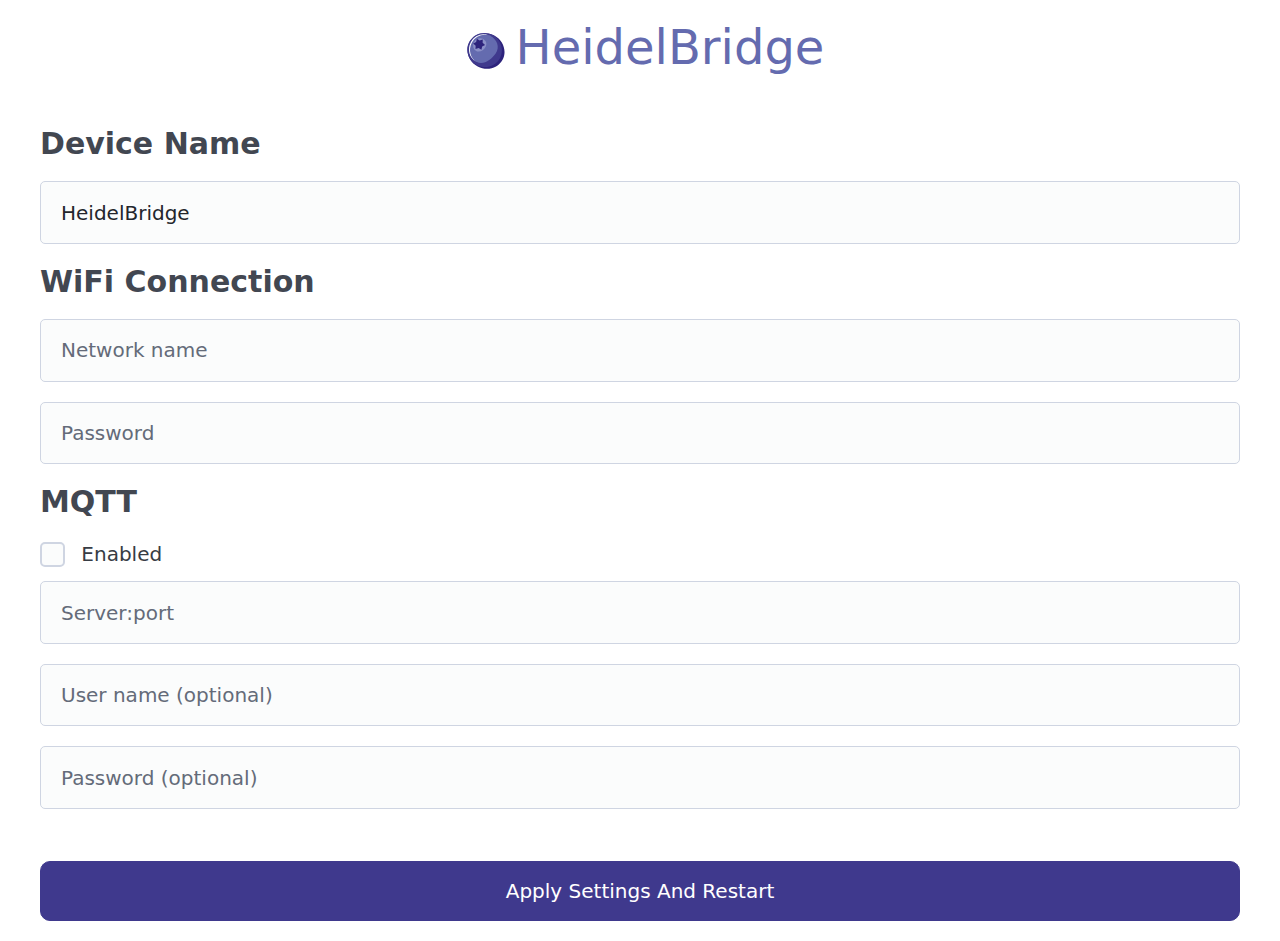
==== data/index.html @ 25bbe1cc "UI update" ====
<!doctype html>
<html lang="en">

<head>
    <meta charset="utf-8">
    <meta name="viewport" content="width=device-width, initial-scale=1">
    <meta name="color-scheme" content="light dark" />
    <link rel="stylesheet" href="css/pico.min.css">
    <link rel="stylesheet" href="css/pico.violet.min.css" />
    <link rel="stylesheet" href="css/heidelbridge.css" />
    <link rel="icon" type="image/png" sizes="32x32" href="img/favicon-32x32.png">
    <link rel="icon" type="image/png" sizes="16x16" href="img/favicon-16x16.png">
    <title>HeidelBridge</title>
</head>

<body>

    <div class="hb-banner">
        <img class="hb-banner-image" src="img/blueberry.svg" />
        <h1 class="hb-banner-headline">HeidelBridge</h1>
    </div>

    <main class="container">

        <h3>Device Name</h3>

        <input type="text" id="device-name" name="device-name" value="HeidelBridge" />


        <h3>WiFi Connection</h3>

        <input type="text" id="wifi-ssid" name="wifi-ssid" placeholder="Network name" />
        <input type="text" id="wifi-password" name="wifi-password" placeholder="Password" />


        <h3>MQTT</h3>

        <label for="mqtt-enabled" style="margin-bottom: 12px;">
            <input type="checkbox" id="mqtt-enabled" name="mqtt-enabled" />
            Enabled
        </label>

        <input type="text" id="mqtt-server" name="mqtt-server" placeholder="Server:port" />
        <input type="text" id="mqtt-user" name="mqtt-user" placeholder="User name (optional)" />
        <input type="text" id="mqtt-password" name="mqtt-password" placeholder="Password (optional)" />


        <button class="hb-block-button" onclick="writeSettings();">Apply Settings And Restart</button>

    </main>

    <script src="index.js"></script>
</body>

</html>
---- data/css/pico.min.css ----
@charset "UTF-8";/*!
 * Pico CSS ✨ v2.0.6 (https://picocss.com)
 * Copyright 2019-2024 - Licensed under MIT
 */:root{--pico-font-family-emoji:"Apple Color Emoji","Segoe UI Emoji","Segoe UI Symbol","Noto Color Emoji";--pico-font-family-sans-serif:system-ui,"Segoe UI",Roboto,Oxygen,Ubuntu,Cantarell,Helvetica,Arial,"Helvetica Neue",sans-serif,var(--pico-font-family-emoji);--pico-font-family-monospace:ui-monospace,SFMono-Regular,"SF Mono",Menlo,Consolas,"Liberation Mono",monospace,var(--pico-font-family-emoji);--pico-font-family:var(--pico-font-family-sans-serif);--pico-line-height:1.5;--pico-font-weight:400;--pico-font-size:100%;--pico-text-underline-offset:0.1rem;--pico-border-radius:0.25rem;--pico-border-width:0.0625rem;--pico-outline-width:0.125rem;--pico-transition:0.2s ease-in-out;--pico-spacing:1rem;--pico-typography-spacing-vertical:1rem;--pico-block-spacing-vertical:var(--pico-spacing);--pico-block-spacing-horizontal:var(--pico-spacing);--pico-grid-column-gap:var(--pico-spacing);--pico-grid-row-gap:var(--pico-spacing);--pico-form-element-spacing-vertical:0.75rem;--pico-form-element-spacing-horizontal:1rem;--pico-group-box-shadow:0 0 0 rgba(0, 0, 0, 0);--pico-group-box-shadow-focus-with-button:0 0 0 var(--pico-outline-width) var(--pico-primary-focus);--pico-group-box-shadow-focus-with-input:0 0 0 0.0625rem var(--pico-form-element-border-color);--pico-modal-overlay-backdrop-filter:blur(0.375rem);--pico-nav-element-spacing-vertical:1rem;--pico-nav-element-spacing-horizontal:0.5rem;--pico-nav-link-spacing-vertical:0.5rem;--pico-nav-link-spacing-horizontal:0.5rem;--pico-nav-breadcrumb-divider:">";--pico-icon-checkbox:url("data:image/svg+xml,%3Csvg xmlns='http://www.w3.org/2000/svg' width='24' height='24' viewBox='0 0 24 24' fill='none' stroke='rgb(255, 255, 255)' stroke-width='4' stroke-linecap='round' stroke-linejoin='round'%3E%3Cpolyline points='20 6 9 17 4 12'%3E%3C/polyline%3E%3C/svg%3E");--pico-icon-minus:url("data:image/svg+xml,%3Csvg xmlns='http://www.w3.org/2000/svg' width='24' height='24' viewBox='0 0 24 24' fill='none' stroke='rgb(255, 255, 255)' stroke-width='4' stroke-linecap='round' stroke-linejoin='round'%3E%3Cline x1='5' y1='12' x2='19' y2='12'%3E%3C/line%3E%3C/svg%3E");--pico-icon-chevron:url("data:image/svg+xml,%3Csvg xmlns='http://www.w3.org/2000/svg' width='24' height='24' viewBox='0 0 24 24' fill='none' stroke='rgb(136, 145, 164)' stroke-width='2' stroke-linecap='round' stroke-linejoin='round'%3E%3Cpolyline points='6 9 12 15 18 9'%3E%3C/polyline%3E%3C/svg%3E");--pico-icon-date:url("data:image/svg+xml,%3Csvg xmlns='http://www.w3.org/2000/svg' width='24' height='24' viewBox='0 0 24 24' fill='none' stroke='rgb(136, 145, 164)' stroke-width='2' stroke-linecap='round' stroke-linejoin='round'%3E%3Crect x='3' y='4' width='18' height='18' rx='2' ry='2'%3E%3C/rect%3E%3Cline x1='16' y1='2' x2='16' y2='6'%3E%3C/line%3E%3Cline x1='8' y1='2' x2='8' y2='6'%3E%3C/line%3E%3Cline x1='3' y1='10' x2='21' y2='10'%3E%3C/line%3E%3C/svg%3E");--pico-icon-time:url("data:image/svg+xml,%3Csvg xmlns='http://www.w3.org/2000/svg' width='24' height='24' viewBox='0 0 24 24' fill='none' stroke='rgb(136, 145, 164)' stroke-width='2' stroke-linecap='round' stroke-linejoin='round'%3E%3Ccircle cx='12' cy='12' r='10'%3E%3C/circle%3E%3Cpolyline points='12 6 12 12 16 14'%3E%3C/polyline%3E%3C/svg%3E");--pico-icon-search:url("data:image/svg+xml,%3Csvg xmlns='http://www.w3.org/2000/svg' width='24' height='24' viewBox='0 0 24 24' fill='none' stroke='rgb(136, 145, 164)' stroke-width='1.5' stroke-linecap='round' stroke-linejoin='round'%3E%3Ccircle cx='11' cy='11' r='8'%3E%3C/circle%3E%3Cline x1='21' y1='21' x2='16.65' y2='16.65'%3E%3C/line%3E%3C/svg%3E");--pico-icon-close:url("data:image/svg+xml,%3Csvg xmlns='http://www.w3.org/2000/svg' width='24' height='24' viewBox='0 0 24 24' fill='none' stroke='rgb(136, 145, 164)' stroke-width='3' stroke-linecap='round' stroke-linejoin='round'%3E%3Cline x1='18' y1='6' x2='6' y2='18'%3E%3C/line%3E%3Cline x1='6' y1='6' x2='18' y2='18'%3E%3C/line%3E%3C/svg%3E");--pico-icon-loading:url("data:image/svg+xml,%3Csvg fill='none' height='24' width='24' viewBox='0 0 24 24' xmlns='http://www.w3.org/2000/svg' %3E%3Cstyle%3E g %7B animation: rotate 2s linear infinite; transform-origin: center center; %7D circle %7B stroke-dasharray: 75,100; stroke-dashoffset: -5; animation: dash 1.5s ease-in-out infinite; stroke-linecap: round; %7D @keyframes rotate %7B 0%25 %7B transform: rotate(0deg); %7D 100%25 %7B transform: rotate(360deg); %7D %7D @keyframes dash %7B 0%25 %7B stroke-dasharray: 1,100; stroke-dashoffset: 0; %7D 50%25 %7B stroke-dasharray: 44.5,100; stroke-dashoffset: -17.5; %7D 100%25 %7B stroke-dasharray: 44.5,100; stroke-dashoffset: -62; %7D %7D %3C/style%3E%3Cg%3E%3Ccircle cx='12' cy='12' r='10' fill='none' stroke='rgb(136, 145, 164)' stroke-width='4' /%3E%3C/g%3E%3C/svg%3E")}@media (min-width:576px){:root{--pico-font-size:106.25%}}@media (min-width:768px){:root{--pico-font-size:112.5%}}@media (min-width:1024px){:root{--pico-font-size:118.75%}}@media (min-width:1280px){:root{--pico-font-size:125%}}@media (min-width:1536px){:root{--pico-font-size:131.25%}}a{--pico-text-decoration:underline}a.contrast,a.secondary{--pico-text-decoration:underline}small{--pico-font-size:0.875em}h1,h2,h3,h4,h5,h6{--pico-font-weight:700}h1{--pico-font-size:2rem;--pico-line-height:1.125;--pico-typography-spacing-top:3rem}h2{--pico-font-size:1.75rem;--pico-line-height:1.15;--pico-typography-spacing-top:2.625rem}h3{--pico-font-size:1.5rem;--pico-line-height:1.175;--pico-typography-spacing-top:2.25rem}h4{--pico-font-size:1.25rem;--pico-line-height:1.2;--pico-typography-spacing-top:1.874rem}h5{--pico-font-size:1.125rem;--pico-line-height:1.225;--pico-typography-spacing-top:1.6875rem}h6{--pico-font-size:1rem;--pico-line-height:1.25;--pico-typography-spacing-top:1.5rem}tfoot td,tfoot th,thead td,thead th{--pico-font-weight:600;--pico-border-width:0.1875rem}code,kbd,pre,samp{--pico-font-family:var(--pico-font-family-monospace)}kbd{--pico-font-weight:bolder}:where(select,textarea),input:not([type=submit],[type=button],[type=reset],[type=checkbox],[type=radio],[type=file]){--pico-outline-width:0.0625rem}[type=search]{--pico-border-radius:5rem}[type=checkbox],[type=radio]{--pico-border-width:0.125rem}[type=checkbox][role=switch]{--pico-border-width:0.1875rem}details.dropdown summary:not([role=button]){--pico-outline-width:0.0625rem}nav details.dropdown summary:focus-visible{--pico-outline-width:0.125rem}[role=search]{--pico-border-radius:5rem}[role=group]:has(button.secondary:focus,[type=submit].secondary:focus,[type=button].secondary:focus,[role=button].secondary:focus),[role=search]:has(button.secondary:focus,[type=submit].secondary:focus,[type=button].secondary:focus,[role=button].secondary:focus){--pico-group-box-shadow-focus-with-button:0 0 0 var(--pico-outline-width) var(--pico-secondary-focus)}[role=group]:has(button.contrast:focus,[type=submit].contrast:focus,[type=button].contrast:focus,[role=button].contrast:focus),[role=search]:has(button.contrast:focus,[type=submit].contrast:focus,[type=button].contrast:focus,[role=button].contrast:focus){--pico-group-box-shadow-focus-with-button:0 0 0 var(--pico-outline-width) var(--pico-contrast-focus)}[role=group] [role=button],[role=group] [type=button],[role=group] [type=submit],[role=group] button,[role=search] [role=button],[role=search] [type=button],[role=search] [type=submit],[role=search] button{--pico-form-element-spacing-horizontal:2rem}details summary[role=button]:not(.outline)::after{filter:brightness(0) invert(1)}[aria-busy=true]:not(input,select,textarea):is(button,[type=submit],[type=button],[type=reset],[role=button]):not(.outline)::before{filter:brightness(0) invert(1)}:root:not([data-theme=dark]),[data-theme=light]{--pico-background-color:#fff;--pico-color:#373c44;--pico-text-selection-color:rgba(2, 154, 232, 0.25);--pico-muted-color:#646b79;--pico-muted-border-color:#e7eaf0;--pico-primary:#0172ad;--pico-primary-background:#0172ad;--pico-primary-border:var(--pico-primary-background);--pico-primary-underline:rgba(1, 114, 173, 0.5);--pico-primary-hover:#015887;--pico-primary-hover-background:#02659a;--pico-primary-hover-border:var(--pico-primary-hover-background);--pico-primary-hover-underline:var(--pico-primary-hover);--pico-primary-focus:rgba(2, 154, 232, 0.5);--pico-primary-inverse:#fff;--pico-secondary:#5d6b89;--pico-secondary-background:#525f7a;--pico-secondary-border:var(--pico-secondary-background);--pico-secondary-underline:rgba(93, 107, 137, 0.5);--pico-secondary-hover:#48536b;--pico-secondary-hover-background:#48536b;--pico-secondary-hover-border:var(--pico-secondary-hover-background);--pico-secondary-hover-underline:var(--pico-secondary-hover);--pico-secondary-focus:rgba(93, 107, 137, 0.25);--pico-secondary-inverse:#fff;--pico-contrast:#181c25;--pico-contrast-background:#181c25;--pico-contrast-border:var(--pico-contrast-background);--pico-contrast-underline:rgba(24, 28, 37, 0.5);--pico-contrast-hover:#000;--pico-contrast-hover-background:#000;--pico-contrast-hover-border:var(--pico-contrast-hover-background);--pico-contrast-hover-underline:var(--pico-secondary-hover);--pico-contrast-focus:rgba(93, 107, 137, 0.25);--pico-contrast-inverse:#fff;--pico-box-shadow:0.0145rem 0.029rem 0.174rem rgba(129, 145, 181, 0.01698),0.0335rem 0.067rem 0.402rem rgba(129, 145, 181, 0.024),0.0625rem 0.125rem 0.75rem rgba(129, 145, 181, 0.03),0.1125rem 0.225rem 1.35rem rgba(129, 145, 181, 0.036),0.2085rem 0.417rem 2.502rem rgba(129, 145, 181, 0.04302),0.5rem 1rem 6rem rgba(129, 145, 181, 0.06),0 0 0 0.0625rem rgba(129, 145, 181, 0.015);--pico-h1-color:#2d3138;--pico-h2-color:#373c44;--pico-h3-color:#424751;--pico-h4-color:#4d535e;--pico-h5-color:#5c6370;--pico-h6-color:#646b79;--pico-mark-background-color:#fde7c0;--pico-mark-color:#0f1114;--pico-ins-color:#1d6a54;--pico-del-color:#883935;--pico-blockquote-border-color:var(--pico-muted-border-color);--pico-blockquote-footer-color:var(--pico-muted-color);--pico-button-box-shadow:0 0 0 rgba(0, 0, 0, 0);--pico-button-hover-box-shadow:0 0 0 rgba(0, 0, 0, 0);--pico-table-border-color:var(--pico-muted-border-color);--pico-table-row-stripped-background-color:rgba(111, 120, 135, 0.0375);--pico-code-background-color:#f3f5f7;--pico-code-color:#646b79;--pico-code-kbd-background-color:var(--pico-color);--pico-code-kbd-color:var(--pico-background-color);--pico-form-element-background-color:#fbfcfc;--pico-form-element-selected-background-color:#dfe3eb;--pico-form-element-border-color:#cfd5e2;--pico-form-element-color:#23262c;--pico-form-element-placeholder-color:var(--pico-muted-color);--pico-form-element-active-background-color:#fff;--pico-form-element-active-border-color:var(--pico-primary-border);--pico-form-element-focus-color:var(--pico-primary-border);--pico-form-element-disabled-opacity:0.5;--pico-form-element-invalid-border-color:#b86a6b;--pico-form-element-invalid-active-border-color:#c84f48;--pico-form-element-invalid-focus-color:var(--pico-form-element-invalid-active-border-color);--pico-form-element-valid-border-color:#4c9b8a;--pico-form-element-valid-active-border-color:#279977;--pico-form-element-valid-focus-color:var(--pico-form-element-valid-active-border-color);--pico-switch-background-color:#bfc7d9;--pico-switch-checked-background-color:var(--pico-primary-background);--pico-switch-color:#fff;--pico-switch-thumb-box-shadow:0 0 0 rgba(0, 0, 0, 0);--pico-range-border-color:#dfe3eb;--pico-range-active-border-color:#bfc7d9;--pico-range-thumb-border-color:var(--pico-background-color);--pico-range-thumb-color:var(--pico-secondary-background);--pico-range-thumb-active-color:var(--pico-primary-background);--pico-accordion-border-color:var(--pico-muted-border-color);--pico-accordion-active-summary-color:var(--pico-primary-hover);--pico-accordion-close-summary-color:var(--pico-color);--pico-accordion-open-summary-color:var(--pico-muted-color);--pico-card-background-color:var(--pico-background-color);--pico-card-border-color:var(--pico-muted-border-color);--pico-card-box-shadow:var(--pico-box-shadow);--pico-card-sectioning-background-color:#fbfcfc;--pico-dropdown-background-color:#fff;--pico-dropdown-border-color:#eff1f4;--pico-dropdown-box-shadow:var(--pico-box-shadow);--pico-dropdown-color:var(--pico-color);--pico-dropdown-hover-background-color:#eff1f4;--pico-loading-spinner-opacity:0.5;--pico-modal-overlay-background-color:rgba(232, 234, 237, 0.75);--pico-progress-background-color:#dfe3eb;--pico-progress-color:var(--pico-primary-background);--pico-tooltip-background-color:var(--pico-contrast-background);--pico-tooltip-color:var(--pico-contrast-inverse);--pico-icon-valid:url("data:image/svg+xml,%3Csvg xmlns='http://www.w3.org/2000/svg' width='24' height='24' viewBox='0 0 24 24' fill='none' stroke='rgb(76, 155, 138)' stroke-width='2' stroke-linecap='round' stroke-linejoin='round'%3E%3Cpolyline points='20 6 9 17 4 12'%3E%3C/polyline%3E%3C/svg%3E");--pico-icon-invalid:url("data:image/svg+xml,%3Csvg xmlns='http://www.w3.org/2000/svg' width='24' height='24' viewBox='0 0 24 24' fill='none' stroke='rgb(200, 79, 72)' stroke-width='2' stroke-linecap='round' stroke-linejoin='round'%3E%3Ccircle cx='12' cy='12' r='10'%3E%3C/circle%3E%3Cline x1='12' y1='8' x2='12' y2='12'%3E%3C/line%3E%3Cline x1='12' y1='16' x2='12.01' y2='16'%3E%3C/line%3E%3C/svg%3E");color-scheme:light}:root:not([data-theme=dark]) input:is([type=submit],[type=button],[type=reset],[type=checkbox],[type=radio],[type=file]),[data-theme=light] input:is([type=submit],[type=button],[type=reset],[type=checkbox],[type=radio],[type=file]){--pico-form-element-focus-color:var(--pico-primary-focus)}@media only screen and (prefers-color-scheme:dark){:root:not([data-theme]){--pico-background-color:#13171f;--pico-color:#c2c7d0;--pico-text-selection-color:rgba(1, 170, 255, 0.1875);--pico-muted-color:#7b8495;--pico-muted-border-color:#202632;--pico-primary:#01aaff;--pico-primary-background:#0172ad;--pico-primary-border:var(--pico-primary-background);--pico-primary-underline:rgba(1, 170, 255, 0.5);--pico-primary-hover:#79c0ff;--pico-primary-hover-background:#017fc0;--pico-primary-hover-border:var(--pico-primary-hover-background);--pico-primary-hover-underline:var(--pico-primary-hover);--pico-primary-focus:rgba(1, 170, 255, 0.375);--pico-primary-inverse:#fff;--pico-secondary:#969eaf;--pico-secondary-background:#525f7a;--pico-secondary-border:var(--pico-secondary-background);--pico-secondary-underline:rgba(150, 158, 175, 0.5);--pico-secondary-hover:#b3b9c5;--pico-secondary-hover-background:#5d6b89;--pico-secondary-hover-border:var(--pico-secondary-hover-background);--pico-secondary-hover-underline:var(--pico-secondary-hover);--pico-secondary-focus:rgba(144, 158, 190, 0.25);--pico-secondary-inverse:#fff;--pico-contrast:#dfe3eb;--pico-contrast-background:#eff1f4;--pico-contrast-border:var(--pico-contrast-background);--pico-contrast-underline:rgba(223, 227, 235, 0.5);--pico-contrast-hover:#fff;--pico-contrast-hover-background:#fff;--pico-contrast-hover-border:var(--pico-contrast-hover-background);--pico-contrast-hover-underline:var(--pico-contrast-hover);--pico-contrast-focus:rgba(207, 213, 226, 0.25);--pico-contrast-inverse:#000;--pico-box-shadow:0.0145rem 0.029rem 0.174rem rgba(7, 9, 12, 0.01698),0.0335rem 0.067rem 0.402rem rgba(7, 9, 12, 0.024),0.0625rem 0.125rem 0.75rem rgba(7, 9, 12, 0.03),0.1125rem 0.225rem 1.35rem rgba(7, 9, 12, 0.036),0.2085rem 0.417rem 2.502rem rgba(7, 9, 12, 0.04302),0.5rem 1rem 6rem rgba(7, 9, 12, 0.06),0 0 0 0.0625rem rgba(7, 9, 12, 0.015);--pico-h1-color:#f0f1f3;--pico-h2-color:#e0e3e7;--pico-h3-color:#c2c7d0;--pico-h4-color:#b3b9c5;--pico-h5-color:#a4acba;--pico-h6-color:#8891a4;--pico-mark-background-color:#014063;--pico-mark-color:#fff;--pico-ins-color:#62af9a;--pico-del-color:#ce7e7b;--pico-blockquote-border-color:var(--pico-muted-border-color);--pico-blockquote-footer-color:var(--pico-muted-color);--pico-button-box-shadow:0 0 0 rgba(0, 0, 0, 0);--pico-button-hover-box-shadow:0 0 0 rgba(0, 0, 0, 0);--pico-table-border-color:var(--pico-muted-border-color);--pico-table-row-stripped-background-color:rgba(111, 120, 135, 0.0375);--pico-code-background-color:#1a1f28;--pico-code-color:#8891a4;--pico-code-kbd-background-color:var(--pico-color);--pico-code-kbd-color:var(--pico-background-color);--pico-form-element-background-color:#1c212c;--pico-form-element-selected-background-color:#2a3140;--pico-form-element-border-color:#2a3140;--pico-form-element-color:#e0e3e7;--pico-form-element-placeholder-color:#8891a4;--pico-form-element-active-background-color:#1a1f28;--pico-form-element-active-border-color:var(--pico-primary-border);--pico-form-element-focus-color:var(--pico-primary-border);--pico-form-element-disabled-opacity:0.5;--pico-form-element-invalid-border-color:#964a50;--pico-form-element-invalid-active-border-color:#b7403b;--pico-form-element-invalid-focus-color:var(--pico-form-element-invalid-active-border-color);--pico-form-element-valid-border-color:#2a7b6f;--pico-form-element-valid-active-border-color:#16896a;--pico-form-element-valid-focus-color:var(--pico-form-element-valid-active-border-color);--pico-switch-background-color:#333c4e;--pico-switch-checked-background-color:var(--pico-primary-background);--pico-switch-color:#fff;--pico-switch-thumb-box-shadow:0 0 0 rgba(0, 0, 0, 0);--pico-range-border-color:#202632;--pico-range-active-border-color:#2a3140;--pico-range-thumb-border-color:var(--pico-background-color);--pico-range-thumb-color:var(--pico-secondary-background);--pico-range-thumb-active-color:var(--pico-primary-background);--pico-accordion-border-color:var(--pico-muted-border-color);--pico-accordion-active-summary-color:var(--pico-primary-hover);--pico-accordion-close-summary-color:var(--pico-color);--pico-accordion-open-summary-color:var(--pico-muted-color);--pico-card-background-color:#181c25;--pico-card-border-color:var(--pico-card-background-color);--pico-card-box-shadow:var(--pico-box-shadow);--pico-card-sectioning-background-color:#1a1f28;--pico-dropdown-background-color:#181c25;--pico-dropdown-border-color:#202632;--pico-dropdown-box-shadow:var(--pico-box-shadow);--pico-dropdown-color:var(--pico-color);--pico-dropdown-hover-background-color:#202632;--pico-loading-spinner-opacity:0.5;--pico-modal-overlay-background-color:rgba(8, 9, 10, 0.75);--pico-progress-background-color:#202632;--pico-progress-color:var(--pico-primary-background);--pico-tooltip-background-color:var(--pico-contrast-background);--pico-tooltip-color:var(--pico-contrast-inverse);--pico-icon-valid:url("data:image/svg+xml,%3Csvg xmlns='http://www.w3.org/2000/svg' width='24' height='24' viewBox='0 0 24 24' fill='none' stroke='rgb(42, 123, 111)' stroke-width='2' stroke-linecap='round' stroke-linejoin='round'%3E%3Cpolyline points='20 6 9 17 4 12'%3E%3C/polyline%3E%3C/svg%3E");--pico-icon-invalid:url("data:image/svg+xml,%3Csvg xmlns='http://www.w3.org/2000/svg' width='24' height='24' viewBox='0 0 24 24' fill='none' stroke='rgb(150, 74, 80)' stroke-width='2' stroke-linecap='round' stroke-linejoin='round'%3E%3Ccircle cx='12' cy='12' r='10'%3E%3C/circle%3E%3Cline x1='12' y1='8' x2='12' y2='12'%3E%3C/line%3E%3Cline x1='12' y1='16' x2='12.01' y2='16'%3E%3C/line%3E%3C/svg%3E");color-scheme:dark}:root:not([data-theme]) input:is([type=submit],[type=button],[type=reset],[type=checkbox],[type=radio],[type=file]){--pico-form-element-focus-color:var(--pico-primary-focus)}:root:not([data-theme]) details summary[role=button].contrast:not(.outline)::after{filter:brightness(0)}:root:not([data-theme]) [aria-busy=true]:not(input,select,textarea).contrast:is(button,[type=submit],[type=button],[type=reset],[role=button]):not(.outline)::before{filter:brightness(0)}}[data-theme=dark]{--pico-background-color:#13171f;--pico-color:#c2c7d0;--pico-text-selection-color:rgba(1, 170, 255, 0.1875);--pico-muted-color:#7b8495;--pico-muted-border-color:#202632;--pico-primary:#01aaff;--pico-primary-background:#0172ad;--pico-primary-border:var(--pico-primary-background);--pico-primary-underline:rgba(1, 170, 255, 0.5);--pico-primary-hover:#79c0ff;--pico-primary-hover-background:#017fc0;--pico-primary-hover-border:var(--pico-primary-hover-background);--pico-primary-hover-underline:var(--pico-primary-hover);--pico-primary-focus:rgba(1, 170, 255, 0.375);--pico-primary-inverse:#fff;--pico-secondary:#969eaf;--pico-secondary-background:#525f7a;--pico-secondary-border:var(--pico-secondary-background);--pico-secondary-underline:rgba(150, 158, 175, 0.5);--pico-secondary-hover:#b3b9c5;--pico-secondary-hover-background:#5d6b89;--pico-secondary-hover-border:var(--pico-secondary-hover-background);--pico-secondary-hover-underline:var(--pico-secondary-hover);--pico-secondary-focus:rgba(144, 158, 190, 0.25);--pico-secondary-inverse:#fff;--pico-contrast:#dfe3eb;--pico-contrast-background:#eff1f4;--pico-contrast-border:var(--pico-contrast-background);--pico-contrast-underline:rgba(223, 227, 235, 0.5);--pico-contrast-hover:#fff;--pico-contrast-hover-background:#fff;--pico-contrast-hover-border:var(--pico-contrast-hover-background);--pico-contrast-hover-underline:var(--pico-contrast-hover);--pico-contrast-focus:rgba(207, 213, 226, 0.25);--pico-contrast-inverse:#000;--pico-box-shadow:0.0145rem 0.029rem 0.174rem rgba(7, 9, 12, 0.01698),0.0335rem 0.067rem 0.402rem rgba(7, 9, 12, 0.024),0.0625rem 0.125rem 0.75rem rgba(7, 9, 12, 0.03),0.1125rem 0.225rem 1.35rem rgba(7, 9, 12, 0.036),0.2085rem 0.417rem 2.502rem rgba(7, 9, 12, 0.04302),0.5rem 1rem 6rem rgba(7, 9, 12, 0.06),0 0 0 0.0625rem rgba(7, 9, 12, 0.015);--pico-h1-color:#f0f1f3;--pico-h2-color:#e0e3e7;--pico-h3-color:#c2c7d0;--pico-h4-color:#b3b9c5;--pico-h5-color:#a4acba;--pico-h6-color:#8891a4;--pico-mark-background-color:#014063;--pico-mark-color:#fff;--pico-ins-color:#62af9a;--pico-del-color:#ce7e7b;--pico-blockquote-border-color:var(--pico-muted-border-color);--pico-blockquote-footer-color:var(--pico-muted-color);--pico-button-box-shadow:0 0 0 rgba(0, 0, 0, 0);--pico-button-hover-box-shadow:0 0 0 rgba(0, 0, 0, 0);--pico-table-border-color:var(--pico-muted-border-color);--pico-table-row-stripped-background-color:rgba(111, 120, 135, 0.0375);--pico-code-background-color:#1a1f28;--pico-code-color:#8891a4;--pico-code-kbd-background-color:var(--pico-color);--pico-code-kbd-color:var(--pico-background-color);--pico-form-element-background-color:#1c212c;--pico-form-element-selected-background-color:#2a3140;--pico-form-element-border-color:#2a3140;--pico-form-element-color:#e0e3e7;--pico-form-element-placeholder-color:#8891a4;--pico-form-element-active-background-color:#1a1f28;--pico-form-element-active-border-color:var(--pico-primary-border);--pico-form-element-focus-color:var(--pico-primary-border);--pico-form-element-disabled-opacity:0.5;--pico-form-element-invalid-border-color:#964a50;--pico-form-element-invalid-active-border-color:#b7403b;--pico-form-element-invalid-focus-color:var(--pico-form-element-invalid-active-border-color);--pico-form-element-valid-border-color:#2a7b6f;--pico-form-element-valid-active-border-color:#16896a;--pico-form-element-valid-focus-color:var(--pico-form-element-valid-active-border-color);--pico-switch-background-color:#333c4e;--pico-switch-checked-background-color:var(--pico-primary-background);--pico-switch-color:#fff;--pico-switch-thumb-box-shadow:0 0 0 rgba(0, 0, 0, 0);--pico-range-border-color:#202632;--pico-range-active-border-color:#2a3140;--pico-range-thumb-border-color:var(--pico-background-color);--pico-range-thumb-color:var(--pico-secondary-background);--pico-range-thumb-active-color:var(--pico-primary-background);--pico-accordion-border-color:var(--pico-muted-border-color);--pico-accordion-active-summary-color:var(--pico-primary-hover);--pico-accordion-close-summary-color:var(--pico-color);--pico-accordion-open-summary-color:var(--pico-muted-color);--pico-card-background-color:#181c25;--pico-card-border-color:var(--pico-card-background-color);--pico-card-box-shadow:var(--pico-box-shadow);--pico-card-sectioning-background-color:#1a1f28;--pico-dropdown-background-color:#181c25;--pico-dropdown-border-color:#202632;--pico-dropdown-box-shadow:var(--pico-box-shadow);--pico-dropdown-color:var(--pico-color);--pico-dropdown-hover-background-color:#202632;--pico-loading-spinner-opacity:0.5;--pico-modal-overlay-background-color:rgba(8, 9, 10, 0.75);--pico-progress-background-color:#202632;--pico-progress-color:var(--pico-primary-background);--pico-tooltip-background-color:var(--pico-contrast-background);--pico-tooltip-color:var(--pico-contrast-inverse);--pico-icon-valid:url("data:image/svg+xml,%3Csvg xmlns='http://www.w3.org/2000/svg' width='24' height='24' viewBox='0 0 24 24' fill='none' stroke='rgb(42, 123, 111)' stroke-width='2' stroke-linecap='round' stroke-linejoin='round'%3E%3Cpolyline points='20 6 9 17 4 12'%3E%3C/polyline%3E%3C/svg%3E");--pico-icon-invalid:url("data:image/svg+xml,%3Csvg xmlns='http://www.w3.org/2000/svg' width='24' height='24' viewBox='0 0 24 24' fill='none' stroke='rgb(150, 74, 80)' stroke-width='2' stroke-linecap='round' stroke-linejoin='round'%3E%3Ccircle cx='12' cy='12' r='10'%3E%3C/circle%3E%3Cline x1='12' y1='8' x2='12' y2='12'%3E%3C/line%3E%3Cline x1='12' y1='16' x2='12.01' y2='16'%3E%3C/line%3E%3C/svg%3E");color-scheme:dark}[data-theme=dark] input:is([type=submit],[type=button],[type=reset],[type=checkbox],[type=radio],[type=file]){--pico-form-element-focus-color:var(--pico-primary-focus)}[data-theme=dark] details summary[role=button].contrast:not(.outline)::after{filter:brightness(0)}[data-theme=dark] [aria-busy=true]:not(input,select,textarea).contrast:is(button,[type=submit],[type=button],[type=reset],[role=button]):not(.outline)::before{filter:brightness(0)}[type=checkbox],[type=radio],[type=range],progress{accent-color:var(--pico-primary)}*,::after,::before{box-sizing:border-box;background-repeat:no-repeat}::after,::before{text-decoration:inherit;vertical-align:inherit}:where(:root){-webkit-tap-highlight-color:transparent;-webkit-text-size-adjust:100%;-moz-text-size-adjust:100%;text-size-adjust:100%;background-color:var(--pico-background-color);color:var(--pico-color);font-weight:var(--pico-font-weight);font-size:var(--pico-font-size);line-height:var(--pico-line-height);font-family:var(--pico-font-family);text-underline-offset:var(--pico-text-underline-offset);text-rendering:optimizeLegibility;overflow-wrap:break-word;-moz-tab-size:4;-o-tab-size:4;tab-size:4}body{width:100%;margin:0}main{display:block}body>footer,body>header,body>main{padding-block:var(--pico-block-spacing-vertical)}section{margin-bottom:var(--pico-block-spacing-vertical)}.container,.container-fluid{width:100%;margin-right:auto;margin-left:auto;padding-right:var(--pico-spacing);padding-left:var(--pico-spacing)}@media (min-width:576px){.container{max-width:510px;padding-right:0;padding-left:0}}@media (min-width:768px){.container{max-width:700px}}@media (min-width:1024px){.container{max-width:950px}}@media (min-width:1280px){.container{max-width:1200px}}@media (min-width:1536px){.container{max-width:1450px}}.grid{grid-column-gap:var(--pico-grid-column-gap);grid-row-gap:var(--pico-grid-row-gap);display:grid;grid-template-columns:1fr}@media (min-width:768px){.grid{grid-template-columns:repeat(auto-fit,minmax(0%,1fr))}}.grid>*{min-width:0}.overflow-auto{overflow:auto}b,strong{font-weight:bolder}sub,sup{position:relative;font-size:.75em;line-height:0;vertical-align:baseline}sub{bottom:-.25em}sup{top:-.5em}address,blockquote,dl,ol,p,pre,table,ul{margin-top:0;margin-bottom:var(--pico-typography-spacing-vertical);color:var(--pico-color);font-style:normal;font-weight:var(--pico-font-weight)}h1,h2,h3,h4,h5,h6{margin-top:0;margin-bottom:var(--pico-typography-spacing-vertical);color:var(--pico-color);font-weight:var(--pico-font-weight);font-size:var(--pico-font-size);line-height:var(--pico-line-height);font-family:var(--pico-font-family)}h1{--pico-color:var(--pico-h1-color)}h2{--pico-color:var(--pico-h2-color)}h3{--pico-color:var(--pico-h3-color)}h4{--pico-color:var(--pico-h4-color)}h5{--pico-color:var(--pico-h5-color)}h6{--pico-color:var(--pico-h6-color)}:where(article,address,blockquote,dl,figure,form,ol,p,pre,table,ul)~:is(h1,h2,h3,h4,h5,h6){margin-top:var(--pico-typography-spacing-top)}p{margin-bottom:var(--pico-typography-spacing-vertical)}hgroup{margin-bottom:var(--pico-typography-spacing-vertical)}hgroup>*{margin-top:0;margin-bottom:0}hgroup>:not(:first-child):last-child{--pico-color:var(--pico-muted-color);--pico-font-weight:unset;font-size:1rem}:where(ol,ul) li{margin-bottom:calc(var(--pico-typography-spacing-vertical) * .25)}:where(dl,ol,ul) :where(dl,ol,ul){margin:0;margin-top:calc(var(--pico-typography-spacing-vertical) * .25)}ul li{list-style:square}mark{padding:.125rem .25rem;background-color:var(--pico-mark-background-color);color:var(--pico-mark-color);vertical-align:baseline}blockquote{display:block;margin:var(--pico-typography-spacing-vertical) 0;padding:var(--pico-spacing);border-right:none;border-left:.25rem solid var(--pico-blockquote-border-color);border-inline-start:0.25rem solid var(--pico-blockquote-border-color);border-inline-end:none}blockquote footer{margin-top:calc(var(--pico-typography-spacing-vertical) * .5);color:var(--pico-blockquote-footer-color)}abbr[title]{border-bottom:1px dotted;text-decoration:none;cursor:help}ins{color:var(--pico-ins-color);text-decoration:none}del{color:var(--pico-del-color)}::-moz-selection{background-color:var(--pico-text-selection-color)}::selection{background-color:var(--pico-text-selection-color)}:where(a:not([role=button])),[role=link]{--pico-color:var(--pico-primary);--pico-background-color:transparent;--pico-underline:var(--pico-primary-underline);outline:0;background-color:var(--pico-background-color);color:var(--pico-color);-webkit-text-decoration:var(--pico-text-decoration);text-decoration:var(--pico-text-decoration);text-decoration-color:var(--pico-underline);text-underline-offset:0.125em;transition:background-color var(--pico-transition),color var(--pico-transition),box-shadow var(--pico-transition),-webkit-text-decoration var(--pico-transition);transition:background-color var(--pico-transition),color var(--pico-transition),text-decoration var(--pico-transition),box-shadow var(--pico-transition);transition:background-color var(--pico-transition),color var(--pico-transition),text-decoration var(--pico-transition),box-shadow var(--pico-transition),-webkit-text-decoration var(--pico-transition)}:where(a:not([role=button])):is([aria-current]:not([aria-current=false]),:hover,:active,:focus),[role=link]:is([aria-current]:not([aria-current=false]),:hover,:active,:focus){--pico-color:var(--pico-primary-hover);--pico-underline:var(--pico-primary-hover-underline);--pico-text-decoration:underline}:where(a:not([role=button])):focus-visible,[role=link]:focus-visible{box-shadow:0 0 0 var(--pico-outline-width) var(--pico-primary-focus)}:where(a:not([role=button])).secondary,[role=link].secondary{--pico-color:var(--pico-secondary);--pico-underline:var(--pico-secondary-underline)}:where(a:not([role=button])).secondary:is([aria-current]:not([aria-current=false]),:hover,:active,:focus),[role=link].secondary:is([aria-current]:not([aria-current=false]),:hover,:active,:focus){--pico-color:var(--pico-secondary-hover);--pico-underline:var(--pico-secondary-hover-underline)}:where(a:not([role=button])).contrast,[role=link].contrast{--pico-color:var(--pico-contrast);--pico-underline:var(--pico-contrast-underline)}:where(a:not([role=button])).contrast:is([aria-current]:not([aria-current=false]),:hover,:active,:focus),[role=link].contrast:is([aria-current]:not([aria-current=false]),:hover,:active,:focus){--pico-color:var(--pico-contrast-hover);--pico-underline:var(--pico-contrast-hover-underline)}a[role=button]{display:inline-block}button{margin:0;overflow:visible;font-family:inherit;text-transform:none}[type=button],[type=reset],[type=submit],button{-webkit-appearance:button}[role=button],[type=button],[type=file]::file-selector-button,[type=reset],[type=submit],button{--pico-background-color:var(--pico-primary-background);--pico-border-color:var(--pico-primary-border);--pico-color:var(--pico-primary-inverse);--pico-box-shadow:var(--pico-button-box-shadow, 0 0 0 rgba(0, 0, 0, 0));padding:var(--pico-form-element-spacing-vertical) var(--pico-form-element-spacing-horizontal);border:var(--pico-border-width) solid var(--pico-border-color);border-radius:var(--pico-border-radius);outline:0;background-color:var(--pico-background-color);box-shadow:var(--pico-box-shadow);color:var(--pico-color);font-weight:var(--pico-font-weight);font-size:1rem;line-height:var(--pico-line-height);text-align:center;text-decoration:none;cursor:pointer;-webkit-user-select:none;-moz-user-select:none;user-select:none;transition:background-color var(--pico-transition),border-color var(--pico-transition),color var(--pico-transition),box-shadow var(--pico-transition)}[role=button]:is(:hover,:active,:focus),[role=button]:is([aria-current]:not([aria-current=false])),[type=button]:is(:hover,:active,:focus),[type=button]:is([aria-current]:not([aria-current=false])),[type=file]::file-selector-button:is(:hover,:active,:focus),[type=file]::file-selector-button:is([aria-current]:not([aria-current=false])),[type=reset]:is(:hover,:active,:focus),[type=reset]:is([aria-current]:not([aria-current=false])),[type=submit]:is(:hover,:active,:focus),[type=submit]:is([aria-current]:not([aria-current=false])),button:is(:hover,:active,:focus),button:is([aria-current]:not([aria-current=false])){--pico-background-color:var(--pico-primary-hover-background);--pico-border-color:var(--pico-primary-hover-border);--pico-box-shadow:var(--pico-button-hover-box-shadow, 0 0 0 rgba(0, 0, 0, 0));--pico-color:var(--pico-primary-inverse)}[role=button]:focus,[role=button]:is([aria-current]:not([aria-current=false])):focus,[type=button]:focus,[type=button]:is([aria-current]:not([aria-current=false])):focus,[type=file]::file-selector-button:focus,[type=file]::file-selector-button:is([aria-current]:not([aria-current=false])):focus,[type=reset]:focus,[type=reset]:is([aria-current]:not([aria-current=false])):focus,[type=submit]:focus,[type=submit]:is([aria-current]:not([aria-current=false])):focus,button:focus,button:is([aria-current]:not([aria-current=false])):focus{--pico-box-shadow:var(--pico-button-hover-box-shadow, 0 0 0 rgba(0, 0, 0, 0)),0 0 0 var(--pico-outline-width) var(--pico-primary-focus)}[type=button],[type=reset],[type=submit]{margin-bottom:var(--pico-spacing)}:is(button,[type=submit],[type=button],[role=button]).secondary,[type=file]::file-selector-button,[type=reset]{--pico-background-color:var(--pico-secondary-background);--pico-border-color:var(--pico-secondary-border);--pico-color:var(--pico-secondary-inverse);cursor:pointer}:is(button,[type=submit],[type=button],[role=button]).secondary:is([aria-current]:not([aria-current=false]),:hover,:active,:focus),[type=file]::file-selector-button:is([aria-current]:not([aria-current=false]),:hover,:active,:focus),[type=reset]:is([aria-current]:not([aria-current=false]),:hover,:active,:focus){--pico-background-color:var(--pico-secondary-hover-background);--pico-border-color:var(--pico-secondary-hover-border);--pico-color:var(--pico-secondary-inverse)}:is(button,[type=submit],[type=button],[role=button]).secondary:focus,:is(button,[type=submit],[type=button],[role=button]).secondary:is([aria-current]:not([aria-current=false])):focus,[type=file]::file-selector-button:focus,[type=file]::file-selector-button:is([aria-current]:not([aria-current=false])):focus,[type=reset]:focus,[type=reset]:is([aria-current]:not([aria-current=false])):focus{--pico-box-shadow:var(--pico-button-hover-box-shadow, 0 0 0 rgba(0, 0, 0, 0)),0 0 0 var(--pico-outline-width) var(--pico-secondary-focus)}:is(button,[type=submit],[type=button],[role=button]).contrast{--pico-background-color:var(--pico-contrast-background);--pico-border-color:var(--pico-contrast-border);--pico-color:var(--pico-contrast-inverse)}:is(button,[type=submit],[type=button],[role=button]).contrast:is([aria-current]:not([aria-current=false]),:hover,:active,:focus){--pico-background-color:var(--pico-contrast-hover-background);--pico-border-color:var(--pico-contrast-hover-border);--pico-color:var(--pico-contrast-inverse)}:is(button,[type=submit],[type=button],[role=button]).contrast:focus,:is(button,[type=submit],[type=button],[role=button]).contrast:is([aria-current]:not([aria-current=false])):focus{--pico-box-shadow:var(--pico-button-hover-box-shadow, 0 0 0 rgba(0, 0, 0, 0)),0 0 0 var(--pico-outline-width) var(--pico-contrast-focus)}:is(button,[type=submit],[type=button],[role=button]).outline,[type=reset].outline{--pico-background-color:transparent;--pico-color:var(--pico-primary);--pico-border-color:var(--pico-primary)}:is(button,[type=submit],[type=button],[role=button]).outline:is([aria-current]:not([aria-current=false]),:hover,:active,:focus),[type=reset].outline:is([aria-current]:not([aria-current=false]),:hover,:active,:focus){--pico-background-color:transparent;--pico-color:var(--pico-primary-hover);--pico-border-color:var(--pico-primary-hover)}:is(button,[type=submit],[type=button],[role=button]).outline.secondary,[type=reset].outline{--pico-color:var(--pico-secondary);--pico-border-color:var(--pico-secondary)}:is(button,[type=submit],[type=button],[role=button]).outline.secondary:is([aria-current]:not([aria-current=false]),:hover,:active,:focus),[type=reset].outline:is([aria-current]:not([aria-current=false]),:hover,:active,:focus){--pico-color:var(--pico-secondary-hover);--pico-border-color:var(--pico-secondary-hover)}:is(button,[type=submit],[type=button],[role=button]).outline.contrast{--pico-color:var(--pico-contrast);--pico-border-color:var(--pico-contrast)}:is(button,[type=submit],[type=button],[role=button]).outline.contrast:is([aria-current]:not([aria-current=false]),:hover,:active,:focus){--pico-color:var(--pico-contrast-hover);--pico-border-color:var(--pico-contrast-hover)}:where(button,[type=submit],[type=reset],[type=button],[role=button])[disabled],:where(fieldset[disabled]) :is(button,[type=submit],[type=button],[type=reset],[role=button]){opacity:.5;pointer-events:none}:where(table){width:100%;border-collapse:collapse;border-spacing:0;text-indent:0}td,th{padding:calc(var(--pico-spacing)/ 2) var(--pico-spacing);border-bottom:var(--pico-border-width) solid var(--pico-table-border-color);background-color:var(--pico-background-color);color:var(--pico-color);font-weight:var(--pico-font-weight);text-align:left;text-align:start}tfoot td,tfoot th{border-top:var(--pico-border-width) solid var(--pico-table-border-color);border-bottom:0}table.striped tbody tr:nth-child(odd) td,table.striped tbody tr:nth-child(odd) th{background-color:var(--pico-table-row-stripped-background-color)}:where(audio,canvas,iframe,img,svg,video){vertical-align:middle}audio,video{display:inline-block}audio:not([controls]){display:none;height:0}:where(iframe){border-style:none}img{max-width:100%;height:auto;border-style:none}:where(svg:not([fill])){fill:currentColor}svg:not(:root){overflow:hidden}code,kbd,pre,samp{font-size:.875em;font-family:var(--pico-font-family)}pre code{font-size:inherit;font-family:inherit}pre{-ms-overflow-style:scrollbar;overflow:auto}code,kbd,pre{border-radius:var(--pico-border-radius);background:var(--pico-code-background-color);color:var(--pico-code-color);font-weight:var(--pico-font-weight);line-height:initial}code,kbd{display:inline-block;padding:.375rem}pre{display:block;margin-bottom:var(--pico-spacing);overflow-x:auto}pre>code{display:block;padding:var(--pico-spacing);background:0 0;line-height:var(--pico-line-height)}kbd{background-color:var(--pico-code-kbd-background-color);color:var(--pico-code-kbd-color);vertical-align:baseline}figure{display:block;margin:0;padding:0}figure figcaption{padding:calc(var(--pico-spacing) * .5) 0;color:var(--pico-muted-color)}hr{height:0;margin:var(--pico-typography-spacing-vertical) 0;border:0;border-top:1px solid var(--pico-muted-border-color);color:inherit}[hidden],template{display:none!important}canvas{display:inline-block}input,optgroup,select,textarea{margin:0;font-size:1rem;line-height:var(--pico-line-height);font-family:inherit;letter-spacing:inherit}input{overflow:visible}select{text-transform:none}legend{max-width:100%;padding:0;color:inherit;white-space:normal}textarea{overflow:auto}[type=checkbox],[type=radio]{padding:0}::-webkit-inner-spin-button,::-webkit-outer-spin-button{height:auto}[type=search]{-webkit-appearance:textfield;outline-offset:-2px}[type=search]::-webkit-search-decoration{-webkit-appearance:none}::-webkit-file-upload-button{-webkit-appearance:button;font:inherit}::-moz-focus-inner{padding:0;border-style:none}:-moz-focusring{outline:0}:-moz-ui-invalid{box-shadow:none}::-ms-expand{display:none}[type=file],[type=range]{padding:0;border-width:0}input:not([type=checkbox],[type=radio],[type=range]){height:calc(1rem * var(--pico-line-height) + var(--pico-form-element-spacing-vertical) * 2 + var(--pico-border-width) * 2)}fieldset{width:100%;margin:0;margin-bottom:var(--pico-spacing);padding:0;border:0}fieldset legend,label{display:block;margin-bottom:calc(var(--pico-spacing) * .375);color:var(--pico-color);font-weight:var(--pico-form-label-font-weight,var(--pico-font-weight))}fieldset legend{margin-bottom:calc(var(--pico-spacing) * .5)}button[type=submit],input:not([type=checkbox],[type=radio]),select,textarea{width:100%}input:not([type=checkbox],[type=radio],[type=range],[type=file]),select,textarea{-webkit-appearance:none;-moz-appearance:none;appearance:none;padding:var(--pico-form-element-spacing-vertical) var(--pico-form-element-spacing-horizontal)}input,select,textarea{--pico-background-color:var(--pico-form-element-background-color);--pico-border-color:var(--pico-form-element-border-color);--pico-color:var(--pico-form-element-color);--pico-box-shadow:none;border:var(--pico-border-width) solid var(--pico-border-color);border-radius:var(--pico-border-radius);outline:0;background-color:var(--pico-background-color);box-shadow:var(--pico-box-shadow);color:var(--pico-color);font-weight:var(--pico-font-weight);transition:background-color var(--pico-transition),border-color var(--pico-transition),color var(--pico-transition),box-shadow var(--pico-transition)}:where(select,textarea):not([readonly]):is(:active,:focus),input:not([type=submit],[type=button],[type=reset],[type=checkbox],[type=radio],[readonly]):is(:active,:focus){--pico-background-color:var(--pico-form-element-active-background-color)}:where(select,textarea):not([readonly]):is(:active,:focus),input:not([type=submit],[type=button],[type=reset],[role=switch],[readonly]):is(:active,:focus){--pico-border-color:var(--pico-form-element-active-border-color)}:where(select,textarea):not([readonly]):focus,input:not([type=submit],[type=button],[type=reset],[type=range],[type=file],[readonly]):focus{--pico-box-shadow:0 0 0 var(--pico-outline-width) var(--pico-form-element-focus-color)}:where(fieldset[disabled]) :is(input:not([type=submit],[type=button],[type=reset]),select,textarea),input:not([type=submit],[type=button],[type=reset])[disabled],label[aria-disabled=true],select[disabled],textarea[disabled]{opacity:var(--pico-form-element-disabled-opacity);pointer-events:none}label[aria-disabled=true] input[disabled]{opacity:1}:where(input,select,textarea):not([type=checkbox],[type=radio],[type=date],[type=datetime-local],[type=month],[type=time],[type=week],[type=range])[aria-invalid]{padding-right:calc(var(--pico-form-element-spacing-horizontal) + 1.5rem)!important;padding-left:var(--pico-form-element-spacing-horizontal);padding-inline-start:var(--pico-form-element-spacing-horizontal)!important;padding-inline-end:calc(var(--pico-form-element-spacing-horizontal) + 1.5rem)!important;background-position:center right .75rem;background-size:1rem auto;background-repeat:no-repeat}:where(input,select,textarea):not([type=checkbox],[type=radio],[type=date],[type=datetime-local],[type=month],[type=time],[type=week],[type=range])[aria-invalid=false]:not(select){background-image:var(--pico-icon-valid)}:where(input,select,textarea):not([type=checkbox],[type=radio],[type=date],[type=datetime-local],[type=month],[type=time],[type=week],[type=range])[aria-invalid=true]:not(select){background-image:var(--pico-icon-invalid)}:where(input,select,textarea)[aria-invalid=false]{--pico-border-color:var(--pico-form-element-valid-border-color)}:where(input,select,textarea)[aria-invalid=false]:is(:active,:focus){--pico-border-color:var(--pico-form-element-valid-active-border-color)!important}:where(input,select,textarea)[aria-invalid=false]:is(:active,:focus):not([type=checkbox],[type=radio]){--pico-box-shadow:0 0 0 var(--pico-outline-width) var(--pico-form-element-valid-focus-color)!important}:where(input,select,textarea)[aria-invalid=true]{--pico-border-color:var(--pico-form-element-invalid-border-color)}:where(input,select,textarea)[aria-invalid=true]:is(:active,:focus){--pico-border-color:var(--pico-form-element-invalid-active-border-color)!important}:where(input,select,textarea)[aria-invalid=true]:is(:active,:focus):not([type=checkbox],[type=radio]){--pico-box-shadow:0 0 0 var(--pico-outline-width) var(--pico-form-element-invalid-focus-color)!important}[dir=rtl] :where(input,select,textarea):not([type=checkbox],[type=radio]):is([aria-invalid],[aria-invalid=true],[aria-invalid=false]){background-position:center left .75rem}input::-webkit-input-placeholder,input::placeholder,select:invalid,textarea::-webkit-input-placeholder,textarea::placeholder{color:var(--pico-form-element-placeholder-color);opacity:1}input:not([type=checkbox],[type=radio]),select,textarea{margin-bottom:var(--pico-spacing)}select::-ms-expand{border:0;background-color:transparent}select:not([multiple],[size]){padding-right:calc(var(--pico-form-element-spacing-horizontal) + 1.5rem);padding-left:var(--pico-form-element-spacing-horizontal);padding-inline-start:var(--pico-form-element-spacing-horizontal);padding-inline-end:calc(var(--pico-form-element-spacing-horizontal) + 1.5rem);background-image:var(--pico-icon-chevron);background-position:center right .75rem;background-size:1rem auto;background-repeat:no-repeat}select[multiple] option:checked{background:var(--pico-form-element-selected-background-color);color:var(--pico-form-element-color)}[dir=rtl] select:not([multiple],[size]){background-position:center left .75rem}textarea{display:block;resize:vertical}textarea[aria-invalid]{--pico-icon-height:calc(1rem * var(--pico-line-height) + var(--pico-form-element-spacing-vertical) * 2 + var(--pico-border-width) * 2);background-position:top right .75rem!important;background-size:1rem var(--pico-icon-height)!important}:where(input,select,textarea,fieldset,.grid)+small{display:block;width:100%;margin-top:calc(var(--pico-spacing) * -.75);margin-bottom:var(--pico-spacing);color:var(--pico-muted-color)}:where(input,select,textarea,fieldset,.grid)[aria-invalid=false]+small{color:var(--pico-ins-color)}:where(input,select,textarea,fieldset,.grid)[aria-invalid=true]+small{color:var(--pico-del-color)}label>:where(input,select,textarea){margin-top:calc(var(--pico-spacing) * .25)}label:has([type=checkbox],[type=radio]){width:-moz-fit-content;width:fit-content;cursor:pointer}[type=checkbox],[type=radio]{-webkit-appearance:none;-moz-appearance:none;appearance:none;width:1.25em;height:1.25em;margin-top:-.125em;margin-inline-end:.5em;border-width:var(--pico-border-width);vertical-align:middle;cursor:pointer}[type=checkbox]::-ms-check,[type=radio]::-ms-check{display:none}[type=checkbox]:checked,[type=checkbox]:checked:active,[type=checkbox]:checked:focus,[type=radio]:checked,[type=radio]:checked:active,[type=radio]:checked:focus{--pico-background-color:var(--pico-primary-background);--pico-border-color:var(--pico-primary-border);background-image:var(--pico-icon-checkbox);background-position:center;background-size:.75em auto;background-repeat:no-repeat}[type=checkbox]~label,[type=radio]~label{display:inline-block;margin-bottom:0;cursor:pointer}[type=checkbox]~label:not(:last-of-type),[type=radio]~label:not(:last-of-type){margin-inline-end:1em}[type=checkbox]:indeterminate{--pico-background-color:var(--pico-primary-background);--pico-border-color:var(--pico-primary-border);background-image:var(--pico-icon-minus);background-position:center;background-size:.75em auto;background-repeat:no-repeat}[type=radio]{border-radius:50%}[type=radio]:checked,[type=radio]:checked:active,[type=radio]:checked:focus{--pico-background-color:var(--pico-primary-inverse);border-width:.35em;background-image:none}[type=checkbox][role=switch]{--pico-background-color:var(--pico-switch-background-color);--pico-color:var(--pico-switch-color);width:2.25em;height:1.25em;border:var(--pico-border-width) solid var(--pico-border-color);border-radius:1.25em;background-color:var(--pico-background-color);line-height:1.25em}[type=checkbox][role=switch]:not([aria-invalid]){--pico-border-color:var(--pico-switch-background-color)}[type=checkbox][role=switch]:before{display:block;aspect-ratio:1;height:100%;border-radius:50%;background-color:var(--pico-color);box-shadow:var(--pico-switch-thumb-box-shadow);content:"";transition:margin .1s ease-in-out}[type=checkbox][role=switch]:focus{--pico-background-color:var(--pico-switch-background-color);--pico-border-color:var(--pico-switch-background-color)}[type=checkbox][role=switch]:checked{--pico-background-color:var(--pico-switch-checked-background-color);--pico-border-color:var(--pico-switch-checked-background-color);background-image:none}[type=checkbox][role=switch]:checked::before{margin-inline-start:calc(2.25em - 1.25em)}[type=checkbox][role=switch][disabled]{--pico-background-color:var(--pico-border-color)}[type=checkbox][aria-invalid=false]:checked,[type=checkbox][aria-invalid=false]:checked:active,[type=checkbox][aria-invalid=false]:checked:focus,[type=checkbox][role=switch][aria-invalid=false]:checked,[type=checkbox][role=switch][aria-invalid=false]:checked:active,[type=checkbox][role=switch][aria-invalid=false]:checked:focus{--pico-background-color:var(--pico-form-element-valid-border-color)}[type=checkbox]:checked:active[aria-invalid=true],[type=checkbox]:checked:focus[aria-invalid=true],[type=checkbox]:checked[aria-invalid=true],[type=checkbox][role=switch]:checked:active[aria-invalid=true],[type=checkbox][role=switch]:checked:focus[aria-invalid=true],[type=checkbox][role=switch]:checked[aria-invalid=true]{--pico-background-color:var(--pico-form-element-invalid-border-color)}[type=checkbox][aria-invalid=false]:checked,[type=checkbox][aria-invalid=false]:checked:active,[type=checkbox][aria-invalid=false]:checked:focus,[type=checkbox][role=switch][aria-invalid=false]:checked,[type=checkbox][role=switch][aria-invalid=false]:checked:active,[type=checkbox][role=switch][aria-invalid=false]:checked:focus,[type=radio][aria-invalid=false]:checked,[type=radio][aria-invalid=false]:checked:active,[type=radio][aria-invalid=false]:checked:focus{--pico-border-color:var(--pico-form-element-valid-border-color)}[type=checkbox]:checked:active[aria-invalid=true],[type=checkbox]:checked:focus[aria-invalid=true],[type=checkbox]:checked[aria-invalid=true],[type=checkbox][role=switch]:checked:active[aria-invalid=true],[type=checkbox][role=switch]:checked:focus[aria-invalid=true],[type=checkbox][role=switch]:checked[aria-invalid=true],[type=radio]:checked:active[aria-invalid=true],[type=radio]:checked:focus[aria-invalid=true],[type=radio]:checked[aria-invalid=true]{--pico-border-color:var(--pico-form-element-invalid-border-color)}[type=color]::-webkit-color-swatch-wrapper{padding:0}[type=color]::-moz-focus-inner{padding:0}[type=color]::-webkit-color-swatch{border:0;border-radius:calc(var(--pico-border-radius) * .5)}[type=color]::-moz-color-swatch{border:0;border-radius:calc(var(--pico-border-radius) * .5)}input:not([type=checkbox],[type=radio],[type=range],[type=file]):is([type=date],[type=datetime-local],[type=month],[type=time],[type=week]){--pico-icon-position:0.75rem;--pico-icon-width:1rem;padding-right:calc(var(--pico-icon-width) + var(--pico-icon-position));background-image:var(--pico-icon-date);background-position:center right var(--pico-icon-position);background-size:var(--pico-icon-width) auto;background-repeat:no-repeat}input:not([type=checkbox],[type=radio],[type=range],[type=file])[type=time]{background-image:var(--pico-icon-time)}[type=date]::-webkit-calendar-picker-indicator,[type=datetime-local]::-webkit-calendar-picker-indicator,[type=month]::-webkit-calendar-picker-indicator,[type=time]::-webkit-calendar-picker-indicator,[type=week]::-webkit-calendar-picker-indicator{width:var(--pico-icon-width);margin-right:calc(var(--pico-icon-width) * -1);margin-left:var(--pico-icon-position);opacity:0}@-moz-document url-prefix(){[type=date],[type=datetime-local],[type=month],[type=time],[type=week]{padding-right:var(--pico-form-element-spacing-horizontal)!important;background-image:none!important}}[dir=rtl] :is([type=date],[type=datetime-local],[type=month],[type=time],[type=week]){text-align:right}[type=file]{--pico-color:var(--pico-muted-color);margin-left:calc(var(--pico-outline-width) * -1);padding:calc(var(--pico-form-element-spacing-vertical) * .5) 0;padding-left:var(--pico-outline-width);border:0;border-radius:0;background:0 0}[type=file]::file-selector-button{margin-right:calc(var(--pico-spacing)/ 2);padding:calc(var(--pico-form-element-spacing-vertical) * .5) var(--pico-form-element-spacing-horizontal)}[type=file]:is(:hover,:active,:focus)::file-selector-button{--pico-background-color:var(--pico-secondary-hover-background);--pico-border-color:var(--pico-secondary-hover-border)}[type=file]:focus::file-selector-button{--pico-box-shadow:var(--pico-button-hover-box-shadow, 0 0 0 rgba(0, 0, 0, 0)),0 0 0 var(--pico-outline-width) var(--pico-secondary-focus)}[type=range]{-webkit-appearance:none;-moz-appearance:none;appearance:none;width:100%;height:1.25rem;background:0 0}[type=range]::-webkit-slider-runnable-track{width:100%;height:.375rem;border-radius:var(--pico-border-radius);background-color:var(--pico-range-border-color);-webkit-transition:background-color var(--pico-transition),box-shadow var(--pico-transition);transition:background-color var(--pico-transition),box-shadow var(--pico-transition)}[type=range]::-moz-range-track{width:100%;height:.375rem;border-radius:var(--pico-border-radius);background-color:var(--pico-range-border-color);-moz-transition:background-color var(--pico-transition),box-shadow var(--pico-transition);transition:background-color var(--pico-transition),box-shadow var(--pico-transition)}[type=range]::-ms-track{width:100%;height:.375rem;border-radius:var(--pico-border-radius);background-color:var(--pico-range-border-color);-ms-transition:background-color var(--pico-transition),box-shadow var(--pico-transition);transition:background-color var(--pico-transition),box-shadow var(--pico-transition)}[type=range]::-webkit-slider-thumb{-webkit-appearance:none;width:1.25rem;height:1.25rem;margin-top:-.4375rem;border:2px solid var(--pico-range-thumb-border-color);border-radius:50%;background-color:var(--pico-range-thumb-color);cursor:pointer;-webkit-transition:background-color var(--pico-transition),transform var(--pico-transition);transition:background-color var(--pico-transition),transform var(--pico-transition)}[type=range]::-moz-range-thumb{-webkit-appearance:none;width:1.25rem;height:1.25rem;margin-top:-.4375rem;border:2px solid var(--pico-range-thumb-border-color);border-radius:50%;background-color:var(--pico-range-thumb-color);cursor:pointer;-moz-transition:background-color var(--pico-transition),transform var(--pico-transition);transition:background-color var(--pico-transition),transform var(--pico-transition)}[type=range]::-ms-thumb{-webkit-appearance:none;width:1.25rem;height:1.25rem;margin-top:-.4375rem;border:2px solid var(--pico-range-thumb-border-color);border-radius:50%;background-color:var(--pico-range-thumb-color);cursor:pointer;-ms-transition:background-color var(--pico-transition),transform var(--pico-transition);transition:background-color var(--pico-transition),transform var(--pico-transition)}[type=range]:active,[type=range]:focus-within{--pico-range-border-color:var(--pico-range-active-border-color);--pico-range-thumb-color:var(--pico-range-thumb-active-color)}[type=range]:active::-webkit-slider-thumb{transform:scale(1.25)}[type=range]:active::-moz-range-thumb{transform:scale(1.25)}[type=range]:active::-ms-thumb{transform:scale(1.25)}input:not([type=checkbox],[type=radio],[type=range],[type=file])[type=search]{padding-inline-start:calc(var(--pico-form-element-spacing-horizontal) + 1.75rem);background-image:var(--pico-icon-search);background-position:center left calc(var(--pico-form-element-spacing-horizontal) + .125rem);background-size:1rem auto;background-repeat:no-repeat}input:not([type=checkbox],[type=radio],[type=range],[type=file])[type=search][aria-invalid]{padding-inline-start:calc(var(--pico-form-element-spacing-horizontal) + 1.75rem)!important;background-position:center left 1.125rem,center right .75rem}input:not([type=checkbox],[type=radio],[type=range],[type=file])[type=search][aria-invalid=false]{background-image:var(--pico-icon-search),var(--pico-icon-valid)}input:not([type=checkbox],[type=radio],[type=range],[type=file])[type=search][aria-invalid=true]{background-image:var(--pico-icon-search),var(--pico-icon-invalid)}[dir=rtl] :where(input):not([type=checkbox],[type=radio],[type=range],[type=file])[type=search]{background-position:center right 1.125rem}[dir=rtl] :where(input):not([type=checkbox],[type=radio],[type=range],[type=file])[type=search][aria-invalid]{background-position:center right 1.125rem,center left .75rem}details{display:block;margin-bottom:var(--pico-spacing)}details summary{line-height:1rem;list-style-type:none;cursor:pointer;transition:color var(--pico-transition)}details summary:not([role]){color:var(--pico-accordion-close-summary-color)}details summary::-webkit-details-marker{display:none}details summary::marker{display:none}details summary::-moz-list-bullet{list-style-type:none}details summary::after{display:block;width:1rem;height:1rem;margin-inline-start:calc(var(--pico-spacing,1rem) * .5);float:right;transform:rotate(-90deg);background-image:var(--pico-icon-chevron);background-position:right center;background-size:1rem auto;background-repeat:no-repeat;content:"";transition:transform var(--pico-transition)}details summary:focus{outline:0}details summary:focus:not([role]){color:var(--pico-accordion-active-summary-color)}details summary:focus-visible:not([role]){outline:var(--pico-outline-width) solid var(--pico-primary-focus);outline-offset:calc(var(--pico-spacing,1rem) * 0.5);color:var(--pico-primary)}details summary[role=button]{width:100%;text-align:left}details summary[role=button]::after{height:calc(1rem * var(--pico-line-height,1.5))}details[open]>summary{margin-bottom:var(--pico-spacing)}details[open]>summary:not([role]):not(:focus){color:var(--pico-accordion-open-summary-color)}details[open]>summary::after{transform:rotate(0)}[dir=rtl] details summary{text-align:right}[dir=rtl] details summary::after{float:left;background-position:left center}article{margin-bottom:var(--pico-block-spacing-vertical);padding:var(--pico-block-spacing-vertical) var(--pico-block-spacing-horizontal);border-radius:var(--pico-border-radius);background:var(--pico-card-background-color);box-shadow:var(--pico-card-box-shadow)}article>footer,article>header{margin-right:calc(var(--pico-block-spacing-horizontal) * -1);margin-left:calc(var(--pico-block-spacing-horizontal) * -1);padding:calc(var(--pico-block-spacing-vertical) * .66) var(--pico-block-spacing-horizontal);background-color:var(--pico-card-sectioning-background-color)}article>header{margin-top:calc(var(--pico-block-spacing-vertical) * -1);margin-bottom:var(--pico-block-spacing-vertical);border-bottom:var(--pico-border-width) solid var(--pico-card-border-color);border-top-right-radius:var(--pico-border-radius);border-top-left-radius:var(--pico-border-radius)}article>footer{margin-top:var(--pico-block-spacing-vertical);margin-bottom:calc(var(--pico-block-spacing-vertical) * -1);border-top:var(--pico-border-width) solid var(--pico-card-border-color);border-bottom-right-radius:var(--pico-border-radius);border-bottom-left-radius:var(--pico-border-radius)}details.dropdown{position:relative;border-bottom:none}details.dropdown summary::after,details.dropdown>a::after,details.dropdown>button::after{display:block;width:1rem;height:calc(1rem * var(--pico-line-height,1.5));margin-inline-start:.25rem;float:right;transform:rotate(0) translateX(.2rem);background-image:var(--pico-icon-chevron);background-position:right center;background-size:1rem auto;background-repeat:no-repeat;content:""}nav details.dropdown{margin-bottom:0}details.dropdown summary:not([role]){height:calc(1rem * var(--pico-line-height) + var(--pico-form-element-spacing-vertical) * 2 + var(--pico-border-width) * 2);padding:var(--pico-form-element-spacing-vertical) var(--pico-form-element-spacing-horizontal);border:var(--pico-border-width) solid var(--pico-form-element-border-color);border-radius:var(--pico-border-radius);background-color:var(--pico-form-element-background-color);color:var(--pico-form-element-placeholder-color);line-height:inherit;cursor:pointer;-webkit-user-select:none;-moz-user-select:none;user-select:none;transition:background-color var(--pico-transition),border-color var(--pico-transition),color var(--pico-transition),box-shadow var(--pico-transition)}details.dropdown summary:not([role]):active,details.dropdown summary:not([role]):focus{border-color:var(--pico-form-element-active-border-color);background-color:var(--pico-form-element-active-background-color)}details.dropdown summary:not([role]):focus{box-shadow:0 0 0 var(--pico-outline-width) var(--pico-form-element-focus-color)}details.dropdown summary:not([role]):focus-visible{outline:0}details.dropdown summary:not([role])[aria-invalid=false]{--pico-form-element-border-color:var(--pico-form-element-valid-border-color);--pico-form-element-active-border-color:var(--pico-form-element-valid-focus-color);--pico-form-element-focus-color:var(--pico-form-element-valid-focus-color)}details.dropdown summary:not([role])[aria-invalid=true]{--pico-form-element-border-color:var(--pico-form-element-invalid-border-color);--pico-form-element-active-border-color:var(--pico-form-element-invalid-focus-color);--pico-form-element-focus-color:var(--pico-form-element-invalid-focus-color)}nav details.dropdown{display:inline;margin:calc(var(--pico-nav-element-spacing-vertical) * -1) 0}nav details.dropdown summary::after{transform:rotate(0) translateX(0)}nav details.dropdown summary:not([role]){height:calc(1rem * var(--pico-line-height) + var(--pico-nav-link-spacing-vertical) * 2);padding:calc(var(--pico-nav-link-spacing-vertical) - var(--pico-border-width) * 2) var(--pico-nav-link-spacing-horizontal)}nav details.dropdown summary:not([role]):focus-visible{box-shadow:0 0 0 var(--pico-outline-width) var(--pico-primary-focus)}details.dropdown summary+ul{display:flex;z-index:99;position:absolute;left:0;flex-direction:column;width:100%;min-width:-moz-fit-content;min-width:fit-content;margin:0;margin-top:var(--pico-outline-width);padding:0;border:var(--pico-border-width) solid var(--pico-dropdown-border-color);border-radius:var(--pico-border-radius);background-color:var(--pico-dropdown-background-color);box-shadow:var(--pico-dropdown-box-shadow);color:var(--pico-dropdown-color);white-space:nowrap;opacity:0;transition:opacity var(--pico-transition),transform 0s ease-in-out 1s}details.dropdown summary+ul[dir=rtl]{right:0;left:auto}details.dropdown summary+ul li{width:100%;margin-bottom:0;padding:calc(var(--pico-form-element-spacing-vertical) * .5) var(--pico-form-element-spacing-horizontal);list-style:none}details.dropdown summary+ul li:first-of-type{margin-top:calc(var(--pico-form-element-spacing-vertical) * .5)}details.dropdown summary+ul li:last-of-type{margin-bottom:calc(var(--pico-form-element-spacing-vertical) * .5)}details.dropdown summary+ul li a{display:block;margin:calc(var(--pico-form-element-spacing-vertical) * -.5) calc(var(--pico-form-element-spacing-horizontal) * -1);padding:calc(var(--pico-form-element-spacing-vertical) * .5) var(--pico-form-element-spacing-horizontal);overflow:hidden;border-radius:0;color:var(--pico-dropdown-color);text-decoration:none;text-overflow:ellipsis}details.dropdown summary+ul li a:active,details.dropdown summary+ul li a:focus,details.dropdown summary+ul li a:focus-visible,details.dropdown summary+ul li a:hover,details.dropdown summary+ul li a[aria-current]:not([aria-current=false]){background-color:var(--pico-dropdown-hover-background-color)}details.dropdown summary+ul li label{width:100%}details.dropdown summary+ul li:has(label):hover{background-color:var(--pico-dropdown-hover-background-color)}details.dropdown[open] summary{margin-bottom:0}details.dropdown[open] summary+ul{transform:scaleY(1);opacity:1;transition:opacity var(--pico-transition),transform 0s ease-in-out 0s}details.dropdown[open] summary::before{display:block;z-index:1;position:fixed;width:100vw;height:100vh;inset:0;background:0 0;content:"";cursor:default}label>details.dropdown{margin-top:calc(var(--pico-spacing) * .25)}[role=group],[role=search]{display:inline-flex;position:relative;width:100%;margin-bottom:var(--pico-spacing);border-radius:var(--pico-border-radius);box-shadow:var(--pico-group-box-shadow,0 0 0 transparent);vertical-align:middle;transition:box-shadow var(--pico-transition)}[role=group] input:not([type=checkbox],[type=radio]),[role=group] select,[role=group]>*,[role=search] input:not([type=checkbox],[type=radio]),[role=search] select,[role=search]>*{position:relative;flex:1 1 auto;margin-bottom:0}[role=group] input:not([type=checkbox],[type=radio]):not(:first-child),[role=group] select:not(:first-child),[role=group]>:not(:first-child),[role=search] input:not([type=checkbox],[type=radio]):not(:first-child),[role=search] select:not(:first-child),[role=search]>:not(:first-child){margin-left:0;border-top-left-radius:0;border-bottom-left-radius:0}[role=group] input:not([type=checkbox],[type=radio]):not(:last-child),[role=group] select:not(:last-child),[role=group]>:not(:last-child),[role=search] input:not([type=checkbox],[type=radio]):not(:last-child),[role=search] select:not(:last-child),[role=search]>:not(:last-child){border-top-right-radius:0;border-bottom-right-radius:0}[role=group] input:not([type=checkbox],[type=radio]):focus,[role=group] select:focus,[role=group]>:focus,[role=search] input:not([type=checkbox],[type=radio]):focus,[role=search] select:focus,[role=search]>:focus{z-index:2}[role=group] [role=button]:not(:first-child),[role=group] [type=button]:not(:first-child),[role=group] [type=reset]:not(:first-child),[role=group] [type=submit]:not(:first-child),[role=group] button:not(:first-child),[role=group] input:not([type=checkbox],[type=radio]):not(:first-child),[role=group] select:not(:first-child),[role=search] [role=button]:not(:first-child),[role=search] [type=button]:not(:first-child),[role=search] [type=reset]:not(:first-child),[role=search] [type=submit]:not(:first-child),[role=search] button:not(:first-child),[role=search] input:not([type=checkbox],[type=radio]):not(:first-child),[role=search] select:not(:first-child){margin-left:calc(var(--pico-border-width) * -1)}[role=group] [role=button],[role=group] [type=button],[role=group] [type=reset],[role=group] [type=submit],[role=group] button,[role=search] [role=button],[role=search] [type=button],[role=search] [type=reset],[role=search] [type=submit],[role=search] button{width:auto}@supports selector(:has(*)){[role=group]:has(button:focus,[type=submit]:focus,[type=button]:focus,[role=button]:focus),[role=search]:has(button:focus,[type=submit]:focus,[type=button]:focus,[role=button]:focus){--pico-group-box-shadow:var(--pico-group-box-shadow-focus-with-button)}[role=group]:has(button:focus,[type=submit]:focus,[type=button]:focus,[role=button]:focus) input:not([type=checkbox],[type=radio]),[role=group]:has(button:focus,[type=submit]:focus,[type=button]:focus,[role=button]:focus) select,[role=search]:has(button:focus,[type=submit]:focus,[type=button]:focus,[role=button]:focus) input:not([type=checkbox],[type=radio]),[role=search]:has(button:focus,[type=submit]:focus,[type=button]:focus,[role=button]:focus) select{border-color:transparent}[role=group]:has(input:not([type=submit],[type=button]):focus,select:focus),[role=search]:has(input:not([type=submit],[type=button]):focus,select:focus){--pico-group-box-shadow:var(--pico-group-box-shadow-focus-with-input)}[role=group]:has(input:not([type=submit],[type=button]):focus,select:focus) [role=button],[role=group]:has(input:not([type=submit],[type=button]):focus,select:focus) [type=button],[role=group]:has(input:not([type=submit],[type=button]):focus,select:focus) [type=submit],[role=group]:has(input:not([type=submit],[type=button]):focus,select:focus) button,[role=search]:has(input:not([type=submit],[type=button]):focus,select:focus) [role=button],[role=search]:has(input:not([type=submit],[type=button]):focus,select:focus) [type=button],[role=search]:has(input:not([type=submit],[type=button]):focus,select:focus) [type=submit],[role=search]:has(input:not([type=submit],[type=button]):focus,select:focus) button{--pico-button-box-shadow:0 0 0 var(--pico-border-width) var(--pico-primary-border);--pico-button-hover-box-shadow:0 0 0 var(--pico-border-width) var(--pico-primary-hover-border)}[role=group] [role=button]:focus,[role=group] [type=button]:focus,[role=group] [type=reset]:focus,[role=group] [type=submit]:focus,[role=group] button:focus,[role=search] [role=button]:focus,[role=search] [type=button]:focus,[role=search] [type=reset]:focus,[role=search] [type=submit]:focus,[role=search] button:focus{box-shadow:none}}[role=search]>:first-child{border-top-left-radius:5rem;border-bottom-left-radius:5rem}[role=search]>:last-child{border-top-right-radius:5rem;border-bottom-right-radius:5rem}[aria-busy=true]:not(input,select,textarea,html){white-space:nowrap}[aria-busy=true]:not(input,select,textarea,html)::before{display:inline-block;width:1em;height:1em;background-image:var(--pico-icon-loading);background-size:1em auto;background-repeat:no-repeat;content:"";vertical-align:-.125em}[aria-busy=true]:not(input,select,textarea,html):not(:empty)::before{margin-inline-end:calc(var(--pico-spacing) * .5)}[aria-busy=true]:not(input,select,textarea,html):empty{text-align:center}[role=button][aria-busy=true],[type=button][aria-busy=true],[type=reset][aria-busy=true],[type=submit][aria-busy=true],a[aria-busy=true],button[aria-busy=true]{pointer-events:none}:root{--pico-scrollbar-width:0px}dialog{display:flex;z-index:999;position:fixed;top:0;right:0;bottom:0;left:0;align-items:center;justify-content:center;width:inherit;min-width:100%;height:inherit;min-height:100%;padding:0;border:0;-webkit-backdrop-filter:var(--pico-modal-overlay-backdrop-filter);backdrop-filter:var(--pico-modal-overlay-backdrop-filter);background-color:var(--pico-modal-overlay-background-color);color:var(--pico-color)}dialog article{width:100%;max-height:calc(100vh - var(--pico-spacing) * 2);margin:var(--pico-spacing);overflow:auto}@media (min-width:576px){dialog article{max-width:510px}}@media (min-width:768px){dialog article{max-width:700px}}dialog article>header>*{margin-bottom:0}dialog article>header .close,dialog article>header :is(a,button)[rel=prev]{margin:0;margin-left:var(--pico-spacing);padding:0;float:right}dialog article>footer{text-align:right}dialog article>footer [role=button],dialog article>footer button{margin-bottom:0}dialog article>footer [role=button]:not(:first-of-type),dialog article>footer button:not(:first-of-type){margin-left:calc(var(--pico-spacing) * .5)}dialog article .close,dialog article :is(a,button)[rel=prev]{display:block;width:1rem;height:1rem;margin-top:calc(var(--pico-spacing) * -1);margin-bottom:var(--pico-spacing);margin-left:auto;border:none;background-image:var(--pico-icon-close);background-position:center;background-size:auto 1rem;background-repeat:no-repeat;background-color:transparent;opacity:.5;transition:opacity var(--pico-transition)}dialog article .close:is([aria-current]:not([aria-current=false]),:hover,:active,:focus),dialog article :is(a,button)[rel=prev]:is([aria-current]:not([aria-current=false]),:hover,:active,:focus){opacity:1}dialog:not([open]),dialog[open=false]{display:none}.modal-is-open{padding-right:var(--pico-scrollbar-width,0);overflow:hidden;pointer-events:none;touch-action:none}.modal-is-open dialog{pointer-events:auto;touch-action:auto}:where(.modal-is-opening,.modal-is-closing) dialog,:where(.modal-is-opening,.modal-is-closing) dialog>article{animation-duration:.2s;animation-timing-function:ease-in-out;animation-fill-mode:both}:where(.modal-is-opening,.modal-is-closing) dialog{animation-duration:.8s;animation-name:modal-overlay}:where(.modal-is-opening,.modal-is-closing) dialog>article{animation-delay:.2s;animation-name:modal}.modal-is-closing dialog,.modal-is-closing dialog>article{animation-delay:0s;animation-direction:reverse}@keyframes modal-overlay{from{-webkit-backdrop-filter:none;backdrop-filter:none;background-color:transparent}}@keyframes modal{from{transform:translateY(-100%);opacity:0}}:where(nav li)::before{float:left;content:"​"}nav,nav ul{display:flex}nav{justify-content:space-between;overflow:visible}nav ol,nav ul{align-items:center;margin-bottom:0;padding:0;list-style:none}nav ol:first-of-type,nav ul:first-of-type{margin-left:calc(var(--pico-nav-element-spacing-horizontal) * -1)}nav ol:last-of-type,nav ul:last-of-type{margin-right:calc(var(--pico-nav-element-spacing-horizontal) * -1)}nav li{display:inline-block;margin:0;padding:var(--pico-nav-element-spacing-vertical) var(--pico-nav-element-spacing-horizontal)}nav li :where(a,[role=link]){display:inline-block;margin:calc(var(--pico-nav-link-spacing-vertical) * -1) calc(var(--pico-nav-link-spacing-horizontal) * -1);padding:var(--pico-nav-link-spacing-vertical) var(--pico-nav-link-spacing-horizontal);border-radius:var(--pico-border-radius)}nav li :where(a,[role=link]):not(:hover){text-decoration:none}nav li [role=button],nav li [type=button],nav li button,nav li input:not([type=checkbox],[type=radio],[type=range],[type=file]),nav li select{height:auto;margin-right:inherit;margin-bottom:0;margin-left:inherit;padding:calc(var(--pico-nav-link-spacing-vertical) - var(--pico-border-width) * 2) var(--pico-nav-link-spacing-horizontal)}nav[aria-label=breadcrumb]{align-items:center;justify-content:start}nav[aria-label=breadcrumb] ul li:not(:first-child){margin-inline-start:var(--pico-nav-link-spacing-horizontal)}nav[aria-label=breadcrumb] ul li a{margin:calc(var(--pico-nav-link-spacing-vertical) * -1) 0;margin-inline-start:calc(var(--pico-nav-link-spacing-horizontal) * -1)}nav[aria-label=breadcrumb] ul li:not(:last-child)::after{display:inline-block;position:absolute;width:calc(var(--pico-nav-link-spacing-horizontal) * 4);margin:0 calc(var(--pico-nav-link-spacing-horizontal) * -1);content:var(--pico-nav-breadcrumb-divider);color:var(--pico-muted-color);text-align:center;text-decoration:none;white-space:nowrap}nav[aria-label=breadcrumb] a[aria-current]:not([aria-current=false]){background-color:transparent;color:inherit;text-decoration:none;pointer-events:none}aside li,aside nav,aside ol,aside ul{display:block}aside li{padding:calc(var(--pico-nav-element-spacing-vertical) * .5) var(--pico-nav-element-spacing-horizontal)}aside li a{display:block}aside li [role=button]{margin:inherit}[dir=rtl] nav[aria-label=breadcrumb] ul li:not(:last-child) ::after{content:"\\"}progress{display:inline-block;vertical-align:baseline}progress{-webkit-appearance:none;-moz-appearance:none;display:inline-block;appearance:none;width:100%;height:.5rem;margin-bottom:calc(var(--pico-spacing) * .5);overflow:hidden;border:0;border-radius:var(--pico-border-radius);background-color:var(--pico-progress-background-color);color:var(--pico-progress-color)}progress::-webkit-progress-bar{border-radius:var(--pico-border-radius);background:0 0}progress[value]::-webkit-progress-value{background-color:var(--pico-progress-color);-webkit-transition:inline-size var(--pico-transition);transition:inline-size var(--pico-transition)}progress::-moz-progress-bar{background-color:var(--pico-progress-color)}@media (prefers-reduced-motion:no-preference){progress:indeterminate{background:var(--pico-progress-background-color) linear-gradient(to right,var(--pico-progress-color) 30%,var(--pico-progress-background-color) 30%) top left/150% 150% no-repeat;animation:progress-indeterminate 1s linear infinite}progress:indeterminate[value]::-webkit-progress-value{background-color:transparent}progress:indeterminate::-moz-progress-bar{background-color:transparent}}@media (prefers-reduced-motion:no-preference){[dir=rtl] progress:indeterminate{animation-direction:reverse}}@keyframes progress-indeterminate{0%{background-position:200% 0}100%{background-position:-200% 0}}[data-tooltip]{position:relative}[data-tooltip]:not(a,button,input){border-bottom:1px dotted;text-decoration:none;cursor:help}[data-tooltip]::after,[data-tooltip]::before,[data-tooltip][data-placement=top]::after,[data-tooltip][data-placement=top]::before{display:block;z-index:99;position:absolute;bottom:100%;left:50%;padding:.25rem .5rem;overflow:hidden;transform:translate(-50%,-.25rem);border-radius:var(--pico-border-radius);background:var(--pico-tooltip-background-color);content:attr(data-tooltip);color:var(--pico-tooltip-color);font-style:normal;font-weight:var(--pico-font-weight);font-size:.875rem;text-decoration:none;text-overflow:ellipsis;white-space:nowrap;opacity:0;pointer-events:none}[data-tooltip]::after,[data-tooltip][data-placement=top]::after{padding:0;transform:translate(-50%,0);border-top:.3rem solid;border-right:.3rem solid transparent;border-left:.3rem solid transparent;border-radius:0;background-color:transparent;content:"";color:var(--pico-tooltip-background-color)}[data-tooltip][data-placement=bottom]::after,[data-tooltip][data-placement=bottom]::before{top:100%;bottom:auto;transform:translate(-50%,.25rem)}[data-tooltip][data-placement=bottom]:after{transform:translate(-50%,-.3rem);border:.3rem solid transparent;border-bottom:.3rem solid}[data-tooltip][data-placement=left]::after,[data-tooltip][data-placement=left]::before{top:50%;right:100%;bottom:auto;left:auto;transform:translate(-.25rem,-50%)}[data-tooltip][data-placement=left]:after{transform:translate(.3rem,-50%);border:.3rem solid transparent;border-left:.3rem solid}[data-tooltip][data-placement=right]::after,[data-tooltip][data-placement=right]::before{top:50%;right:auto;bottom:auto;left:100%;transform:translate(.25rem,-50%)}[data-tooltip][data-placement=right]:after{transform:translate(-.3rem,-50%);border:.3rem solid transparent;border-right:.3rem solid}[data-tooltip]:focus::after,[data-tooltip]:focus::before,[data-tooltip]:hover::after,[data-tooltip]:hover::before{opacity:1}@media (hover:hover) and (pointer:fine){[data-tooltip]:focus::after,[data-tooltip]:focus::before,[data-tooltip]:hover::after,[data-tooltip]:hover::before{--pico-tooltip-slide-to:translate(-50%, -0.25rem);transform:translate(-50%,.75rem);animation-duration:.2s;animation-fill-mode:forwards;animation-name:tooltip-slide;opacity:0}[data-tooltip]:focus::after,[data-tooltip]:hover::after{--pico-tooltip-caret-slide-to:translate(-50%, 0rem);transform:translate(-50%,-.25rem);animation-name:tooltip-caret-slide}[data-tooltip][data-placement=bottom]:focus::after,[data-tooltip][data-placement=bottom]:focus::before,[data-tooltip][data-placement=bottom]:hover::after,[data-tooltip][data-placement=bottom]:hover::before{--pico-tooltip-slide-to:translate(-50%, 0.25rem);transform:translate(-50%,-.75rem);animation-name:tooltip-slide}[data-tooltip][data-placement=bottom]:focus::after,[data-tooltip][data-placement=bottom]:hover::after{--pico-tooltip-caret-slide-to:translate(-50%, -0.3rem);transform:translate(-50%,-.5rem);animation-name:tooltip-caret-slide}[data-tooltip][data-placement=left]:focus::after,[data-tooltip][data-placement=left]:focus::before,[data-tooltip][data-placement=left]:hover::after,[data-tooltip][data-placement=left]:hover::before{--pico-tooltip-slide-to:translate(-0.25rem, -50%);transform:translate(.75rem,-50%);animation-name:tooltip-slide}[data-tooltip][data-placement=left]:focus::after,[data-tooltip][data-placement=left]:hover::after{--pico-tooltip-caret-slide-to:translate(0.3rem, -50%);transform:translate(.05rem,-50%);animation-name:tooltip-caret-slide}[data-tooltip][data-placement=right]:focus::after,[data-tooltip][data-placement=right]:focus::before,[data-tooltip][data-placement=right]:hover::after,[data-tooltip][data-placement=right]:hover::before{--pico-tooltip-slide-to:translate(0.25rem, -50%);transform:translate(-.75rem,-50%);animation-name:tooltip-slide}[data-tooltip][data-placement=right]:focus::after,[data-tooltip][data-placement=right]:hover::after{--pico-tooltip-caret-slide-to:translate(-0.3rem, -50%);transform:translate(-.05rem,-50%);animation-name:tooltip-caret-slide}}@keyframes tooltip-slide{to{transform:var(--pico-tooltip-slide-to);opacity:1}}@keyframes tooltip-caret-slide{50%{opacity:0}to{transform:var(--pico-tooltip-caret-slide-to);opacity:1}}[aria-controls]{cursor:pointer}[aria-disabled=true],[disabled]{cursor:not-allowed}[aria-hidden=false][hidden]{display:initial}[aria-hidden=false][hidden]:not(:focus){clip:rect(0,0,0,0);position:absolute}[tabindex],a,area,button,input,label,select,summary,textarea{-ms-touch-action:manipulation}[dir=rtl]{direction:rtl}@media (prefers-reduced-motion:reduce){:not([aria-busy=true]),:not([aria-busy=true])::after,:not([aria-busy=true])::before{background-attachment:initial!important;animation-duration:1ms!important;animation-delay:-1ms!important;animation-iteration-count:1!important;scroll-behavior:auto!important;transition-delay:0s!important;transition-duration:0s!important}}
---- data/css/pico.violet.min.css ----
@charset "UTF-8";/*!
 * Pico CSS ✨ v2.0.6 (https://picocss.com)
 * Copyright 2019-2024 - Licensed under MIT
 */:root{--pico-font-family-emoji:"Apple Color Emoji","Segoe UI Emoji","Segoe UI Symbol","Noto Color Emoji";--pico-font-family-sans-serif:system-ui,"Segoe UI",Roboto,Oxygen,Ubuntu,Cantarell,Helvetica,Arial,"Helvetica Neue",sans-serif,var(--pico-font-family-emoji);--pico-font-family-monospace:ui-monospace,SFMono-Regular,"SF Mono",Menlo,Consolas,"Liberation Mono",monospace,var(--pico-font-family-emoji);--pico-font-family:var(--pico-font-family-sans-serif);--pico-line-height:1.5;--pico-font-weight:400;--pico-font-size:100%;--pico-text-underline-offset:0.1rem;--pico-border-radius:0.25rem;--pico-border-width:0.0625rem;--pico-outline-width:0.125rem;--pico-transition:0.2s ease-in-out;--pico-spacing:1rem;--pico-typography-spacing-vertical:1rem;--pico-block-spacing-vertical:var(--pico-spacing);--pico-block-spacing-horizontal:var(--pico-spacing);--pico-grid-column-gap:var(--pico-spacing);--pico-grid-row-gap:var(--pico-spacing);--pico-form-element-spacing-vertical:0.75rem;--pico-form-element-spacing-horizontal:1rem;--pico-group-box-shadow:0 0 0 rgba(0, 0, 0, 0);--pico-group-box-shadow-focus-with-button:0 0 0 var(--pico-outline-width) var(--pico-primary-focus);--pico-group-box-shadow-focus-with-input:0 0 0 0.0625rem var(--pico-form-element-border-color);--pico-modal-overlay-backdrop-filter:blur(0.375rem);--pico-nav-element-spacing-vertical:1rem;--pico-nav-element-spacing-horizontal:0.5rem;--pico-nav-link-spacing-vertical:0.5rem;--pico-nav-link-spacing-horizontal:0.5rem;--pico-nav-breadcrumb-divider:">";--pico-icon-checkbox:url("data:image/svg+xml,%3Csvg xmlns='http://www.w3.org/2000/svg' width='24' height='24' viewBox='0 0 24 24' fill='none' stroke='rgb(255, 255, 255)' stroke-width='4' stroke-linecap='round' stroke-linejoin='round'%3E%3Cpolyline points='20 6 9 17 4 12'%3E%3C/polyline%3E%3C/svg%3E");--pico-icon-minus:url("data:image/svg+xml,%3Csvg xmlns='http://www.w3.org/2000/svg' width='24' height='24' viewBox='0 0 24 24' fill='none' stroke='rgb(255, 255, 255)' stroke-width='4' stroke-linecap='round' stroke-linejoin='round'%3E%3Cline x1='5' y1='12' x2='19' y2='12'%3E%3C/line%3E%3C/svg%3E");--pico-icon-chevron:url("data:image/svg+xml,%3Csvg xmlns='http://www.w3.org/2000/svg' width='24' height='24' viewBox='0 0 24 24' fill='none' stroke='rgb(136, 145, 164)' stroke-width='2' stroke-linecap='round' stroke-linejoin='round'%3E%3Cpolyline points='6 9 12 15 18 9'%3E%3C/polyline%3E%3C/svg%3E");--pico-icon-date:url("data:image/svg+xml,%3Csvg xmlns='http://www.w3.org/2000/svg' width='24' height='24' viewBox='0 0 24 24' fill='none' stroke='rgb(136, 145, 164)' stroke-width='2' stroke-linecap='round' stroke-linejoin='round'%3E%3Crect x='3' y='4' width='18' height='18' rx='2' ry='2'%3E%3C/rect%3E%3Cline x1='16' y1='2' x2='16' y2='6'%3E%3C/line%3E%3Cline x1='8' y1='2' x2='8' y2='6'%3E%3C/line%3E%3Cline x1='3' y1='10' x2='21' y2='10'%3E%3C/line%3E%3C/svg%3E");--pico-icon-time:url("data:image/svg+xml,%3Csvg xmlns='http://www.w3.org/2000/svg' width='24' height='24' viewBox='0 0 24 24' fill='none' stroke='rgb(136, 145, 164)' stroke-width='2' stroke-linecap='round' stroke-linejoin='round'%3E%3Ccircle cx='12' cy='12' r='10'%3E%3C/circle%3E%3Cpolyline points='12 6 12 12 16 14'%3E%3C/polyline%3E%3C/svg%3E");--pico-icon-search:url("data:image/svg+xml,%3Csvg xmlns='http://www.w3.org/2000/svg' width='24' height='24' viewBox='0 0 24 24' fill='none' stroke='rgb(136, 145, 164)' stroke-width='1.5' stroke-linecap='round' stroke-linejoin='round'%3E%3Ccircle cx='11' cy='11' r='8'%3E%3C/circle%3E%3Cline x1='21' y1='21' x2='16.65' y2='16.65'%3E%3C/line%3E%3C/svg%3E");--pico-icon-close:url("data:image/svg+xml,%3Csvg xmlns='http://www.w3.org/2000/svg' width='24' height='24' viewBox='0 0 24 24' fill='none' stroke='rgb(136, 145, 164)' stroke-width='3' stroke-linecap='round' stroke-linejoin='round'%3E%3Cline x1='18' y1='6' x2='6' y2='18'%3E%3C/line%3E%3Cline x1='6' y1='6' x2='18' y2='18'%3E%3C/line%3E%3C/svg%3E");--pico-icon-loading:url("data:image/svg+xml,%3Csvg fill='none' height='24' width='24' viewBox='0 0 24 24' xmlns='http://www.w3.org/2000/svg' %3E%3Cstyle%3E g %7B animation: rotate 2s linear infinite; transform-origin: center center; %7D circle %7B stroke-dasharray: 75,100; stroke-dashoffset: -5; animation: dash 1.5s ease-in-out infinite; stroke-linecap: round; %7D @keyframes rotate %7B 0%25 %7B transform: rotate(0deg); %7D 100%25 %7B transform: rotate(360deg); %7D %7D @keyframes dash %7B 0%25 %7B stroke-dasharray: 1,100; stroke-dashoffset: 0; %7D 50%25 %7B stroke-dasharray: 44.5,100; stroke-dashoffset: -17.5; %7D 100%25 %7B stroke-dasharray: 44.5,100; stroke-dashoffset: -62; %7D %7D %3C/style%3E%3Cg%3E%3Ccircle cx='12' cy='12' r='10' fill='none' stroke='rgb(136, 145, 164)' stroke-width='4' /%3E%3C/g%3E%3C/svg%3E")}@media (min-width:576px){:root{--pico-font-size:106.25%}}@media (min-width:768px){:root{--pico-font-size:112.5%}}@media (min-width:1024px){:root{--pico-font-size:118.75%}}@media (min-width:1280px){:root{--pico-font-size:125%}}@media (min-width:1536px){:root{--pico-font-size:131.25%}}a{--pico-text-decoration:underline}a.contrast,a.secondary{--pico-text-decoration:underline}small{--pico-font-size:0.875em}h1,h2,h3,h4,h5,h6{--pico-font-weight:700}h1{--pico-font-size:2rem;--pico-line-height:1.125;--pico-typography-spacing-top:3rem}h2{--pico-font-size:1.75rem;--pico-line-height:1.15;--pico-typography-spacing-top:2.625rem}h3{--pico-font-size:1.5rem;--pico-line-height:1.175;--pico-typography-spacing-top:2.25rem}h4{--pico-font-size:1.25rem;--pico-line-height:1.2;--pico-typography-spacing-top:1.874rem}h5{--pico-font-size:1.125rem;--pico-line-height:1.225;--pico-typography-spacing-top:1.6875rem}h6{--pico-font-size:1rem;--pico-line-height:1.25;--pico-typography-spacing-top:1.5rem}tfoot td,tfoot th,thead td,thead th{--pico-font-weight:600;--pico-border-width:0.1875rem}code,kbd,pre,samp{--pico-font-family:var(--pico-font-family-monospace)}kbd{--pico-font-weight:bolder}:where(select,textarea),input:not([type=submit],[type=button],[type=reset],[type=checkbox],[type=radio],[type=file]){--pico-outline-width:0.0625rem}[type=search]{--pico-border-radius:5rem}[type=checkbox],[type=radio]{--pico-border-width:0.125rem}[type=checkbox][role=switch]{--pico-border-width:0.1875rem}details.dropdown summary:not([role=button]){--pico-outline-width:0.0625rem}nav details.dropdown summary:focus-visible{--pico-outline-width:0.125rem}[role=search]{--pico-border-radius:5rem}[role=group]:has(button.secondary:focus,[type=submit].secondary:focus,[type=button].secondary:focus,[role=button].secondary:focus),[role=search]:has(button.secondary:focus,[type=submit].secondary:focus,[type=button].secondary:focus,[role=button].secondary:focus){--pico-group-box-shadow-focus-with-button:0 0 0 var(--pico-outline-width) var(--pico-secondary-focus)}[role=group]:has(button.contrast:focus,[type=submit].contrast:focus,[type=button].contrast:focus,[role=button].contrast:focus),[role=search]:has(button.contrast:focus,[type=submit].contrast:focus,[type=button].contrast:focus,[role=button].contrast:focus){--pico-group-box-shadow-focus-with-button:0 0 0 var(--pico-outline-width) var(--pico-contrast-focus)}[role=group] [role=button],[role=group] [type=button],[role=group] [type=submit],[role=group] button,[role=search] [role=button],[role=search] [type=button],[role=search] [type=submit],[role=search] button{--pico-form-element-spacing-horizontal:2rem}details summary[role=button]:not(.outline)::after{filter:brightness(0) invert(1)}[aria-busy=true]:not(input,select,textarea):is(button,[type=submit],[type=button],[type=reset],[role=button]):not(.outline)::before{filter:brightness(0) invert(1)}:root:not([data-theme=dark]),[data-theme=light]{--pico-background-color:#fff;--pico-color:#373c44;--pico-text-selection-color:rgba(167, 128, 212, 0.25);--pico-muted-color:#646b79;--pico-muted-border-color:#e7eaf0;--pico-primary:#8352c5;--pico-primary-background:#7540bf;--pico-primary-border:var(--pico-primary-background);--pico-primary-underline:rgba(131, 82, 197, 0.5);--pico-primary-hover:#6935b3;--pico-primary-hover-background:#6935b3;--pico-primary-hover-border:var(--pico-primary-hover-background);--pico-primary-hover-underline:var(--pico-primary-hover);--pico-primary-focus:rgba(167, 128, 212, 0.5);--pico-primary-inverse:#fff;--pico-secondary:#5d6b89;--pico-secondary-background:#525f7a;--pico-secondary-border:var(--pico-secondary-background);--pico-secondary-underline:rgba(93, 107, 137, 0.5);--pico-secondary-hover:#48536b;--pico-secondary-hover-background:#48536b;--pico-secondary-hover-border:var(--pico-secondary-hover-background);--pico-secondary-hover-underline:var(--pico-secondary-hover);--pico-secondary-focus:rgba(93, 107, 137, 0.25);--pico-secondary-inverse:#fff;--pico-contrast:#181c25;--pico-contrast-background:#181c25;--pico-contrast-border:var(--pico-contrast-background);--pico-contrast-underline:rgba(24, 28, 37, 0.5);--pico-contrast-hover:#000;--pico-contrast-hover-background:#000;--pico-contrast-hover-border:var(--pico-contrast-hover-background);--pico-contrast-hover-underline:var(--pico-secondary-hover);--pico-contrast-focus:rgba(93, 107, 137, 0.25);--pico-contrast-inverse:#fff;--pico-box-shadow:0.0145rem 0.029rem 0.174rem rgba(129, 145, 181, 0.01698),0.0335rem 0.067rem 0.402rem rgba(129, 145, 181, 0.024),0.0625rem 0.125rem 0.75rem rgba(129, 145, 181, 0.03),0.1125rem 0.225rem 1.35rem rgba(129, 145, 181, 0.036),0.2085rem 0.417rem 2.502rem rgba(129, 145, 181, 0.04302),0.5rem 1rem 6rem rgba(129, 145, 181, 0.06),0 0 0 0.0625rem rgba(129, 145, 181, 0.015);--pico-h1-color:#2d3138;--pico-h2-color:#373c44;--pico-h3-color:#424751;--pico-h4-color:#4d535e;--pico-h5-color:#5c6370;--pico-h6-color:#646b79;--pico-mark-background-color:#fde7c0;--pico-mark-color:#0f1114;--pico-ins-color:#1d6a54;--pico-del-color:#883935;--pico-blockquote-border-color:var(--pico-muted-border-color);--pico-blockquote-footer-color:var(--pico-muted-color);--pico-button-box-shadow:0 0 0 rgba(0, 0, 0, 0);--pico-button-hover-box-shadow:0 0 0 rgba(0, 0, 0, 0);--pico-table-border-color:var(--pico-muted-border-color);--pico-table-row-stripped-background-color:rgba(111, 120, 135, 0.0375);--pico-code-background-color:#f3f5f7;--pico-code-color:#646b79;--pico-code-kbd-background-color:var(--pico-color);--pico-code-kbd-color:var(--pico-background-color);--pico-form-element-background-color:#fbfcfc;--pico-form-element-selected-background-color:#dfe3eb;--pico-form-element-border-color:#cfd5e2;--pico-form-element-color:#23262c;--pico-form-element-placeholder-color:var(--pico-muted-color);--pico-form-element-active-background-color:#fff;--pico-form-element-active-border-color:var(--pico-primary-border);--pico-form-element-focus-color:var(--pico-primary-border);--pico-form-element-disabled-opacity:0.5;--pico-form-element-invalid-border-color:#b86a6b;--pico-form-element-invalid-active-border-color:#c84f48;--pico-form-element-invalid-focus-color:var(--pico-form-element-invalid-active-border-color);--pico-form-element-valid-border-color:#4c9b8a;--pico-form-element-valid-active-border-color:#279977;--pico-form-element-valid-focus-color:var(--pico-form-element-valid-active-border-color);--pico-switch-background-color:#bfc7d9;--pico-switch-checked-background-color:var(--pico-primary-background);--pico-switch-color:#fff;--pico-switch-thumb-box-shadow:0 0 0 rgba(0, 0, 0, 0);--pico-range-border-color:#dfe3eb;--pico-range-active-border-color:#bfc7d9;--pico-range-thumb-border-color:var(--pico-background-color);--pico-range-thumb-color:var(--pico-secondary-background);--pico-range-thumb-active-color:var(--pico-primary-background);--pico-accordion-border-color:var(--pico-muted-border-color);--pico-accordion-active-summary-color:var(--pico-primary-hover);--pico-accordion-close-summary-color:var(--pico-color);--pico-accordion-open-summary-color:var(--pico-muted-color);--pico-card-background-color:var(--pico-background-color);--pico-card-border-color:var(--pico-muted-border-color);--pico-card-box-shadow:var(--pico-box-shadow);--pico-card-sectioning-background-color:#fbfcfc;--pico-dropdown-background-color:#fff;--pico-dropdown-border-color:#eff1f4;--pico-dropdown-box-shadow:var(--pico-box-shadow);--pico-dropdown-color:var(--pico-color);--pico-dropdown-hover-background-color:#eff1f4;--pico-loading-spinner-opacity:0.5;--pico-modal-overlay-background-color:rgba(232, 234, 237, 0.75);--pico-progress-background-color:#dfe3eb;--pico-progress-color:var(--pico-primary-background);--pico-tooltip-background-color:var(--pico-contrast-background);--pico-tooltip-color:var(--pico-contrast-inverse);--pico-icon-valid:url("data:image/svg+xml,%3Csvg xmlns='http://www.w3.org/2000/svg' width='24' height='24' viewBox='0 0 24 24' fill='none' stroke='rgb(76, 155, 138)' stroke-width='2' stroke-linecap='round' stroke-linejoin='round'%3E%3Cpolyline points='20 6 9 17 4 12'%3E%3C/polyline%3E%3C/svg%3E");--pico-icon-invalid:url("data:image/svg+xml,%3Csvg xmlns='http://www.w3.org/2000/svg' width='24' height='24' viewBox='0 0 24 24' fill='none' stroke='rgb(200, 79, 72)' stroke-width='2' stroke-linecap='round' stroke-linejoin='round'%3E%3Ccircle cx='12' cy='12' r='10'%3E%3C/circle%3E%3Cline x1='12' y1='8' x2='12' y2='12'%3E%3C/line%3E%3Cline x1='12' y1='16' x2='12.01' y2='16'%3E%3C/line%3E%3C/svg%3E");color-scheme:light}:root:not([data-theme=dark]) input:is([type=submit],[type=button],[type=reset],[type=checkbox],[type=radio],[type=file]),[data-theme=light] input:is([type=submit],[type=button],[type=reset],[type=checkbox],[type=radio],[type=file]){--pico-form-element-focus-color:var(--pico-primary-focus)}@media only screen and (prefers-color-scheme:dark){:root:not([data-theme]){--pico-background-color:#13171f;--pico-color:#c2c7d0;--pico-text-selection-color:rgba(178, 144, 217, 0.1875);--pico-muted-color:#7b8495;--pico-muted-border-color:#202632;--pico-primary:#b290d9;--pico-primary-background:#7540bf;--pico-primary-border:var(--pico-primary-background);--pico-primary-underline:rgba(178, 144, 217, 0.5);--pico-primary-hover:#c9afe4;--pico-primary-hover-background:#8352c5;--pico-primary-hover-border:var(--pico-primary-hover-background);--pico-primary-hover-underline:var(--pico-primary-hover);--pico-primary-focus:rgba(178, 144, 217, 0.375);--pico-primary-inverse:#fff;--pico-secondary:#969eaf;--pico-secondary-background:#525f7a;--pico-secondary-border:var(--pico-secondary-background);--pico-secondary-underline:rgba(150, 158, 175, 0.5);--pico-secondary-hover:#b3b9c5;--pico-secondary-hover-background:#5d6b89;--pico-secondary-hover-border:var(--pico-secondary-hover-background);--pico-secondary-hover-underline:var(--pico-secondary-hover);--pico-secondary-focus:rgba(144, 158, 190, 0.25);--pico-secondary-inverse:#fff;--pico-contrast:#dfe3eb;--pico-contrast-background:#eff1f4;--pico-contrast-border:var(--pico-contrast-background);--pico-contrast-underline:rgba(223, 227, 235, 0.5);--pico-contrast-hover:#fff;--pico-contrast-hover-background:#fff;--pico-contrast-hover-border:var(--pico-contrast-hover-background);--pico-contrast-hover-underline:var(--pico-contrast-hover);--pico-contrast-focus:rgba(207, 213, 226, 0.25);--pico-contrast-inverse:#000;--pico-box-shadow:0.0145rem 0.029rem 0.174rem rgba(7, 9, 12, 0.01698),0.0335rem 0.067rem 0.402rem rgba(7, 9, 12, 0.024),0.0625rem 0.125rem 0.75rem rgba(7, 9, 12, 0.03),0.1125rem 0.225rem 1.35rem rgba(7, 9, 12, 0.036),0.2085rem 0.417rem 2.502rem rgba(7, 9, 12, 0.04302),0.5rem 1rem 6rem rgba(7, 9, 12, 0.06),0 0 0 0.0625rem rgba(7, 9, 12, 0.015);--pico-h1-color:#f0f1f3;--pico-h2-color:#e0e3e7;--pico-h3-color:#c2c7d0;--pico-h4-color:#b3b9c5;--pico-h5-color:#a4acba;--pico-h6-color:#8891a4;--pico-mark-background-color:#014063;--pico-mark-color:#fff;--pico-ins-color:#62af9a;--pico-del-color:#ce7e7b;--pico-blockquote-border-color:var(--pico-muted-border-color);--pico-blockquote-footer-color:var(--pico-muted-color);--pico-button-box-shadow:0 0 0 rgba(0, 0, 0, 0);--pico-button-hover-box-shadow:0 0 0 rgba(0, 0, 0, 0);--pico-table-border-color:var(--pico-muted-border-color);--pico-table-row-stripped-background-color:rgba(111, 120, 135, 0.0375);--pico-code-background-color:#1a1f28;--pico-code-color:#8891a4;--pico-code-kbd-background-color:var(--pico-color);--pico-code-kbd-color:var(--pico-background-color);--pico-form-element-background-color:#1c212c;--pico-form-element-selected-background-color:#2a3140;--pico-form-element-border-color:#2a3140;--pico-form-element-color:#e0e3e7;--pico-form-element-placeholder-color:#8891a4;--pico-form-element-active-background-color:#1a1f28;--pico-form-element-active-border-color:var(--pico-primary-border);--pico-form-element-focus-color:var(--pico-primary-border);--pico-form-element-disabled-opacity:0.5;--pico-form-element-invalid-border-color:#964a50;--pico-form-element-invalid-active-border-color:#b7403b;--pico-form-element-invalid-focus-color:var(--pico-form-element-invalid-active-border-color);--pico-form-element-valid-border-color:#2a7b6f;--pico-form-element-valid-active-border-color:#16896a;--pico-form-element-valid-focus-color:var(--pico-form-element-valid-active-border-color);--pico-switch-background-color:#333c4e;--pico-switch-checked-background-color:var(--pico-primary-background);--pico-switch-color:#fff;--pico-switch-thumb-box-shadow:0 0 0 rgba(0, 0, 0, 0);--pico-range-border-color:#202632;--pico-range-active-border-color:#2a3140;--pico-range-thumb-border-color:var(--pico-background-color);--pico-range-thumb-color:var(--pico-secondary-background);--pico-range-thumb-active-color:var(--pico-primary-background);--pico-accordion-border-color:var(--pico-muted-border-color);--pico-accordion-active-summary-color:var(--pico-primary-hover);--pico-accordion-close-summary-color:var(--pico-color);--pico-accordion-open-summary-color:var(--pico-muted-color);--pico-card-background-color:#181c25;--pico-card-border-color:var(--pico-card-background-color);--pico-card-box-shadow:var(--pico-box-shadow);--pico-card-sectioning-background-color:#1a1f28;--pico-dropdown-background-color:#181c25;--pico-dropdown-border-color:#202632;--pico-dropdown-box-shadow:var(--pico-box-shadow);--pico-dropdown-color:var(--pico-color);--pico-dropdown-hover-background-color:#202632;--pico-loading-spinner-opacity:0.5;--pico-modal-overlay-background-color:rgba(8, 9, 10, 0.75);--pico-progress-background-color:#202632;--pico-progress-color:var(--pico-primary-background);--pico-tooltip-background-color:var(--pico-contrast-background);--pico-tooltip-color:var(--pico-contrast-inverse);--pico-icon-valid:url("data:image/svg+xml,%3Csvg xmlns='http://www.w3.org/2000/svg' width='24' height='24' viewBox='0 0 24 24' fill='none' stroke='rgb(42, 123, 111)' stroke-width='2' stroke-linecap='round' stroke-linejoin='round'%3E%3Cpolyline points='20 6 9 17 4 12'%3E%3C/polyline%3E%3C/svg%3E");--pico-icon-invalid:url("data:image/svg+xml,%3Csvg xmlns='http://www.w3.org/2000/svg' width='24' height='24' viewBox='0 0 24 24' fill='none' stroke='rgb(150, 74, 80)' stroke-width='2' stroke-linecap='round' stroke-linejoin='round'%3E%3Ccircle cx='12' cy='12' r='10'%3E%3C/circle%3E%3Cline x1='12' y1='8' x2='12' y2='12'%3E%3C/line%3E%3Cline x1='12' y1='16' x2='12.01' y2='16'%3E%3C/line%3E%3C/svg%3E");color-scheme:dark}:root:not([data-theme]) input:is([type=submit],[type=button],[type=reset],[type=checkbox],[type=radio],[type=file]){--pico-form-element-focus-color:var(--pico-primary-focus)}:root:not([data-theme]) details summary[role=button].contrast:not(.outline)::after{filter:brightness(0)}:root:not([data-theme]) [aria-busy=true]:not(input,select,textarea).contrast:is(button,[type=submit],[type=button],[type=reset],[role=button]):not(.outline)::before{filter:brightness(0)}}[data-theme=dark]{--pico-background-color:#13171f;--pico-color:#c2c7d0;--pico-text-selection-color:rgba(178, 144, 217, 0.1875);--pico-muted-color:#7b8495;--pico-muted-border-color:#202632;--pico-primary:#b290d9;--pico-primary-background:#7540bf;--pico-primary-border:var(--pico-primary-background);--pico-primary-underline:rgba(178, 144, 217, 0.5);--pico-primary-hover:#c9afe4;--pico-primary-hover-background:#8352c5;--pico-primary-hover-border:var(--pico-primary-hover-background);--pico-primary-hover-underline:var(--pico-primary-hover);--pico-primary-focus:rgba(178, 144, 217, 0.375);--pico-primary-inverse:#fff;--pico-secondary:#969eaf;--pico-secondary-background:#525f7a;--pico-secondary-border:var(--pico-secondary-background);--pico-secondary-underline:rgba(150, 158, 175, 0.5);--pico-secondary-hover:#b3b9c5;--pico-secondary-hover-background:#5d6b89;--pico-secondary-hover-border:var(--pico-secondary-hover-background);--pico-secondary-hover-underline:var(--pico-secondary-hover);--pico-secondary-focus:rgba(144, 158, 190, 0.25);--pico-secondary-inverse:#fff;--pico-contrast:#dfe3eb;--pico-contrast-background:#eff1f4;--pico-contrast-border:var(--pico-contrast-background);--pico-contrast-underline:rgba(223, 227, 235, 0.5);--pico-contrast-hover:#fff;--pico-contrast-hover-background:#fff;--pico-contrast-hover-border:var(--pico-contrast-hover-background);--pico-contrast-hover-underline:var(--pico-contrast-hover);--pico-contrast-focus:rgba(207, 213, 226, 0.25);--pico-contrast-inverse:#000;--pico-box-shadow:0.0145rem 0.029rem 0.174rem rgba(7, 9, 12, 0.01698),0.0335rem 0.067rem 0.402rem rgba(7, 9, 12, 0.024),0.0625rem 0.125rem 0.75rem rgba(7, 9, 12, 0.03),0.1125rem 0.225rem 1.35rem rgba(7, 9, 12, 0.036),0.2085rem 0.417rem 2.502rem rgba(7, 9, 12, 0.04302),0.5rem 1rem 6rem rgba(7, 9, 12, 0.06),0 0 0 0.0625rem rgba(7, 9, 12, 0.015);--pico-h1-color:#f0f1f3;--pico-h2-color:#e0e3e7;--pico-h3-color:#c2c7d0;--pico-h4-color:#b3b9c5;--pico-h5-color:#a4acba;--pico-h6-color:#8891a4;--pico-mark-background-color:#014063;--pico-mark-color:#fff;--pico-ins-color:#62af9a;--pico-del-color:#ce7e7b;--pico-blockquote-border-color:var(--pico-muted-border-color);--pico-blockquote-footer-color:var(--pico-muted-color);--pico-button-box-shadow:0 0 0 rgba(0, 0, 0, 0);--pico-button-hover-box-shadow:0 0 0 rgba(0, 0, 0, 0);--pico-table-border-color:var(--pico-muted-border-color);--pico-table-row-stripped-background-color:rgba(111, 120, 135, 0.0375);--pico-code-background-color:#1a1f28;--pico-code-color:#8891a4;--pico-code-kbd-background-color:var(--pico-color);--pico-code-kbd-color:var(--pico-background-color);--pico-form-element-background-color:#1c212c;--pico-form-element-selected-background-color:#2a3140;--pico-form-element-border-color:#2a3140;--pico-form-element-color:#e0e3e7;--pico-form-element-placeholder-color:#8891a4;--pico-form-element-active-background-color:#1a1f28;--pico-form-element-active-border-color:var(--pico-primary-border);--pico-form-element-focus-color:var(--pico-primary-border);--pico-form-element-disabled-opacity:0.5;--pico-form-element-invalid-border-color:#964a50;--pico-form-element-invalid-active-border-color:#b7403b;--pico-form-element-invalid-focus-color:var(--pico-form-element-invalid-active-border-color);--pico-form-element-valid-border-color:#2a7b6f;--pico-form-element-valid-active-border-color:#16896a;--pico-form-element-valid-focus-color:var(--pico-form-element-valid-active-border-color);--pico-switch-background-color:#333c4e;--pico-switch-checked-background-color:var(--pico-primary-background);--pico-switch-color:#fff;--pico-switch-thumb-box-shadow:0 0 0 rgba(0, 0, 0, 0);--pico-range-border-color:#202632;--pico-range-active-border-color:#2a3140;--pico-range-thumb-border-color:var(--pico-background-color);--pico-range-thumb-color:var(--pico-secondary-background);--pico-range-thumb-active-color:var(--pico-primary-background);--pico-accordion-border-color:var(--pico-muted-border-color);--pico-accordion-active-summary-color:var(--pico-primary-hover);--pico-accordion-close-summary-color:var(--pico-color);--pico-accordion-open-summary-color:var(--pico-muted-color);--pico-card-background-color:#181c25;--pico-card-border-color:var(--pico-card-background-color);--pico-card-box-shadow:var(--pico-box-shadow);--pico-card-sectioning-background-color:#1a1f28;--pico-dropdown-background-color:#181c25;--pico-dropdown-border-color:#202632;--pico-dropdown-box-shadow:var(--pico-box-shadow);--pico-dropdown-color:var(--pico-color);--pico-dropdown-hover-background-color:#202632;--pico-loading-spinner-opacity:0.5;--pico-modal-overlay-background-color:rgba(8, 9, 10, 0.75);--pico-progress-background-color:#202632;--pico-progress-color:var(--pico-primary-background);--pico-tooltip-background-color:var(--pico-contrast-background);--pico-tooltip-color:var(--pico-contrast-inverse);--pico-icon-valid:url("data:image/svg+xml,%3Csvg xmlns='http://www.w3.org/2000/svg' width='24' height='24' viewBox='0 0 24 24' fill='none' stroke='rgb(42, 123, 111)' stroke-width='2' stroke-linecap='round' stroke-linejoin='round'%3E%3Cpolyline points='20 6 9 17 4 12'%3E%3C/polyline%3E%3C/svg%3E");--pico-icon-invalid:url("data:image/svg+xml,%3Csvg xmlns='http://www.w3.org/2000/svg' width='24' height='24' viewBox='0 0 24 24' fill='none' stroke='rgb(150, 74, 80)' stroke-width='2' stroke-linecap='round' stroke-linejoin='round'%3E%3Ccircle cx='12' cy='12' r='10'%3E%3C/circle%3E%3Cline x1='12' y1='8' x2='12' y2='12'%3E%3C/line%3E%3Cline x1='12' y1='16' x2='12.01' y2='16'%3E%3C/line%3E%3C/svg%3E");color-scheme:dark}[data-theme=dark] input:is([type=submit],[type=button],[type=reset],[type=checkbox],[type=radio],[type=file]){--pico-form-element-focus-color:var(--pico-primary-focus)}[data-theme=dark] details summary[role=button].contrast:not(.outline)::after{filter:brightness(0)}[data-theme=dark] [aria-busy=true]:not(input,select,textarea).contrast:is(button,[type=submit],[type=button],[type=reset],[role=button]):not(.outline)::before{filter:brightness(0)}[type=checkbox],[type=radio],[type=range],progress{accent-color:var(--pico-primary)}*,::after,::before{box-sizing:border-box;background-repeat:no-repeat}::after,::before{text-decoration:inherit;vertical-align:inherit}:where(:root){-webkit-tap-highlight-color:transparent;-webkit-text-size-adjust:100%;-moz-text-size-adjust:100%;text-size-adjust:100%;background-color:var(--pico-background-color);color:var(--pico-color);font-weight:var(--pico-font-weight);font-size:var(--pico-font-size);line-height:var(--pico-line-height);font-family:var(--pico-font-family);text-underline-offset:var(--pico-text-underline-offset);text-rendering:optimizeLegibility;overflow-wrap:break-word;-moz-tab-size:4;-o-tab-size:4;tab-size:4}body{width:100%;margin:0}main{display:block}body>footer,body>header,body>main{padding-block:var(--pico-block-spacing-vertical)}section{margin-bottom:var(--pico-block-spacing-vertical)}.container,.container-fluid{width:100%;margin-right:auto;margin-left:auto;padding-right:var(--pico-spacing);padding-left:var(--pico-spacing)}@media (min-width:576px){.container{max-width:510px;padding-right:0;padding-left:0}}@media (min-width:768px){.container{max-width:700px}}@media (min-width:1024px){.container{max-width:950px}}@media (min-width:1280px){.container{max-width:1200px}}@media (min-width:1536px){.container{max-width:1450px}}.grid{grid-column-gap:var(--pico-grid-column-gap);grid-row-gap:var(--pico-grid-row-gap);display:grid;grid-template-columns:1fr}@media (min-width:768px){.grid{grid-template-columns:repeat(auto-fit,minmax(0%,1fr))}}.grid>*{min-width:0}.overflow-auto{overflow:auto}b,strong{font-weight:bolder}sub,sup{position:relative;font-size:.75em;line-height:0;vertical-align:baseline}sub{bottom:-.25em}sup{top:-.5em}address,blockquote,dl,ol,p,pre,table,ul{margin-top:0;margin-bottom:var(--pico-typography-spacing-vertical);color:var(--pico-color);font-style:normal;font-weight:var(--pico-font-weight)}h1,h2,h3,h4,h5,h6{margin-top:0;margin-bottom:var(--pico-typography-spacing-vertical);color:var(--pico-color);font-weight:var(--pico-font-weight);font-size:var(--pico-font-size);line-height:var(--pico-line-height);font-family:var(--pico-font-family)}h1{--pico-color:var(--pico-h1-color)}h2{--pico-color:var(--pico-h2-color)}h3{--pico-color:var(--pico-h3-color)}h4{--pico-color:var(--pico-h4-color)}h5{--pico-color:var(--pico-h5-color)}h6{--pico-color:var(--pico-h6-color)}:where(article,address,blockquote,dl,figure,form,ol,p,pre,table,ul)~:is(h1,h2,h3,h4,h5,h6){margin-top:var(--pico-typography-spacing-top)}p{margin-bottom:var(--pico-typography-spacing-vertical)}hgroup{margin-bottom:var(--pico-typography-spacing-vertical)}hgroup>*{margin-top:0;margin-bottom:0}hgroup>:not(:first-child):last-child{--pico-color:var(--pico-muted-color);--pico-font-weight:unset;font-size:1rem}:where(ol,ul) li{margin-bottom:calc(var(--pico-typography-spacing-vertical) * .25)}:where(dl,ol,ul) :where(dl,ol,ul){margin:0;margin-top:calc(var(--pico-typography-spacing-vertical) * .25)}ul li{list-style:square}mark{padding:.125rem .25rem;background-color:var(--pico-mark-background-color);color:var(--pico-mark-color);vertical-align:baseline}blockquote{display:block;margin:var(--pico-typography-spacing-vertical) 0;padding:var(--pico-spacing);border-right:none;border-left:.25rem solid var(--pico-blockquote-border-color);border-inline-start:0.25rem solid var(--pico-blockquote-border-color);border-inline-end:none}blockquote footer{margin-top:calc(var(--pico-typography-spacing-vertical) * .5);color:var(--pico-blockquote-footer-color)}abbr[title]{border-bottom:1px dotted;text-decoration:none;cursor:help}ins{color:var(--pico-ins-color);text-decoration:none}del{color:var(--pico-del-color)}::-moz-selection{background-color:var(--pico-text-selection-color)}::selection{background-color:var(--pico-text-selection-color)}:where(a:not([role=button])),[role=link]{--pico-color:var(--pico-primary);--pico-background-color:transparent;--pico-underline:var(--pico-primary-underline);outline:0;background-color:var(--pico-background-color);color:var(--pico-color);-webkit-text-decoration:var(--pico-text-decoration);text-decoration:var(--pico-text-decoration);text-decoration-color:var(--pico-underline);text-underline-offset:0.125em;transition:background-color var(--pico-transition),color var(--pico-transition),box-shadow var(--pico-transition),-webkit-text-decoration var(--pico-transition);transition:background-color var(--pico-transition),color var(--pico-transition),text-decoration var(--pico-transition),box-shadow var(--pico-transition);transition:background-color var(--pico-transition),color var(--pico-transition),text-decoration var(--pico-transition),box-shadow var(--pico-transition),-webkit-text-decoration var(--pico-transition)}:where(a:not([role=button])):is([aria-current]:not([aria-current=false]),:hover,:active,:focus),[role=link]:is([aria-current]:not([aria-current=false]),:hover,:active,:focus){--pico-color:var(--pico-primary-hover);--pico-underline:var(--pico-primary-hover-underline);--pico-text-decoration:underline}:where(a:not([role=button])):focus-visible,[role=link]:focus-visible{box-shadow:0 0 0 var(--pico-outline-width) var(--pico-primary-focus)}:where(a:not([role=button])).secondary,[role=link].secondary{--pico-color:var(--pico-secondary);--pico-underline:var(--pico-secondary-underline)}:where(a:not([role=button])).secondary:is([aria-current]:not([aria-current=false]),:hover,:active,:focus),[role=link].secondary:is([aria-current]:not([aria-current=false]),:hover,:active,:focus){--pico-color:var(--pico-secondary-hover);--pico-underline:var(--pico-secondary-hover-underline)}:where(a:not([role=button])).contrast,[role=link].contrast{--pico-color:var(--pico-contrast);--pico-underline:var(--pico-contrast-underline)}:where(a:not([role=button])).contrast:is([aria-current]:not([aria-current=false]),:hover,:active,:focus),[role=link].contrast:is([aria-current]:not([aria-current=false]),:hover,:active,:focus){--pico-color:var(--pico-contrast-hover);--pico-underline:var(--pico-contrast-hover-underline)}a[role=button]{display:inline-block}button{margin:0;overflow:visible;font-family:inherit;text-transform:none}[type=button],[type=reset],[type=submit],button{-webkit-appearance:button}[role=button],[type=button],[type=file]::file-selector-button,[type=reset],[type=submit],button{--pico-background-color:var(--pico-primary-background);--pico-border-color:var(--pico-primary-border);--pico-color:var(--pico-primary-inverse);--pico-box-shadow:var(--pico-button-box-shadow, 0 0 0 rgba(0, 0, 0, 0));padding:var(--pico-form-element-spacing-vertical) var(--pico-form-element-spacing-horizontal);border:var(--pico-border-width) solid var(--pico-border-color);border-radius:var(--pico-border-radius);outline:0;background-color:var(--pico-background-color);box-shadow:var(--pico-box-shadow);color:var(--pico-color);font-weight:var(--pico-font-weight);font-size:1rem;line-height:var(--pico-line-height);text-align:center;text-decoration:none;cursor:pointer;-webkit-user-select:none;-moz-user-select:none;user-select:none;transition:background-color var(--pico-transition),border-color var(--pico-transition),color var(--pico-transition),box-shadow var(--pico-transition)}[role=button]:is(:hover,:active,:focus),[role=button]:is([aria-current]:not([aria-current=false])),[type=button]:is(:hover,:active,:focus),[type=button]:is([aria-current]:not([aria-current=false])),[type=file]::file-selector-button:is(:hover,:active,:focus),[type=file]::file-selector-button:is([aria-current]:not([aria-current=false])),[type=reset]:is(:hover,:active,:focus),[type=reset]:is([aria-current]:not([aria-current=false])),[type=submit]:is(:hover,:active,:focus),[type=submit]:is([aria-current]:not([aria-current=false])),button:is(:hover,:active,:focus),button:is([aria-current]:not([aria-current=false])){--pico-background-color:var(--pico-primary-hover-background);--pico-border-color:var(--pico-primary-hover-border);--pico-box-shadow:var(--pico-button-hover-box-shadow, 0 0 0 rgba(0, 0, 0, 0));--pico-color:var(--pico-primary-inverse)}[role=button]:focus,[role=button]:is([aria-current]:not([aria-current=false])):focus,[type=button]:focus,[type=button]:is([aria-current]:not([aria-current=false])):focus,[type=file]::file-selector-button:focus,[type=file]::file-selector-button:is([aria-current]:not([aria-current=false])):focus,[type=reset]:focus,[type=reset]:is([aria-current]:not([aria-current=false])):focus,[type=submit]:focus,[type=submit]:is([aria-current]:not([aria-current=false])):focus,button:focus,button:is([aria-current]:not([aria-current=false])):focus{--pico-box-shadow:var(--pico-button-hover-box-shadow, 0 0 0 rgba(0, 0, 0, 0)),0 0 0 var(--pico-outline-width) var(--pico-primary-focus)}[type=button],[type=reset],[type=submit]{margin-bottom:var(--pico-spacing)}:is(button,[type=submit],[type=button],[role=button]).secondary,[type=file]::file-selector-button,[type=reset]{--pico-background-color:var(--pico-secondary-background);--pico-border-color:var(--pico-secondary-border);--pico-color:var(--pico-secondary-inverse);cursor:pointer}:is(button,[type=submit],[type=button],[role=button]).secondary:is([aria-current]:not([aria-current=false]),:hover,:active,:focus),[type=file]::file-selector-button:is([aria-current]:not([aria-current=false]),:hover,:active,:focus),[type=reset]:is([aria-current]:not([aria-current=false]),:hover,:active,:focus){--pico-background-color:var(--pico-secondary-hover-background);--pico-border-color:var(--pico-secondary-hover-border);--pico-color:var(--pico-secondary-inverse)}:is(button,[type=submit],[type=button],[role=button]).secondary:focus,:is(button,[type=submit],[type=button],[role=button]).secondary:is([aria-current]:not([aria-current=false])):focus,[type=file]::file-selector-button:focus,[type=file]::file-selector-button:is([aria-current]:not([aria-current=false])):focus,[type=reset]:focus,[type=reset]:is([aria-current]:not([aria-current=false])):focus{--pico-box-shadow:var(--pico-button-hover-box-shadow, 0 0 0 rgba(0, 0, 0, 0)),0 0 0 var(--pico-outline-width) var(--pico-secondary-focus)}:is(button,[type=submit],[type=button],[role=button]).contrast{--pico-background-color:var(--pico-contrast-background);--pico-border-color:var(--pico-contrast-border);--pico-color:var(--pico-contrast-inverse)}:is(button,[type=submit],[type=button],[role=button]).contrast:is([aria-current]:not([aria-current=false]),:hover,:active,:focus){--pico-background-color:var(--pico-contrast-hover-background);--pico-border-color:var(--pico-contrast-hover-border);--pico-color:var(--pico-contrast-inverse)}:is(button,[type=submit],[type=button],[role=button]).contrast:focus,:is(button,[type=submit],[type=button],[role=button]).contrast:is([aria-current]:not([aria-current=false])):focus{--pico-box-shadow:var(--pico-button-hover-box-shadow, 0 0 0 rgba(0, 0, 0, 0)),0 0 0 var(--pico-outline-width) var(--pico-contrast-focus)}:is(button,[type=submit],[type=button],[role=button]).outline,[type=reset].outline{--pico-background-color:transparent;--pico-color:var(--pico-primary);--pico-border-color:var(--pico-primary)}:is(button,[type=submit],[type=button],[role=button]).outline:is([aria-current]:not([aria-current=false]),:hover,:active,:focus),[type=reset].outline:is([aria-current]:not([aria-current=false]),:hover,:active,:focus){--pico-background-color:transparent;--pico-color:var(--pico-primary-hover);--pico-border-color:var(--pico-primary-hover)}:is(button,[type=submit],[type=button],[role=button]).outline.secondary,[type=reset].outline{--pico-color:var(--pico-secondary);--pico-border-color:var(--pico-secondary)}:is(button,[type=submit],[type=button],[role=button]).outline.secondary:is([aria-current]:not([aria-current=false]),:hover,:active,:focus),[type=reset].outline:is([aria-current]:not([aria-current=false]),:hover,:active,:focus){--pico-color:var(--pico-secondary-hover);--pico-border-color:var(--pico-secondary-hover)}:is(button,[type=submit],[type=button],[role=button]).outline.contrast{--pico-color:var(--pico-contrast);--pico-border-color:var(--pico-contrast)}:is(button,[type=submit],[type=button],[role=button]).outline.contrast:is([aria-current]:not([aria-current=false]),:hover,:active,:focus){--pico-color:var(--pico-contrast-hover);--pico-border-color:var(--pico-contrast-hover)}:where(button,[type=submit],[type=reset],[type=button],[role=button])[disabled],:where(fieldset[disabled]) :is(button,[type=submit],[type=button],[type=reset],[role=button]){opacity:.5;pointer-events:none}:where(table){width:100%;border-collapse:collapse;border-spacing:0;text-indent:0}td,th{padding:calc(var(--pico-spacing)/ 2) var(--pico-spacing);border-bottom:var(--pico-border-width) solid var(--pico-table-border-color);background-color:var(--pico-background-color);color:var(--pico-color);font-weight:var(--pico-font-weight);text-align:left;text-align:start}tfoot td,tfoot th{border-top:var(--pico-border-width) solid var(--pico-table-border-color);border-bottom:0}table.striped tbody tr:nth-child(odd) td,table.striped tbody tr:nth-child(odd) th{background-color:var(--pico-table-row-stripped-background-color)}:where(audio,canvas,iframe,img,svg,video){vertical-align:middle}audio,video{display:inline-block}audio:not([controls]){display:none;height:0}:where(iframe){border-style:none}img{max-width:100%;height:auto;border-style:none}:where(svg:not([fill])){fill:currentColor}svg:not(:root){overflow:hidden}code,kbd,pre,samp{font-size:.875em;font-family:var(--pico-font-family)}pre code{font-size:inherit;font-family:inherit}pre{-ms-overflow-style:scrollbar;overflow:auto}code,kbd,pre{border-radius:var(--pico-border-radius);background:var(--pico-code-background-color);color:var(--pico-code-color);font-weight:var(--pico-font-weight);line-height:initial}code,kbd{display:inline-block;padding:.375rem}pre{display:block;margin-bottom:var(--pico-spacing);overflow-x:auto}pre>code{display:block;padding:var(--pico-spacing);background:0 0;line-height:var(--pico-line-height)}kbd{background-color:var(--pico-code-kbd-background-color);color:var(--pico-code-kbd-color);vertical-align:baseline}figure{display:block;margin:0;padding:0}figure figcaption{padding:calc(var(--pico-spacing) * .5) 0;color:var(--pico-muted-color)}hr{height:0;margin:var(--pico-typography-spacing-vertical) 0;border:0;border-top:1px solid var(--pico-muted-border-color);color:inherit}[hidden],template{display:none!important}canvas{display:inline-block}input,optgroup,select,textarea{margin:0;font-size:1rem;line-height:var(--pico-line-height);font-family:inherit;letter-spacing:inherit}input{overflow:visible}select{text-transform:none}legend{max-width:100%;padding:0;color:inherit;white-space:normal}textarea{overflow:auto}[type=checkbox],[type=radio]{padding:0}::-webkit-inner-spin-button,::-webkit-outer-spin-button{height:auto}[type=search]{-webkit-appearance:textfield;outline-offset:-2px}[type=search]::-webkit-search-decoration{-webkit-appearance:none}::-webkit-file-upload-button{-webkit-appearance:button;font:inherit}::-moz-focus-inner{padding:0;border-style:none}:-moz-focusring{outline:0}:-moz-ui-invalid{box-shadow:none}::-ms-expand{display:none}[type=file],[type=range]{padding:0;border-width:0}input:not([type=checkbox],[type=radio],[type=range]){height:calc(1rem * var(--pico-line-height) + var(--pico-form-element-spacing-vertical) * 2 + var(--pico-border-width) * 2)}fieldset{width:100%;margin:0;margin-bottom:var(--pico-spacing);padding:0;border:0}fieldset legend,label{display:block;margin-bottom:calc(var(--pico-spacing) * .375);color:var(--pico-color);font-weight:var(--pico-form-label-font-weight,var(--pico-font-weight))}fieldset legend{margin-bottom:calc(var(--pico-spacing) * .5)}button[type=submit],input:not([type=checkbox],[type=radio]),select,textarea{width:100%}input:not([type=checkbox],[type=radio],[type=range],[type=file]),select,textarea{-webkit-appearance:none;-moz-appearance:none;appearance:none;padding:var(--pico-form-element-spacing-vertical) var(--pico-form-element-spacing-horizontal)}input,select,textarea{--pico-background-color:var(--pico-form-element-background-color);--pico-border-color:var(--pico-form-element-border-color);--pico-color:var(--pico-form-element-color);--pico-box-shadow:none;border:var(--pico-border-width) solid var(--pico-border-color);border-radius:var(--pico-border-radius);outline:0;background-color:var(--pico-background-color);box-shadow:var(--pico-box-shadow);color:var(--pico-color);font-weight:var(--pico-font-weight);transition:background-color var(--pico-transition),border-color var(--pico-transition),color var(--pico-transition),box-shadow var(--pico-transition)}:where(select,textarea):not([readonly]):is(:active,:focus),input:not([type=submit],[type=button],[type=reset],[type=checkbox],[type=radio],[readonly]):is(:active,:focus){--pico-background-color:var(--pico-form-element-active-background-color)}:where(select,textarea):not([readonly]):is(:active,:focus),input:not([type=submit],[type=button],[type=reset],[role=switch],[readonly]):is(:active,:focus){--pico-border-color:var(--pico-form-element-active-border-color)}:where(select,textarea):not([readonly]):focus,input:not([type=submit],[type=button],[type=reset],[type=range],[type=file],[readonly]):focus{--pico-box-shadow:0 0 0 var(--pico-outline-width) var(--pico-form-element-focus-color)}:where(fieldset[disabled]) :is(input:not([type=submit],[type=button],[type=reset]),select,textarea),input:not([type=submit],[type=button],[type=reset])[disabled],label[aria-disabled=true],select[disabled],textarea[disabled]{opacity:var(--pico-form-element-disabled-opacity);pointer-events:none}label[aria-disabled=true] input[disabled]{opacity:1}:where(input,select,textarea):not([type=checkbox],[type=radio],[type=date],[type=datetime-local],[type=month],[type=time],[type=week],[type=range])[aria-invalid]{padding-right:calc(var(--pico-form-element-spacing-horizontal) + 1.5rem)!important;padding-left:var(--pico-form-element-spacing-horizontal);padding-inline-start:var(--pico-form-element-spacing-horizontal)!important;padding-inline-end:calc(var(--pico-form-element-spacing-horizontal) + 1.5rem)!important;background-position:center right .75rem;background-size:1rem auto;background-repeat:no-repeat}:where(input,select,textarea):not([type=checkbox],[type=radio],[type=date],[type=datetime-local],[type=month],[type=time],[type=week],[type=range])[aria-invalid=false]:not(select){background-image:var(--pico-icon-valid)}:where(input,select,textarea):not([type=checkbox],[type=radio],[type=date],[type=datetime-local],[type=month],[type=time],[type=week],[type=range])[aria-invalid=true]:not(select){background-image:var(--pico-icon-invalid)}:where(input,select,textarea)[aria-invalid=false]{--pico-border-color:var(--pico-form-element-valid-border-color)}:where(input,select,textarea)[aria-invalid=false]:is(:active,:focus){--pico-border-color:var(--pico-form-element-valid-active-border-color)!important}:where(input,select,textarea)[aria-invalid=false]:is(:active,:focus):not([type=checkbox],[type=radio]){--pico-box-shadow:0 0 0 var(--pico-outline-width) var(--pico-form-element-valid-focus-color)!important}:where(input,select,textarea)[aria-invalid=true]{--pico-border-color:var(--pico-form-element-invalid-border-color)}:where(input,select,textarea)[aria-invalid=true]:is(:active,:focus){--pico-border-color:var(--pico-form-element-invalid-active-border-color)!important}:where(input,select,textarea)[aria-invalid=true]:is(:active,:focus):not([type=checkbox],[type=radio]){--pico-box-shadow:0 0 0 var(--pico-outline-width) var(--pico-form-element-invalid-focus-color)!important}[dir=rtl] :where(input,select,textarea):not([type=checkbox],[type=radio]):is([aria-invalid],[aria-invalid=true],[aria-invalid=false]){background-position:center left .75rem}input::-webkit-input-placeholder,input::placeholder,select:invalid,textarea::-webkit-input-placeholder,textarea::placeholder{color:var(--pico-form-element-placeholder-color);opacity:1}input:not([type=checkbox],[type=radio]),select,textarea{margin-bottom:var(--pico-spacing)}select::-ms-expand{border:0;background-color:transparent}select:not([multiple],[size]){padding-right:calc(var(--pico-form-element-spacing-horizontal) + 1.5rem);padding-left:var(--pico-form-element-spacing-horizontal);padding-inline-start:var(--pico-form-element-spacing-horizontal);padding-inline-end:calc(var(--pico-form-element-spacing-horizontal) + 1.5rem);background-image:var(--pico-icon-chevron);background-position:center right .75rem;background-size:1rem auto;background-repeat:no-repeat}select[multiple] option:checked{background:var(--pico-form-element-selected-background-color);color:var(--pico-form-element-color)}[dir=rtl] select:not([multiple],[size]){background-position:center left .75rem}textarea{display:block;resize:vertical}textarea[aria-invalid]{--pico-icon-height:calc(1rem * var(--pico-line-height) + var(--pico-form-element-spacing-vertical) * 2 + var(--pico-border-width) * 2);background-position:top right .75rem!important;background-size:1rem var(--pico-icon-height)!important}:where(input,select,textarea,fieldset,.grid)+small{display:block;width:100%;margin-top:calc(var(--pico-spacing) * -.75);margin-bottom:var(--pico-spacing);color:var(--pico-muted-color)}:where(input,select,textarea,fieldset,.grid)[aria-invalid=false]+small{color:var(--pico-ins-color)}:where(input,select,textarea,fieldset,.grid)[aria-invalid=true]+small{color:var(--pico-del-color)}label>:where(input,select,textarea){margin-top:calc(var(--pico-spacing) * .25)}label:has([type=checkbox],[type=radio]){width:-moz-fit-content;width:fit-content;cursor:pointer}[type=checkbox],[type=radio]{-webkit-appearance:none;-moz-appearance:none;appearance:none;width:1.25em;height:1.25em;margin-top:-.125em;margin-inline-end:.5em;border-width:var(--pico-border-width);vertical-align:middle;cursor:pointer}[type=checkbox]::-ms-check,[type=radio]::-ms-check{display:none}[type=checkbox]:checked,[type=checkbox]:checked:active,[type=checkbox]:checked:focus,[type=radio]:checked,[type=radio]:checked:active,[type=radio]:checked:focus{--pico-background-color:var(--pico-primary-background);--pico-border-color:var(--pico-primary-border);background-image:var(--pico-icon-checkbox);background-position:center;background-size:.75em auto;background-repeat:no-repeat}[type=checkbox]~label,[type=radio]~label{display:inline-block;margin-bottom:0;cursor:pointer}[type=checkbox]~label:not(:last-of-type),[type=radio]~label:not(:last-of-type){margin-inline-end:1em}[type=checkbox]:indeterminate{--pico-background-color:var(--pico-primary-background);--pico-border-color:var(--pico-primary-border);background-image:var(--pico-icon-minus);background-position:center;background-size:.75em auto;background-repeat:no-repeat}[type=radio]{border-radius:50%}[type=radio]:checked,[type=radio]:checked:active,[type=radio]:checked:focus{--pico-background-color:var(--pico-primary-inverse);border-width:.35em;background-image:none}[type=checkbox][role=switch]{--pico-background-color:var(--pico-switch-background-color);--pico-color:var(--pico-switch-color);width:2.25em;height:1.25em;border:var(--pico-border-width) solid var(--pico-border-color);border-radius:1.25em;background-color:var(--pico-background-color);line-height:1.25em}[type=checkbox][role=switch]:not([aria-invalid]){--pico-border-color:var(--pico-switch-background-color)}[type=checkbox][role=switch]:before{display:block;aspect-ratio:1;height:100%;border-radius:50%;background-color:var(--pico-color);box-shadow:var(--pico-switch-thumb-box-shadow);content:"";transition:margin .1s ease-in-out}[type=checkbox][role=switch]:focus{--pico-background-color:var(--pico-switch-background-color);--pico-border-color:var(--pico-switch-background-color)}[type=checkbox][role=switch]:checked{--pico-background-color:var(--pico-switch-checked-background-color);--pico-border-color:var(--pico-switch-checked-background-color);background-image:none}[type=checkbox][role=switch]:checked::before{margin-inline-start:calc(2.25em - 1.25em)}[type=checkbox][role=switch][disabled]{--pico-background-color:var(--pico-border-color)}[type=checkbox][aria-invalid=false]:checked,[type=checkbox][aria-invalid=false]:checked:active,[type=checkbox][aria-invalid=false]:checked:focus,[type=checkbox][role=switch][aria-invalid=false]:checked,[type=checkbox][role=switch][aria-invalid=false]:checked:active,[type=checkbox][role=switch][aria-invalid=false]:checked:focus{--pico-background-color:var(--pico-form-element-valid-border-color)}[type=checkbox]:checked:active[aria-invalid=true],[type=checkbox]:checked:focus[aria-invalid=true],[type=checkbox]:checked[aria-invalid=true],[type=checkbox][role=switch]:checked:active[aria-invalid=true],[type=checkbox][role=switch]:checked:focus[aria-invalid=true],[type=checkbox][role=switch]:checked[aria-invalid=true]{--pico-background-color:var(--pico-form-element-invalid-border-color)}[type=checkbox][aria-invalid=false]:checked,[type=checkbox][aria-invalid=false]:checked:active,[type=checkbox][aria-invalid=false]:checked:focus,[type=checkbox][role=switch][aria-invalid=false]:checked,[type=checkbox][role=switch][aria-invalid=false]:checked:active,[type=checkbox][role=switch][aria-invalid=false]:checked:focus,[type=radio][aria-invalid=false]:checked,[type=radio][aria-invalid=false]:checked:active,[type=radio][aria-invalid=false]:checked:focus{--pico-border-color:var(--pico-form-element-valid-border-color)}[type=checkbox]:checked:active[aria-invalid=true],[type=checkbox]:checked:focus[aria-invalid=true],[type=checkbox]:checked[aria-invalid=true],[type=checkbox][role=switch]:checked:active[aria-invalid=true],[type=checkbox][role=switch]:checked:focus[aria-invalid=true],[type=checkbox][role=switch]:checked[aria-invalid=true],[type=radio]:checked:active[aria-invalid=true],[type=radio]:checked:focus[aria-invalid=true],[type=radio]:checked[aria-invalid=true]{--pico-border-color:var(--pico-form-element-invalid-border-color)}[type=color]::-webkit-color-swatch-wrapper{padding:0}[type=color]::-moz-focus-inner{padding:0}[type=color]::-webkit-color-swatch{border:0;border-radius:calc(var(--pico-border-radius) * .5)}[type=color]::-moz-color-swatch{border:0;border-radius:calc(var(--pico-border-radius) * .5)}input:not([type=checkbox],[type=radio],[type=range],[type=file]):is([type=date],[type=datetime-local],[type=month],[type=time],[type=week]){--pico-icon-position:0.75rem;--pico-icon-width:1rem;padding-right:calc(var(--pico-icon-width) + var(--pico-icon-position));background-image:var(--pico-icon-date);background-position:center right var(--pico-icon-position);background-size:var(--pico-icon-width) auto;background-repeat:no-repeat}input:not([type=checkbox],[type=radio],[type=range],[type=file])[type=time]{background-image:var(--pico-icon-time)}[type=date]::-webkit-calendar-picker-indicator,[type=datetime-local]::-webkit-calendar-picker-indicator,[type=month]::-webkit-calendar-picker-indicator,[type=time]::-webkit-calendar-picker-indicator,[type=week]::-webkit-calendar-picker-indicator{width:var(--pico-icon-width);margin-right:calc(var(--pico-icon-width) * -1);margin-left:var(--pico-icon-position);opacity:0}@-moz-document url-prefix(){[type=date],[type=datetime-local],[type=month],[type=time],[type=week]{padding-right:var(--pico-form-element-spacing-horizontal)!important;background-image:none!important}}[dir=rtl] :is([type=date],[type=datetime-local],[type=month],[type=time],[type=week]){text-align:right}[type=file]{--pico-color:var(--pico-muted-color);margin-left:calc(var(--pico-outline-width) * -1);padding:calc(var(--pico-form-element-spacing-vertical) * .5) 0;padding-left:var(--pico-outline-width);border:0;border-radius:0;background:0 0}[type=file]::file-selector-button{margin-right:calc(var(--pico-spacing)/ 2);padding:calc(var(--pico-form-element-spacing-vertical) * .5) var(--pico-form-element-spacing-horizontal)}[type=file]:is(:hover,:active,:focus)::file-selector-button{--pico-background-color:var(--pico-secondary-hover-background);--pico-border-color:var(--pico-secondary-hover-border)}[type=file]:focus::file-selector-button{--pico-box-shadow:var(--pico-button-hover-box-shadow, 0 0 0 rgba(0, 0, 0, 0)),0 0 0 var(--pico-outline-width) var(--pico-secondary-focus)}[type=range]{-webkit-appearance:none;-moz-appearance:none;appearance:none;width:100%;height:1.25rem;background:0 0}[type=range]::-webkit-slider-runnable-track{width:100%;height:.375rem;border-radius:var(--pico-border-radius);background-color:var(--pico-range-border-color);-webkit-transition:background-color var(--pico-transition),box-shadow var(--pico-transition);transition:background-color var(--pico-transition),box-shadow var(--pico-transition)}[type=range]::-moz-range-track{width:100%;height:.375rem;border-radius:var(--pico-border-radius);background-color:var(--pico-range-border-color);-moz-transition:background-color var(--pico-transition),box-shadow var(--pico-transition);transition:background-color var(--pico-transition),box-shadow var(--pico-transition)}[type=range]::-ms-track{width:100%;height:.375rem;border-radius:var(--pico-border-radius);background-color:var(--pico-range-border-color);-ms-transition:background-color var(--pico-transition),box-shadow var(--pico-transition);transition:background-color var(--pico-transition),box-shadow var(--pico-transition)}[type=range]::-webkit-slider-thumb{-webkit-appearance:none;width:1.25rem;height:1.25rem;margin-top:-.4375rem;border:2px solid var(--pico-range-thumb-border-color);border-radius:50%;background-color:var(--pico-range-thumb-color);cursor:pointer;-webkit-transition:background-color var(--pico-transition),transform var(--pico-transition);transition:background-color var(--pico-transition),transform var(--pico-transition)}[type=range]::-moz-range-thumb{-webkit-appearance:none;width:1.25rem;height:1.25rem;margin-top:-.4375rem;border:2px solid var(--pico-range-thumb-border-color);border-radius:50%;background-color:var(--pico-range-thumb-color);cursor:pointer;-moz-transition:background-color var(--pico-transition),transform var(--pico-transition);transition:background-color var(--pico-transition),transform var(--pico-transition)}[type=range]::-ms-thumb{-webkit-appearance:none;width:1.25rem;height:1.25rem;margin-top:-.4375rem;border:2px solid var(--pico-range-thumb-border-color);border-radius:50%;background-color:var(--pico-range-thumb-color);cursor:pointer;-ms-transition:background-color var(--pico-transition),transform var(--pico-transition);transition:background-color var(--pico-transition),transform var(--pico-transition)}[type=range]:active,[type=range]:focus-within{--pico-range-border-color:var(--pico-range-active-border-color);--pico-range-thumb-color:var(--pico-range-thumb-active-color)}[type=range]:active::-webkit-slider-thumb{transform:scale(1.25)}[type=range]:active::-moz-range-thumb{transform:scale(1.25)}[type=range]:active::-ms-thumb{transform:scale(1.25)}input:not([type=checkbox],[type=radio],[type=range],[type=file])[type=search]{padding-inline-start:calc(var(--pico-form-element-spacing-horizontal) + 1.75rem);background-image:var(--pico-icon-search);background-position:center left calc(var(--pico-form-element-spacing-horizontal) + .125rem);background-size:1rem auto;background-repeat:no-repeat}input:not([type=checkbox],[type=radio],[type=range],[type=file])[type=search][aria-invalid]{padding-inline-start:calc(var(--pico-form-element-spacing-horizontal) + 1.75rem)!important;background-position:center left 1.125rem,center right .75rem}input:not([type=checkbox],[type=radio],[type=range],[type=file])[type=search][aria-invalid=false]{background-image:var(--pico-icon-search),var(--pico-icon-valid)}input:not([type=checkbox],[type=radio],[type=range],[type=file])[type=search][aria-invalid=true]{background-image:var(--pico-icon-search),var(--pico-icon-invalid)}[dir=rtl] :where(input):not([type=checkbox],[type=radio],[type=range],[type=file])[type=search]{background-position:center right 1.125rem}[dir=rtl] :where(input):not([type=checkbox],[type=radio],[type=range],[type=file])[type=search][aria-invalid]{background-position:center right 1.125rem,center left .75rem}details{display:block;margin-bottom:var(--pico-spacing)}details summary{line-height:1rem;list-style-type:none;cursor:pointer;transition:color var(--pico-transition)}details summary:not([role]){color:var(--pico-accordion-close-summary-color)}details summary::-webkit-details-marker{display:none}details summary::marker{display:none}details summary::-moz-list-bullet{list-style-type:none}details summary::after{display:block;width:1rem;height:1rem;margin-inline-start:calc(var(--pico-spacing,1rem) * .5);float:right;transform:rotate(-90deg);background-image:var(--pico-icon-chevron);background-position:right center;background-size:1rem auto;background-repeat:no-repeat;content:"";transition:transform var(--pico-transition)}details summary:focus{outline:0}details summary:focus:not([role]){color:var(--pico-accordion-active-summary-color)}details summary:focus-visible:not([role]){outline:var(--pico-outline-width) solid var(--pico-primary-focus);outline-offset:calc(var(--pico-spacing,1rem) * 0.5);color:var(--pico-primary)}details summary[role=button]{width:100%;text-align:left}details summary[role=button]::after{height:calc(1rem * var(--pico-line-height,1.5))}details[open]>summary{margin-bottom:var(--pico-spacing)}details[open]>summary:not([role]):not(:focus){color:var(--pico-accordion-open-summary-color)}details[open]>summary::after{transform:rotate(0)}[dir=rtl] details summary{text-align:right}[dir=rtl] details summary::after{float:left;background-position:left center}article{margin-bottom:var(--pico-block-spacing-vertical);padding:var(--pico-block-spacing-vertical) var(--pico-block-spacing-horizontal);border-radius:var(--pico-border-radius);background:var(--pico-card-background-color);box-shadow:var(--pico-card-box-shadow)}article>footer,article>header{margin-right:calc(var(--pico-block-spacing-horizontal) * -1);margin-left:calc(var(--pico-block-spacing-horizontal) * -1);padding:calc(var(--pico-block-spacing-vertical) * .66) var(--pico-block-spacing-horizontal);background-color:var(--pico-card-sectioning-background-color)}article>header{margin-top:calc(var(--pico-block-spacing-vertical) * -1);margin-bottom:var(--pico-block-spacing-vertical);border-bottom:var(--pico-border-width) solid var(--pico-card-border-color);border-top-right-radius:var(--pico-border-radius);border-top-left-radius:var(--pico-border-radius)}article>footer{margin-top:var(--pico-block-spacing-vertical);margin-bottom:calc(var(--pico-block-spacing-vertical) * -1);border-top:var(--pico-border-width) solid var(--pico-card-border-color);border-bottom-right-radius:var(--pico-border-radius);border-bottom-left-radius:var(--pico-border-radius)}details.dropdown{position:relative;border-bottom:none}details.dropdown summary::after,details.dropdown>a::after,details.dropdown>button::after{display:block;width:1rem;height:calc(1rem * var(--pico-line-height,1.5));margin-inline-start:.25rem;float:right;transform:rotate(0) translateX(.2rem);background-image:var(--pico-icon-chevron);background-position:right center;background-size:1rem auto;background-repeat:no-repeat;content:""}nav details.dropdown{margin-bottom:0}details.dropdown summary:not([role]){height:calc(1rem * var(--pico-line-height) + var(--pico-form-element-spacing-vertical) * 2 + var(--pico-border-width) * 2);padding:var(--pico-form-element-spacing-vertical) var(--pico-form-element-spacing-horizontal);border:var(--pico-border-width) solid var(--pico-form-element-border-color);border-radius:var(--pico-border-radius);background-color:var(--pico-form-element-background-color);color:var(--pico-form-element-placeholder-color);line-height:inherit;cursor:pointer;-webkit-user-select:none;-moz-user-select:none;user-select:none;transition:background-color var(--pico-transition),border-color var(--pico-transition),color var(--pico-transition),box-shadow var(--pico-transition)}details.dropdown summary:not([role]):active,details.dropdown summary:not([role]):focus{border-color:var(--pico-form-element-active-border-color);background-color:var(--pico-form-element-active-background-color)}details.dropdown summary:not([role]):focus{box-shadow:0 0 0 var(--pico-outline-width) var(--pico-form-element-focus-color)}details.dropdown summary:not([role]):focus-visible{outline:0}details.dropdown summary:not([role])[aria-invalid=false]{--pico-form-element-border-color:var(--pico-form-element-valid-border-color);--pico-form-element-active-border-color:var(--pico-form-element-valid-focus-color);--pico-form-element-focus-color:var(--pico-form-element-valid-focus-color)}details.dropdown summary:not([role])[aria-invalid=true]{--pico-form-element-border-color:var(--pico-form-element-invalid-border-color);--pico-form-element-active-border-color:var(--pico-form-element-invalid-focus-color);--pico-form-element-focus-color:var(--pico-form-element-invalid-focus-color)}nav details.dropdown{display:inline;margin:calc(var(--pico-nav-element-spacing-vertical) * -1) 0}nav details.dropdown summary::after{transform:rotate(0) translateX(0)}nav details.dropdown summary:not([role]){height:calc(1rem * var(--pico-line-height) + var(--pico-nav-link-spacing-vertical) * 2);padding:calc(var(--pico-nav-link-spacing-vertical) - var(--pico-border-width) * 2) var(--pico-nav-link-spacing-horizontal)}nav details.dropdown summary:not([role]):focus-visible{box-shadow:0 0 0 var(--pico-outline-width) var(--pico-primary-focus)}details.dropdown summary+ul{display:flex;z-index:99;position:absolute;left:0;flex-direction:column;width:100%;min-width:-moz-fit-content;min-width:fit-content;margin:0;margin-top:var(--pico-outline-width);padding:0;border:var(--pico-border-width) solid var(--pico-dropdown-border-color);border-radius:var(--pico-border-radius);background-color:var(--pico-dropdown-background-color);box-shadow:var(--pico-dropdown-box-shadow);color:var(--pico-dropdown-color);white-space:nowrap;opacity:0;transition:opacity var(--pico-transition),transform 0s ease-in-out 1s}details.dropdown summary+ul[dir=rtl]{right:0;left:auto}details.dropdown summary+ul li{width:100%;margin-bottom:0;padding:calc(var(--pico-form-element-spacing-vertical) * .5) var(--pico-form-element-spacing-horizontal);list-style:none}details.dropdown summary+ul li:first-of-type{margin-top:calc(var(--pico-form-element-spacing-vertical) * .5)}details.dropdown summary+ul li:last-of-type{margin-bottom:calc(var(--pico-form-element-spacing-vertical) * .5)}details.dropdown summary+ul li a{display:block;margin:calc(var(--pico-form-element-spacing-vertical) * -.5) calc(var(--pico-form-element-spacing-horizontal) * -1);padding:calc(var(--pico-form-element-spacing-vertical) * .5) var(--pico-form-element-spacing-horizontal);overflow:hidden;border-radius:0;color:var(--pico-dropdown-color);text-decoration:none;text-overflow:ellipsis}details.dropdown summary+ul li a:active,details.dropdown summary+ul li a:focus,details.dropdown summary+ul li a:focus-visible,details.dropdown summary+ul li a:hover,details.dropdown summary+ul li a[aria-current]:not([aria-current=false]){background-color:var(--pico-dropdown-hover-background-color)}details.dropdown summary+ul li label{width:100%}details.dropdown summary+ul li:has(label):hover{background-color:var(--pico-dropdown-hover-background-color)}details.dropdown[open] summary{margin-bottom:0}details.dropdown[open] summary+ul{transform:scaleY(1);opacity:1;transition:opacity var(--pico-transition),transform 0s ease-in-out 0s}details.dropdown[open] summary::before{display:block;z-index:1;position:fixed;width:100vw;height:100vh;inset:0;background:0 0;content:"";cursor:default}label>details.dropdown{margin-top:calc(var(--pico-spacing) * .25)}[role=group],[role=search]{display:inline-flex;position:relative;width:100%;margin-bottom:var(--pico-spacing);border-radius:var(--pico-border-radius);box-shadow:var(--pico-group-box-shadow,0 0 0 transparent);vertical-align:middle;transition:box-shadow var(--pico-transition)}[role=group] input:not([type=checkbox],[type=radio]),[role=group] select,[role=group]>*,[role=search] input:not([type=checkbox],[type=radio]),[role=search] select,[role=search]>*{position:relative;flex:1 1 auto;margin-bottom:0}[role=group] input:not([type=checkbox],[type=radio]):not(:first-child),[role=group] select:not(:first-child),[role=group]>:not(:first-child),[role=search] input:not([type=checkbox],[type=radio]):not(:first-child),[role=search] select:not(:first-child),[role=search]>:not(:first-child){margin-left:0;border-top-left-radius:0;border-bottom-left-radius:0}[role=group] input:not([type=checkbox],[type=radio]):not(:last-child),[role=group] select:not(:last-child),[role=group]>:not(:last-child),[role=search] input:not([type=checkbox],[type=radio]):not(:last-child),[role=search] select:not(:last-child),[role=search]>:not(:last-child){border-top-right-radius:0;border-bottom-right-radius:0}[role=group] input:not([type=checkbox],[type=radio]):focus,[role=group] select:focus,[role=group]>:focus,[role=search] input:not([type=checkbox],[type=radio]):focus,[role=search] select:focus,[role=search]>:focus{z-index:2}[role=group] [role=button]:not(:first-child),[role=group] [type=button]:not(:first-child),[role=group] [type=reset]:not(:first-child),[role=group] [type=submit]:not(:first-child),[role=group] button:not(:first-child),[role=group] input:not([type=checkbox],[type=radio]):not(:first-child),[role=group] select:not(:first-child),[role=search] [role=button]:not(:first-child),[role=search] [type=button]:not(:first-child),[role=search] [type=reset]:not(:first-child),[role=search] [type=submit]:not(:first-child),[role=search] button:not(:first-child),[role=search] input:not([type=checkbox],[type=radio]):not(:first-child),[role=search] select:not(:first-child){margin-left:calc(var(--pico-border-width) * -1)}[role=group] [role=button],[role=group] [type=button],[role=group] [type=reset],[role=group] [type=submit],[role=group] button,[role=search] [role=button],[role=search] [type=button],[role=search] [type=reset],[role=search] [type=submit],[role=search] button{width:auto}@supports selector(:has(*)){[role=group]:has(button:focus,[type=submit]:focus,[type=button]:focus,[role=button]:focus),[role=search]:has(button:focus,[type=submit]:focus,[type=button]:focus,[role=button]:focus){--pico-group-box-shadow:var(--pico-group-box-shadow-focus-with-button)}[role=group]:has(button:focus,[type=submit]:focus,[type=button]:focus,[role=button]:focus) input:not([type=checkbox],[type=radio]),[role=group]:has(button:focus,[type=submit]:focus,[type=button]:focus,[role=button]:focus) select,[role=search]:has(button:focus,[type=submit]:focus,[type=button]:focus,[role=button]:focus) input:not([type=checkbox],[type=radio]),[role=search]:has(button:focus,[type=submit]:focus,[type=button]:focus,[role=button]:focus) select{border-color:transparent}[role=group]:has(input:not([type=submit],[type=button]):focus,select:focus),[role=search]:has(input:not([type=submit],[type=button]):focus,select:focus){--pico-group-box-shadow:var(--pico-group-box-shadow-focus-with-input)}[role=group]:has(input:not([type=submit],[type=button]):focus,select:focus) [role=button],[role=group]:has(input:not([type=submit],[type=button]):focus,select:focus) [type=button],[role=group]:has(input:not([type=submit],[type=button]):focus,select:focus) [type=submit],[role=group]:has(input:not([type=submit],[type=button]):focus,select:focus) button,[role=search]:has(input:not([type=submit],[type=button]):focus,select:focus) [role=button],[role=search]:has(input:not([type=submit],[type=button]):focus,select:focus) [type=button],[role=search]:has(input:not([type=submit],[type=button]):focus,select:focus) [type=submit],[role=search]:has(input:not([type=submit],[type=button]):focus,select:focus) button{--pico-button-box-shadow:0 0 0 var(--pico-border-width) var(--pico-primary-border);--pico-button-hover-box-shadow:0 0 0 var(--pico-border-width) var(--pico-primary-hover-border)}[role=group] [role=button]:focus,[role=group] [type=button]:focus,[role=group] [type=reset]:focus,[role=group] [type=submit]:focus,[role=group] button:focus,[role=search] [role=button]:focus,[role=search] [type=button]:focus,[role=search] [type=reset]:focus,[role=search] [type=submit]:focus,[role=search] button:focus{box-shadow:none}}[role=search]>:first-child{border-top-left-radius:5rem;border-bottom-left-radius:5rem}[role=search]>:last-child{border-top-right-radius:5rem;border-bottom-right-radius:5rem}[aria-busy=true]:not(input,select,textarea,html){white-space:nowrap}[aria-busy=true]:not(input,select,textarea,html)::before{display:inline-block;width:1em;height:1em;background-image:var(--pico-icon-loading);background-size:1em auto;background-repeat:no-repeat;content:"";vertical-align:-.125em}[aria-busy=true]:not(input,select,textarea,html):not(:empty)::before{margin-inline-end:calc(var(--pico-spacing) * .5)}[aria-busy=true]:not(input,select,textarea,html):empty{text-align:center}[role=button][aria-busy=true],[type=button][aria-busy=true],[type=reset][aria-busy=true],[type=submit][aria-busy=true],a[aria-busy=true],button[aria-busy=true]{pointer-events:none}:root{--pico-scrollbar-width:0px}dialog{display:flex;z-index:999;position:fixed;top:0;right:0;bottom:0;left:0;align-items:center;justify-content:center;width:inherit;min-width:100%;height:inherit;min-height:100%;padding:0;border:0;-webkit-backdrop-filter:var(--pico-modal-overlay-backdrop-filter);backdrop-filter:var(--pico-modal-overlay-backdrop-filter);background-color:var(--pico-modal-overlay-background-color);color:var(--pico-color)}dialog article{width:100%;max-height:calc(100vh - var(--pico-spacing) * 2);margin:var(--pico-spacing);overflow:auto}@media (min-width:576px){dialog article{max-width:510px}}@media (min-width:768px){dialog article{max-width:700px}}dialog article>header>*{margin-bottom:0}dialog article>header .close,dialog article>header :is(a,button)[rel=prev]{margin:0;margin-left:var(--pico-spacing);padding:0;float:right}dialog article>footer{text-align:right}dialog article>footer [role=button],dialog article>footer button{margin-bottom:0}dialog article>footer [role=button]:not(:first-of-type),dialog article>footer button:not(:first-of-type){margin-left:calc(var(--pico-spacing) * .5)}dialog article .close,dialog article :is(a,button)[rel=prev]{display:block;width:1rem;height:1rem;margin-top:calc(var(--pico-spacing) * -1);margin-bottom:var(--pico-spacing);margin-left:auto;border:none;background-image:var(--pico-icon-close);background-position:center;background-size:auto 1rem;background-repeat:no-repeat;background-color:transparent;opacity:.5;transition:opacity var(--pico-transition)}dialog article .close:is([aria-current]:not([aria-current=false]),:hover,:active,:focus),dialog article :is(a,button)[rel=prev]:is([aria-current]:not([aria-current=false]),:hover,:active,:focus){opacity:1}dialog:not([open]),dialog[open=false]{display:none}.modal-is-open{padding-right:var(--pico-scrollbar-width,0);overflow:hidden;pointer-events:none;touch-action:none}.modal-is-open dialog{pointer-events:auto;touch-action:auto}:where(.modal-is-opening,.modal-is-closing) dialog,:where(.modal-is-opening,.modal-is-closing) dialog>article{animation-duration:.2s;animation-timing-function:ease-in-out;animation-fill-mode:both}:where(.modal-is-opening,.modal-is-closing) dialog{animation-duration:.8s;animation-name:modal-overlay}:where(.modal-is-opening,.modal-is-closing) dialog>article{animation-delay:.2s;animation-name:modal}.modal-is-closing dialog,.modal-is-closing dialog>article{animation-delay:0s;animation-direction:reverse}@keyframes modal-overlay{from{-webkit-backdrop-filter:none;backdrop-filter:none;background-color:transparent}}@keyframes modal{from{transform:translateY(-100%);opacity:0}}:where(nav li)::before{float:left;content:"​"}nav,nav ul{display:flex}nav{justify-content:space-between;overflow:visible}nav ol,nav ul{align-items:center;margin-bottom:0;padding:0;list-style:none}nav ol:first-of-type,nav ul:first-of-type{margin-left:calc(var(--pico-nav-element-spacing-horizontal) * -1)}nav ol:last-of-type,nav ul:last-of-type{margin-right:calc(var(--pico-nav-element-spacing-horizontal) * -1)}nav li{display:inline-block;margin:0;padding:var(--pico-nav-element-spacing-vertical) var(--pico-nav-element-spacing-horizontal)}nav li :where(a,[role=link]){display:inline-block;margin:calc(var(--pico-nav-link-spacing-vertical) * -1) calc(var(--pico-nav-link-spacing-horizontal) * -1);padding:var(--pico-nav-link-spacing-vertical) var(--pico-nav-link-spacing-horizontal);border-radius:var(--pico-border-radius)}nav li :where(a,[role=link]):not(:hover){text-decoration:none}nav li [role=button],nav li [type=button],nav li button,nav li input:not([type=checkbox],[type=radio],[type=range],[type=file]),nav li select{height:auto;margin-right:inherit;margin-bottom:0;margin-left:inherit;padding:calc(var(--pico-nav-link-spacing-vertical) - var(--pico-border-width) * 2) var(--pico-nav-link-spacing-horizontal)}nav[aria-label=breadcrumb]{align-items:center;justify-content:start}nav[aria-label=breadcrumb] ul li:not(:first-child){margin-inline-start:var(--pico-nav-link-spacing-horizontal)}nav[aria-label=breadcrumb] ul li a{margin:calc(var(--pico-nav-link-spacing-vertical) * -1) 0;margin-inline-start:calc(var(--pico-nav-link-spacing-horizontal) * -1)}nav[aria-label=breadcrumb] ul li:not(:last-child)::after{display:inline-block;position:absolute;width:calc(var(--pico-nav-link-spacing-horizontal) * 4);margin:0 calc(var(--pico-nav-link-spacing-horizontal) * -1);content:var(--pico-nav-breadcrumb-divider);color:var(--pico-muted-color);text-align:center;text-decoration:none;white-space:nowrap}nav[aria-label=breadcrumb] a[aria-current]:not([aria-current=false]){background-color:transparent;color:inherit;text-decoration:none;pointer-events:none}aside li,aside nav,aside ol,aside ul{display:block}aside li{padding:calc(var(--pico-nav-element-spacing-vertical) * .5) var(--pico-nav-element-spacing-horizontal)}aside li a{display:block}aside li [role=button]{margin:inherit}[dir=rtl] nav[aria-label=breadcrumb] ul li:not(:last-child) ::after{content:"\\"}progress{display:inline-block;vertical-align:baseline}progress{-webkit-appearance:none;-moz-appearance:none;display:inline-block;appearance:none;width:100%;height:.5rem;margin-bottom:calc(var(--pico-spacing) * .5);overflow:hidden;border:0;border-radius:var(--pico-border-radius);background-color:var(--pico-progress-background-color);color:var(--pico-progress-color)}progress::-webkit-progress-bar{border-radius:var(--pico-border-radius);background:0 0}progress[value]::-webkit-progress-value{background-color:var(--pico-progress-color);-webkit-transition:inline-size var(--pico-transition);transition:inline-size var(--pico-transition)}progress::-moz-progress-bar{background-color:var(--pico-progress-color)}@media (prefers-reduced-motion:no-preference){progress:indeterminate{background:var(--pico-progress-background-color) linear-gradient(to right,var(--pico-progress-color) 30%,var(--pico-progress-background-color) 30%) top left/150% 150% no-repeat;animation:progress-indeterminate 1s linear infinite}progress:indeterminate[value]::-webkit-progress-value{background-color:transparent}progress:indeterminate::-moz-progress-bar{background-color:transparent}}@media (prefers-reduced-motion:no-preference){[dir=rtl] progress:indeterminate{animation-direction:reverse}}@keyframes progress-indeterminate{0%{background-position:200% 0}100%{background-position:-200% 0}}[data-tooltip]{position:relative}[data-tooltip]:not(a,button,input){border-bottom:1px dotted;text-decoration:none;cursor:help}[data-tooltip]::after,[data-tooltip]::before,[data-tooltip][data-placement=top]::after,[data-tooltip][data-placement=top]::before{display:block;z-index:99;position:absolute;bottom:100%;left:50%;padding:.25rem .5rem;overflow:hidden;transform:translate(-50%,-.25rem);border-radius:var(--pico-border-radius);background:var(--pico-tooltip-background-color);content:attr(data-tooltip);color:var(--pico-tooltip-color);font-style:normal;font-weight:var(--pico-font-weight);font-size:.875rem;text-decoration:none;text-overflow:ellipsis;white-space:nowrap;opacity:0;pointer-events:none}[data-tooltip]::after,[data-tooltip][data-placement=top]::after{padding:0;transform:translate(-50%,0);border-top:.3rem solid;border-right:.3rem solid transparent;border-left:.3rem solid transparent;border-radius:0;background-color:transparent;content:"";color:var(--pico-tooltip-background-color)}[data-tooltip][data-placement=bottom]::after,[data-tooltip][data-placement=bottom]::before{top:100%;bottom:auto;transform:translate(-50%,.25rem)}[data-tooltip][data-placement=bottom]:after{transform:translate(-50%,-.3rem);border:.3rem solid transparent;border-bottom:.3rem solid}[data-tooltip][data-placement=left]::after,[data-tooltip][data-placement=left]::before{top:50%;right:100%;bottom:auto;left:auto;transform:translate(-.25rem,-50%)}[data-tooltip][data-placement=left]:after{transform:translate(.3rem,-50%);border:.3rem solid transparent;border-left:.3rem solid}[data-tooltip][data-placement=right]::after,[data-tooltip][data-placement=right]::before{top:50%;right:auto;bottom:auto;left:100%;transform:translate(.25rem,-50%)}[data-tooltip][data-placement=right]:after{transform:translate(-.3rem,-50%);border:.3rem solid transparent;border-right:.3rem solid}[data-tooltip]:focus::after,[data-tooltip]:focus::before,[data-tooltip]:hover::after,[data-tooltip]:hover::before{opacity:1}@media (hover:hover) and (pointer:fine){[data-tooltip]:focus::after,[data-tooltip]:focus::before,[data-tooltip]:hover::after,[data-tooltip]:hover::before{--pico-tooltip-slide-to:translate(-50%, -0.25rem);transform:translate(-50%,.75rem);animation-duration:.2s;animation-fill-mode:forwards;animation-name:tooltip-slide;opacity:0}[data-tooltip]:focus::after,[data-tooltip]:hover::after{--pico-tooltip-caret-slide-to:translate(-50%, 0rem);transform:translate(-50%,-.25rem);animation-name:tooltip-caret-slide}[data-tooltip][data-placement=bottom]:focus::after,[data-tooltip][data-placement=bottom]:focus::before,[data-tooltip][data-placement=bottom]:hover::after,[data-tooltip][data-placement=bottom]:hover::before{--pico-tooltip-slide-to:translate(-50%, 0.25rem);transform:translate(-50%,-.75rem);animation-name:tooltip-slide}[data-tooltip][data-placement=bottom]:focus::after,[data-tooltip][data-placement=bottom]:hover::after{--pico-tooltip-caret-slide-to:translate(-50%, -0.3rem);transform:translate(-50%,-.5rem);animation-name:tooltip-caret-slide}[data-tooltip][data-placement=left]:focus::after,[data-tooltip][data-placement=left]:focus::before,[data-tooltip][data-placement=left]:hover::after,[data-tooltip][data-placement=left]:hover::before{--pico-tooltip-slide-to:translate(-0.25rem, -50%);transform:translate(.75rem,-50%);animation-name:tooltip-slide}[data-tooltip][data-placement=left]:focus::after,[data-tooltip][data-placement=left]:hover::after{--pico-tooltip-caret-slide-to:translate(0.3rem, -50%);transform:translate(.05rem,-50%);animation-name:tooltip-caret-slide}[data-tooltip][data-placement=right]:focus::after,[data-tooltip][data-placement=right]:focus::before,[data-tooltip][data-placement=right]:hover::after,[data-tooltip][data-placement=right]:hover::before{--pico-tooltip-slide-to:translate(0.25rem, -50%);transform:translate(-.75rem,-50%);animation-name:tooltip-slide}[data-tooltip][data-placement=right]:focus::after,[data-tooltip][data-placement=right]:hover::after{--pico-tooltip-caret-slide-to:translate(-0.3rem, -50%);transform:translate(-.05rem,-50%);animation-name:tooltip-caret-slide}}@keyframes tooltip-slide{to{transform:var(--pico-tooltip-slide-to);opacity:1}}@keyframes tooltip-caret-slide{50%{opacity:0}to{transform:var(--pico-tooltip-caret-slide-to);opacity:1}}[aria-controls]{cursor:pointer}[aria-disabled=true],[disabled]{cursor:not-allowed}[aria-hidden=false][hidden]{display:initial}[aria-hidden=false][hidden]:not(:focus){clip:rect(0,0,0,0);position:absolute}[tabindex],a,area,button,input,label,select,summary,textarea{-ms-touch-action:manipulation}[dir=rtl]{direction:rtl}@media (prefers-reduced-motion:reduce){:not([aria-busy=true]),:not([aria-busy=true])::after,:not([aria-busy=true])::before{background-attachment:initial!important;animation-duration:1ms!important;animation-delay:-1ms!important;animation-iteration-count:1!important;scroll-behavior:auto!important;transition-delay:0s!important;transition-duration:0s!important}}
---- data/css/heidelbridge.css ----
.hb-block-button {
  display: inline-flex;
  flex-direction: column;
  /* Stack lines vertically */
  align-items: center;
  /* Center-align text */
  width: 100%;
  padding: 14px 28px;
  text-align: center;
  background-color: #3f398d;
  border-color: #3f398d;
  border-radius: 10px;
  margin-top: 32px;
}

.hb-block-button:hover {
  background-color: #646baf;
  border-color: #646baf;
}

.hb-banner {
  display: flex;
  width: 100%;
  justify-content: center;
  align-items: center;
  margin-bottom: 12px;
  margin-top: 8px;
  margin-left: 8px;
}

.hb-banner-headline {
  color: #646baf;
  font-size: 2.4em;
  font-weight: 400;
  margin-left: 10px;
  margin-top: 12px;
  margin-right: 6px;
}

.hb-banner-image {
  width: 40px;
  height: 40px;
  object-fit: cover;
}
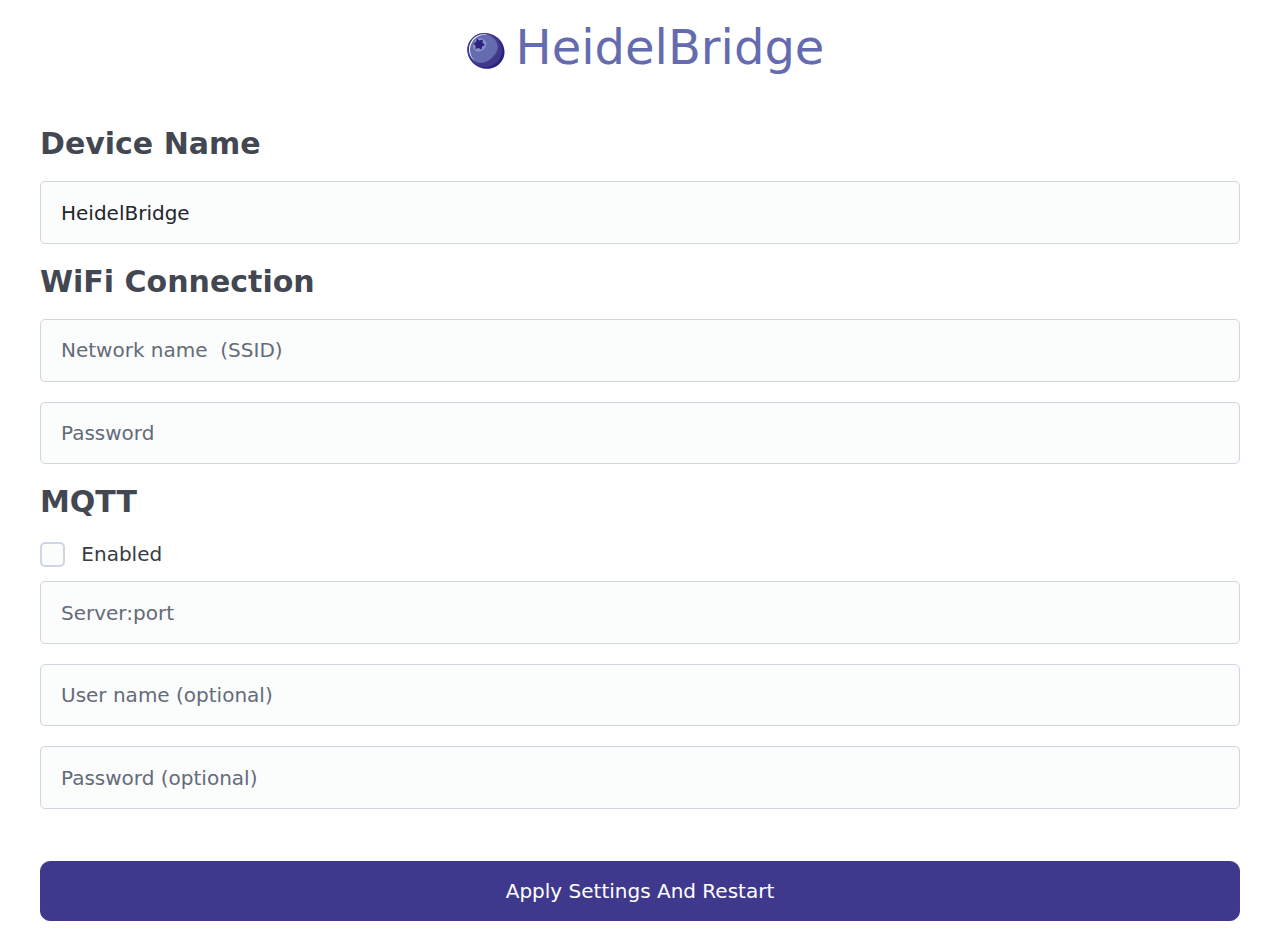
==== commit e625d9e6: "Cleanup" ====
--- a/data/index.html
+++ b/data/index.html
@@ -29,7 +29,7 @@
 
         <h3>WiFi Connection</h3>
 
-        <input type="text" id="wifi-ssid" name="wifi-ssid" placeholder="Network name" />
+        <input type="text" id="wifi-ssid" name="wifi-ssid" placeholder="Network name  (SSID)" />
         <input type="text" id="wifi-password" name="wifi-password" placeholder="Password" />
 
 
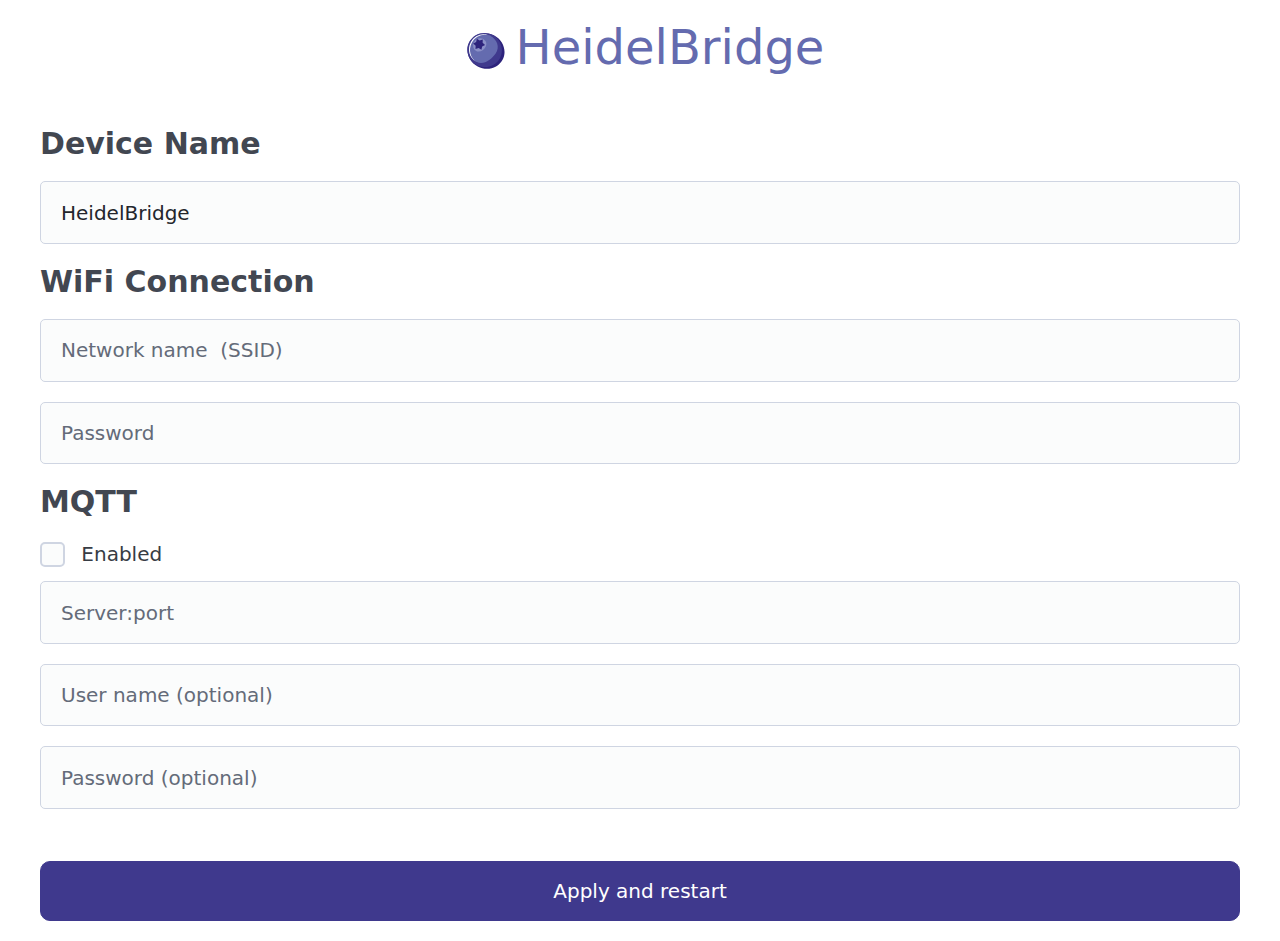
==== commit 93451c24: "Bugfixes" ====
--- a/data/index.html
+++ b/data/index.html
@@ -30,7 +30,7 @@
         <h3>WiFi Connection</h3>
 
         <input type="text" id="wifi-ssid" name="wifi-ssid" placeholder="Network name  (SSID)" />
-        <input type="text" id="wifi-password" name="wifi-password" placeholder="Password" />
+        <input type="password" id="wifi-password" name="wifi-password" placeholder="Password" />
 
 
         <h3>MQTT</h3>
@@ -42,10 +42,10 @@
 
         <input type="text" id="mqtt-server" name="mqtt-server" placeholder="Server:port" />
         <input type="text" id="mqtt-user" name="mqtt-user" placeholder="User name (optional)" />
-        <input type="text" id="mqtt-password" name="mqtt-password" placeholder="Password (optional)" />
+        <input type="password" id="mqtt-password" name="mqtt-password" placeholder="Password (optional)" />
 
 
-        <button class="hb-block-button" onclick="writeSettings();">Apply Settings And Restart</button>
+        <button class="hb-block-button" onclick="writeSettings();">Apply and restart</button>
 
     </main>
 
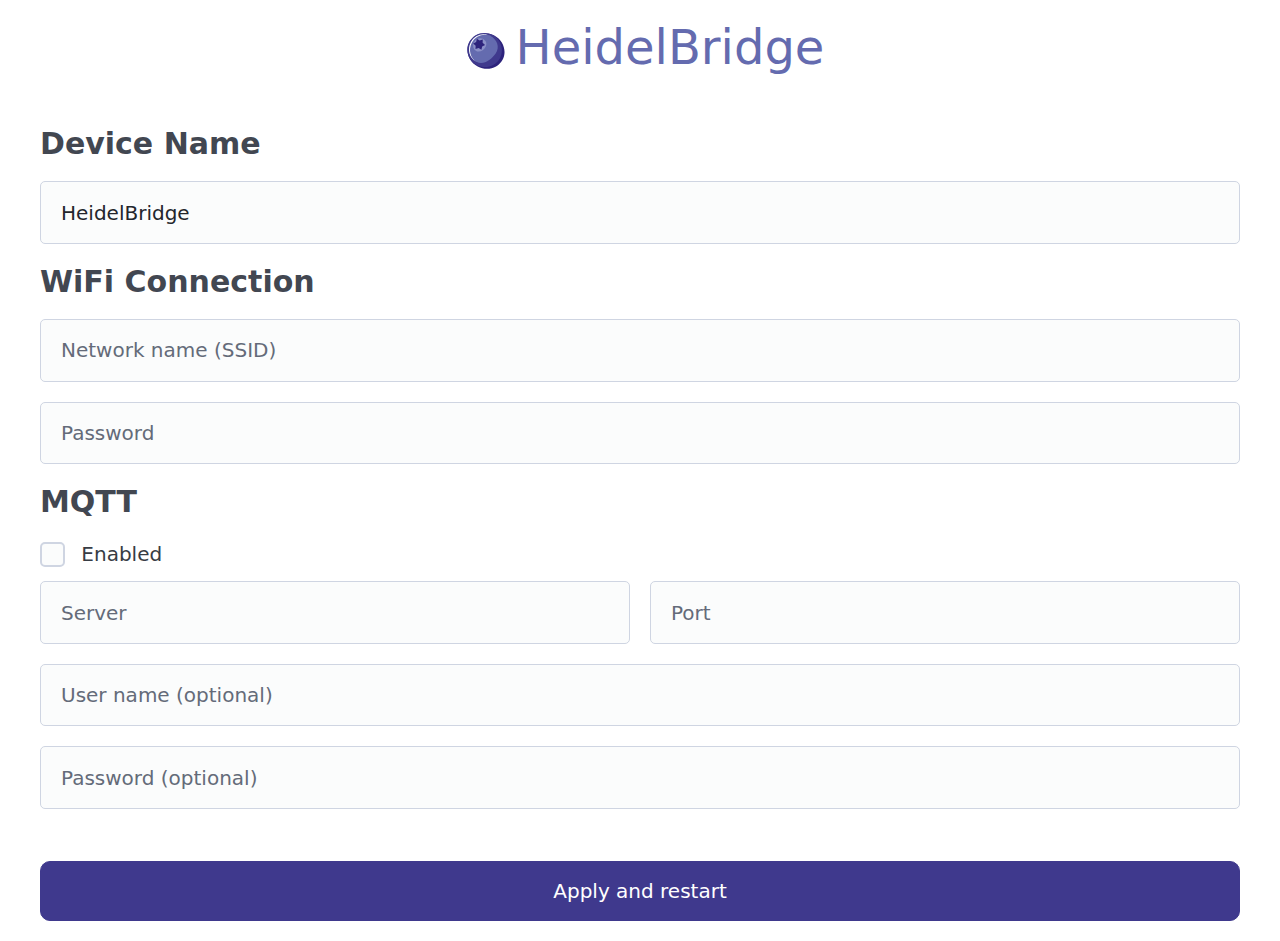
==== commit f106b429: "Simplifying MQTT server/port handling" ====
--- a/data/index.html
+++ b/data/index.html
@@ -29,7 +29,7 @@
 
         <h3>WiFi Connection</h3>
 
-        <input type="text" id="wifi-ssid" name="wifi-ssid" placeholder="Network name  (SSID)" />
+        <input type="text" id="wifi-ssid" name="wifi-ssid" placeholder="Network name (SSID)" />
         <input type="password" id="wifi-password" name="wifi-password" placeholder="Password" />
 
 
@@ -40,15 +40,34 @@
             Enabled
         </label>
 
-        <input type="text" id="mqtt-server" name="mqtt-server" placeholder="Server:port" />
+
+        <div class="grid">
+        <input type="text" id="mqtt-server" name="mqtt-server" placeholder="Server" />
+        <input type="number" id="mqtt-port" name="mqtt-port" placeholder="Port" />
+        </div>
+
         <input type="text" id="mqtt-user" name="mqtt-user" placeholder="User name (optional)" />
         <input type="password" id="mqtt-password" name="mqtt-password" placeholder="Password (optional)" />
-
 
         <button class="hb-block-button" onclick="writeSettings();">Apply and restart</button>
 
     </main>
 
+    <!-- Error dialog -->
+    <dialog id="message-box">
+        <article>
+            <header>
+                <h3 id="message-box-title">Title</h3>
+            </header>
+            <p id="message-box-text">Text</p>
+            <footer>
+                <button autofocus data-target="message-box" onclick="toggleModal(event)">OK</button>
+            </footer>
+        </article>
+    </dialog>
+    <!-- ./ Error dialog -->
+
+    <script src="modal.js"></script>
     <script src="index.js"></script>
 </body>
 
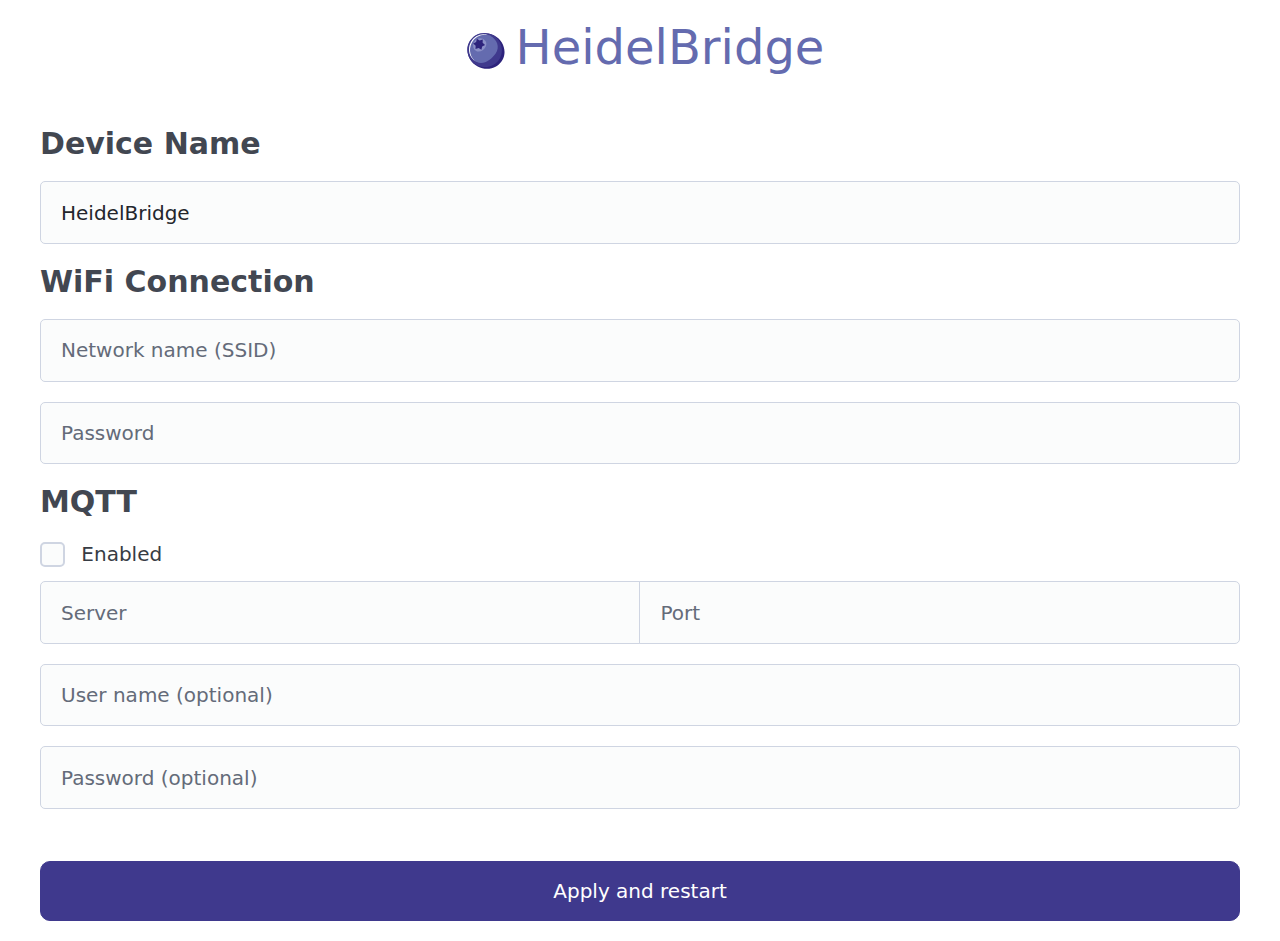
==== commit 412bd741: "Improving resource generator" ====
--- a/data/index.html
+++ b/data/index.html
@@ -5,18 +5,17 @@
     <meta charset="utf-8">
     <meta name="viewport" content="width=device-width, initial-scale=1">
     <meta name="color-scheme" content="light dark" />
-    <link rel="stylesheet" href="css/pico.min.css">
-    <link rel="stylesheet" href="css/pico.violet.min.css" />
-    <link rel="stylesheet" href="css/heidelbridge.css" />
-    <link rel="icon" type="image/png" sizes="32x32" href="img/favicon-32x32.png">
-    <link rel="icon" type="image/png" sizes="16x16" href="img/favicon-16x16.png">
+    <link rel="stylesheet" href="pico.violet.min.css" />
+    <link rel="stylesheet" href="heidelbridge.css" />
+    <link rel="icon" type="image/png" sizes="32x32" href="favicon-32x32.png">
+    <link rel="icon" type="image/png" sizes="16x16" href="favicon-16x16.png">
     <title>HeidelBridge</title>
 </head>
 
 <body>
 
     <div class="hb-banner">
-        <img class="hb-banner-image" src="img/blueberry.svg" />
+        <img class="hb-banner-image" src="blueberry.svg" />
         <h1 class="hb-banner-headline">HeidelBridge</h1>
     </div>
 
@@ -40,11 +39,10 @@
             Enabled
         </label>
 
-
-        <div class="grid">
-        <input type="text" id="mqtt-server" name="mqtt-server" placeholder="Server" />
-        <input type="number" id="mqtt-port" name="mqtt-port" placeholder="Port" />
-        </div>
+        <fieldset role="group">
+            <input type="text" id="mqtt-server" name="mqtt-server" placeholder="Server" />
+            <input type="number" id="mqtt-port" name="mqtt-port" placeholder="Port" />
+        </fieldset>
 
         <input type="text" id="mqtt-user" name="mqtt-user" placeholder="User name (optional)" />
         <input type="password" id="mqtt-password" name="mqtt-password" placeholder="Password (optional)" />
--- a/data/pico.violet.min.css
+++ b/data/pico.violet.min.css
@@ -0,0 +1,4 @@
+@charset "UTF-8";/*!
+ * Pico CSS ✨ v2.0.6 (https://picocss.com)
+ * Copyright 2019-2024 - Licensed under MIT
+ */:root{--pico-font-family-emoji:"Apple Color Emoji","Segoe UI Emoji","Segoe UI Symbol","Noto Color Emoji";--pico-font-family-sans-serif:system-ui,"Segoe UI",Roboto,Oxygen,Ubuntu,Cantarell,Helvetica,Arial,"Helvetica Neue",sans-serif,var(--pico-font-family-emoji);--pico-font-family-monospace:ui-monospace,SFMono-Regular,"SF Mono",Menlo,Consolas,"Liberation Mono",monospace,var(--pico-font-family-emoji);--pico-font-family:var(--pico-font-family-sans-serif);--pico-line-height:1.5;--pico-font-weight:400;--pico-font-size:100%;--pico-text-underline-offset:0.1rem;--pico-border-radius:0.25rem;--pico-border-width:0.0625rem;--pico-outline-width:0.125rem;--pico-transition:0.2s ease-in-out;--pico-spacing:1rem;--pico-typography-spacing-vertical:1rem;--pico-block-spacing-vertical:var(--pico-spacing);--pico-block-spacing-horizontal:var(--pico-spacing);--pico-grid-column-gap:var(--pico-spacing);--pico-grid-row-gap:var(--pico-spacing);--pico-form-element-spacing-vertical:0.75rem;--pico-form-element-spacing-horizontal:1rem;--pico-group-box-shadow:0 0 0 rgba(0, 0, 0, 0);--pico-group-box-shadow-focus-with-button:0 0 0 var(--pico-outline-width) var(--pico-primary-focus);--pico-group-box-shadow-focus-with-input:0 0 0 0.0625rem var(--pico-form-element-border-color);--pico-modal-overlay-backdrop-filter:blur(0.375rem);--pico-nav-element-spacing-vertical:1rem;--pico-nav-element-spacing-horizontal:0.5rem;--pico-nav-link-spacing-vertical:0.5rem;--pico-nav-link-spacing-horizontal:0.5rem;--pico-nav-breadcrumb-divider:">";--pico-icon-checkbox:url("data:image/svg+xml,%3Csvg xmlns='http://www.w3.org/2000/svg' width='24' height='24' viewBox='0 0 24 24' fill='none' stroke='rgb(255, 255, 255)' stroke-width='4' stroke-linecap='round' stroke-linejoin='round'%3E%3Cpolyline points='20 6 9 17 4 12'%3E%3C/polyline%3E%3C/svg%3E");--pico-icon-minus:url("data:image/svg+xml,%3Csvg xmlns='http://www.w3.org/2000/svg' width='24' height='24' viewBox='0 0 24 24' fill='none' stroke='rgb(255, 255, 255)' stroke-width='4' stroke-linecap='round' stroke-linejoin='round'%3E%3Cline x1='5' y1='12' x2='19' y2='12'%3E%3C/line%3E%3C/svg%3E");--pico-icon-chevron:url("data:image/svg+xml,%3Csvg xmlns='http://www.w3.org/2000/svg' width='24' height='24' viewBox='0 0 24 24' fill='none' stroke='rgb(136, 145, 164)' stroke-width='2' stroke-linecap='round' stroke-linejoin='round'%3E%3Cpolyline points='6 9 12 15 18 9'%3E%3C/polyline%3E%3C/svg%3E");--pico-icon-date:url("data:image/svg+xml,%3Csvg xmlns='http://www.w3.org/2000/svg' width='24' height='24' viewBox='0 0 24 24' fill='none' stroke='rgb(136, 145, 164)' stroke-width='2' stroke-linecap='round' stroke-linejoin='round'%3E%3Crect x='3' y='4' width='18' height='18' rx='2' ry='2'%3E%3C/rect%3E%3Cline x1='16' y1='2' x2='16' y2='6'%3E%3C/line%3E%3Cline x1='8' y1='2' x2='8' y2='6'%3E%3C/line%3E%3Cline x1='3' y1='10' x2='21' y2='10'%3E%3C/line%3E%3C/svg%3E");--pico-icon-time:url("data:image/svg+xml,%3Csvg xmlns='http://www.w3.org/2000/svg' width='24' height='24' viewBox='0 0 24 24' fill='none' stroke='rgb(136, 145, 164)' stroke-width='2' stroke-linecap='round' stroke-linejoin='round'%3E%3Ccircle cx='12' cy='12' r='10'%3E%3C/circle%3E%3Cpolyline points='12 6 12 12 16 14'%3E%3C/polyline%3E%3C/svg%3E");--pico-icon-search:url("data:image/svg+xml,%3Csvg xmlns='http://www.w3.org/2000/svg' width='24' height='24' viewBox='0 0 24 24' fill='none' stroke='rgb(136, 145, 164)' stroke-width='1.5' stroke-linecap='round' stroke-linejoin='round'%3E%3Ccircle cx='11' cy='11' r='8'%3E%3C/circle%3E%3Cline x1='21' y1='21' x2='16.65' y2='16.65'%3E%3C/line%3E%3C/svg%3E");--pico-icon-close:url("data:image/svg+xml,%3Csvg xmlns='http://www.w3.org/2000/svg' width='24' height='24' viewBox='0 0 24 24' fill='none' stroke='rgb(136, 145, 164)' stroke-width='3' stroke-linecap='round' stroke-linejoin='round'%3E%3Cline x1='18' y1='6' x2='6' y2='18'%3E%3C/line%3E%3Cline x1='6' y1='6' x2='18' y2='18'%3E%3C/line%3E%3C/svg%3E");--pico-icon-loading:url("data:image/svg+xml,%3Csvg fill='none' height='24' width='24' viewBox='0 0 24 24' xmlns='http://www.w3.org/2000/svg' %3E%3Cstyle%3E g %7B animation: rotate 2s linear infinite; transform-origin: center center; %7D circle %7B stroke-dasharray: 75,100; stroke-dashoffset: -5; animation: dash 1.5s ease-in-out infinite; stroke-linecap: round; %7D @keyframes rotate %7B 0%25 %7B transform: rotate(0deg); %7D 100%25 %7B transform: rotate(360deg); %7D %7D @keyframes dash %7B 0%25 %7B stroke-dasharray: 1,100; stroke-dashoffset: 0; %7D 50%25 %7B stroke-dasharray: 44.5,100; stroke-dashoffset: -17.5; %7D 100%25 %7B stroke-dasharray: 44.5,100; stroke-dashoffset: -62; %7D %7D %3C/style%3E%3Cg%3E%3Ccircle cx='12' cy='12' r='10' fill='none' stroke='rgb(136, 145, 164)' stroke-width='4' /%3E%3C/g%3E%3C/svg%3E")}@media (min-width:576px){:root{--pico-font-size:106.25%}}@media (min-width:768px){:root{--pico-font-size:112.5%}}@media (min-width:1024px){:root{--pico-font-size:118.75%}}@media (min-width:1280px){:root{--pico-font-size:125%}}@media (min-width:1536px){:root{--pico-font-size:131.25%}}a{--pico-text-decoration:underline}a.contrast,a.secondary{--pico-text-decoration:underline}small{--pico-font-size:0.875em}h1,h2,h3,h4,h5,h6{--pico-font-weight:700}h1{--pico-font-size:2rem;--pico-line-height:1.125;--pico-typography-spacing-top:3rem}h2{--pico-font-size:1.75rem;--pico-line-height:1.15;--pico-typography-spacing-top:2.625rem}h3{--pico-font-size:1.5rem;--pico-line-height:1.175;--pico-typography-spacing-top:2.25rem}h4{--pico-font-size:1.25rem;--pico-line-height:1.2;--pico-typography-spacing-top:1.874rem}h5{--pico-font-size:1.125rem;--pico-line-height:1.225;--pico-typography-spacing-top:1.6875rem}h6{--pico-font-size:1rem;--pico-line-height:1.25;--pico-typography-spacing-top:1.5rem}tfoot td,tfoot th,thead td,thead th{--pico-font-weight:600;--pico-border-width:0.1875rem}code,kbd,pre,samp{--pico-font-family:var(--pico-font-family-monospace)}kbd{--pico-font-weight:bolder}:where(select,textarea),input:not([type=submit],[type=button],[type=reset],[type=checkbox],[type=radio],[type=file]){--pico-outline-width:0.0625rem}[type=search]{--pico-border-radius:5rem}[type=checkbox],[type=radio]{--pico-border-width:0.125rem}[type=checkbox][role=switch]{--pico-border-width:0.1875rem}details.dropdown summary:not([role=button]){--pico-outline-width:0.0625rem}nav details.dropdown summary:focus-visible{--pico-outline-width:0.125rem}[role=search]{--pico-border-radius:5rem}[role=group]:has(button.secondary:focus,[type=submit].secondary:focus,[type=button].secondary:focus,[role=button].secondary:focus),[role=search]:has(button.secondary:focus,[type=submit].secondary:focus,[type=button].secondary:focus,[role=button].secondary:focus){--pico-group-box-shadow-focus-with-button:0 0 0 var(--pico-outline-width) var(--pico-secondary-focus)}[role=group]:has(button.contrast:focus,[type=submit].contrast:focus,[type=button].contrast:focus,[role=button].contrast:focus),[role=search]:has(button.contrast:focus,[type=submit].contrast:focus,[type=button].contrast:focus,[role=button].contrast:focus){--pico-group-box-shadow-focus-with-button:0 0 0 var(--pico-outline-width) var(--pico-contrast-focus)}[role=group] [role=button],[role=group] [type=button],[role=group] [type=submit],[role=group] button,[role=search] [role=button],[role=search] [type=button],[role=search] [type=submit],[role=search] button{--pico-form-element-spacing-horizontal:2rem}details summary[role=button]:not(.outline)::after{filter:brightness(0) invert(1)}[aria-busy=true]:not(input,select,textarea):is(button,[type=submit],[type=button],[type=reset],[role=button]):not(.outline)::before{filter:brightness(0) invert(1)}:root:not([data-theme=dark]),[data-theme=light]{--pico-background-color:#fff;--pico-color:#373c44;--pico-text-selection-color:rgba(167, 128, 212, 0.25);--pico-muted-color:#646b79;--pico-muted-border-color:#e7eaf0;--pico-primary:#8352c5;--pico-primary-background:#7540bf;--pico-primary-border:var(--pico-primary-background);--pico-primary-underline:rgba(131, 82, 197, 0.5);--pico-primary-hover:#6935b3;--pico-primary-hover-background:#6935b3;--pico-primary-hover-border:var(--pico-primary-hover-background);--pico-primary-hover-underline:var(--pico-primary-hover);--pico-primary-focus:rgba(167, 128, 212, 0.5);--pico-primary-inverse:#fff;--pico-secondary:#5d6b89;--pico-secondary-background:#525f7a;--pico-secondary-border:var(--pico-secondary-background);--pico-secondary-underline:rgba(93, 107, 137, 0.5);--pico-secondary-hover:#48536b;--pico-secondary-hover-background:#48536b;--pico-secondary-hover-border:var(--pico-secondary-hover-background);--pico-secondary-hover-underline:var(--pico-secondary-hover);--pico-secondary-focus:rgba(93, 107, 137, 0.25);--pico-secondary-inverse:#fff;--pico-contrast:#181c25;--pico-contrast-background:#181c25;--pico-contrast-border:var(--pico-contrast-background);--pico-contrast-underline:rgba(24, 28, 37, 0.5);--pico-contrast-hover:#000;--pico-contrast-hover-background:#000;--pico-contrast-hover-border:var(--pico-contrast-hover-background);--pico-contrast-hover-underline:var(--pico-secondary-hover);--pico-contrast-focus:rgba(93, 107, 137, 0.25);--pico-contrast-inverse:#fff;--pico-box-shadow:0.0145rem 0.029rem 0.174rem rgba(129, 145, 181, 0.01698),0.0335rem 0.067rem 0.402rem rgba(129, 145, 181, 0.024),0.0625rem 0.125rem 0.75rem rgba(129, 145, 181, 0.03),0.1125rem 0.225rem 1.35rem rgba(129, 145, 181, 0.036),0.2085rem 0.417rem 2.502rem rgba(129, 145, 181, 0.04302),0.5rem 1rem 6rem rgba(129, 145, 181, 0.06),0 0 0 0.0625rem rgba(129, 145, 181, 0.015);--pico-h1-color:#2d3138;--pico-h2-color:#373c44;--pico-h3-color:#424751;--pico-h4-color:#4d535e;--pico-h5-color:#5c6370;--pico-h6-color:#646b79;--pico-mark-background-color:#fde7c0;--pico-mark-color:#0f1114;--pico-ins-color:#1d6a54;--pico-del-color:#883935;--pico-blockquote-border-color:var(--pico-muted-border-color);--pico-blockquote-footer-color:var(--pico-muted-color);--pico-button-box-shadow:0 0 0 rgba(0, 0, 0, 0);--pico-button-hover-box-shadow:0 0 0 rgba(0, 0, 0, 0);--pico-table-border-color:var(--pico-muted-border-color);--pico-table-row-stripped-background-color:rgba(111, 120, 135, 0.0375);--pico-code-background-color:#f3f5f7;--pico-code-color:#646b79;--pico-code-kbd-background-color:var(--pico-color);--pico-code-kbd-color:var(--pico-background-color);--pico-form-element-background-color:#fbfcfc;--pico-form-element-selected-background-color:#dfe3eb;--pico-form-element-border-color:#cfd5e2;--pico-form-element-color:#23262c;--pico-form-element-placeholder-color:var(--pico-muted-color);--pico-form-element-active-background-color:#fff;--pico-form-element-active-border-color:var(--pico-primary-border);--pico-form-element-focus-color:var(--pico-primary-border);--pico-form-element-disabled-opacity:0.5;--pico-form-element-invalid-border-color:#b86a6b;--pico-form-element-invalid-active-border-color:#c84f48;--pico-form-element-invalid-focus-color:var(--pico-form-element-invalid-active-border-color);--pico-form-element-valid-border-color:#4c9b8a;--pico-form-element-valid-active-border-color:#279977;--pico-form-element-valid-focus-color:var(--pico-form-element-valid-active-border-color);--pico-switch-background-color:#bfc7d9;--pico-switch-checked-background-color:var(--pico-primary-background);--pico-switch-color:#fff;--pico-switch-thumb-box-shadow:0 0 0 rgba(0, 0, 0, 0);--pico-range-border-color:#dfe3eb;--pico-range-active-border-color:#bfc7d9;--pico-range-thumb-border-color:var(--pico-background-color);--pico-range-thumb-color:var(--pico-secondary-background);--pico-range-thumb-active-color:var(--pico-primary-background);--pico-accordion-border-color:var(--pico-muted-border-color);--pico-accordion-active-summary-color:var(--pico-primary-hover);--pico-accordion-close-summary-color:var(--pico-color);--pico-accordion-open-summary-color:var(--pico-muted-color);--pico-card-background-color:var(--pico-background-color);--pico-card-border-color:var(--pico-muted-border-color);--pico-card-box-shadow:var(--pico-box-shadow);--pico-card-sectioning-background-color:#fbfcfc;--pico-dropdown-background-color:#fff;--pico-dropdown-border-color:#eff1f4;--pico-dropdown-box-shadow:var(--pico-box-shadow);--pico-dropdown-color:var(--pico-color);--pico-dropdown-hover-background-color:#eff1f4;--pico-loading-spinner-opacity:0.5;--pico-modal-overlay-background-color:rgba(232, 234, 237, 0.75);--pico-progress-background-color:#dfe3eb;--pico-progress-color:var(--pico-primary-background);--pico-tooltip-background-color:var(--pico-contrast-background);--pico-tooltip-color:var(--pico-contrast-inverse);--pico-icon-valid:url("data:image/svg+xml,%3Csvg xmlns='http://www.w3.org/2000/svg' width='24' height='24' viewBox='0 0 24 24' fill='none' stroke='rgb(76, 155, 138)' stroke-width='2' stroke-linecap='round' stroke-linejoin='round'%3E%3Cpolyline points='20 6 9 17 4 12'%3E%3C/polyline%3E%3C/svg%3E");--pico-icon-invalid:url("data:image/svg+xml,%3Csvg xmlns='http://www.w3.org/2000/svg' width='24' height='24' viewBox='0 0 24 24' fill='none' stroke='rgb(200, 79, 72)' stroke-width='2' stroke-linecap='round' stroke-linejoin='round'%3E%3Ccircle cx='12' cy='12' r='10'%3E%3C/circle%3E%3Cline x1='12' y1='8' x2='12' y2='12'%3E%3C/line%3E%3Cline x1='12' y1='16' x2='12.01' y2='16'%3E%3C/line%3E%3C/svg%3E");color-scheme:light}:root:not([data-theme=dark]) input:is([type=submit],[type=button],[type=reset],[type=checkbox],[type=radio],[type=file]),[data-theme=light] input:is([type=submit],[type=button],[type=reset],[type=checkbox],[type=radio],[type=file]){--pico-form-element-focus-color:var(--pico-primary-focus)}@media only screen and (prefers-color-scheme:dark){:root:not([data-theme]){--pico-background-color:#13171f;--pico-color:#c2c7d0;--pico-text-selection-color:rgba(178, 144, 217, 0.1875);--pico-muted-color:#7b8495;--pico-muted-border-color:#202632;--pico-primary:#b290d9;--pico-primary-background:#7540bf;--pico-primary-border:var(--pico-primary-background);--pico-primary-underline:rgba(178, 144, 217, 0.5);--pico-primary-hover:#c9afe4;--pico-primary-hover-background:#8352c5;--pico-primary-hover-border:var(--pico-primary-hover-background);--pico-primary-hover-underline:var(--pico-primary-hover);--pico-primary-focus:rgba(178, 144, 217, 0.375);--pico-primary-inverse:#fff;--pico-secondary:#969eaf;--pico-secondary-background:#525f7a;--pico-secondary-border:var(--pico-secondary-background);--pico-secondary-underline:rgba(150, 158, 175, 0.5);--pico-secondary-hover:#b3b9c5;--pico-secondary-hover-background:#5d6b89;--pico-secondary-hover-border:var(--pico-secondary-hover-background);--pico-secondary-hover-underline:var(--pico-secondary-hover);--pico-secondary-focus:rgba(144, 158, 190, 0.25);--pico-secondary-inverse:#fff;--pico-contrast:#dfe3eb;--pico-contrast-background:#eff1f4;--pico-contrast-border:var(--pico-contrast-background);--pico-contrast-underline:rgba(223, 227, 235, 0.5);--pico-contrast-hover:#fff;--pico-contrast-hover-background:#fff;--pico-contrast-hover-border:var(--pico-contrast-hover-background);--pico-contrast-hover-underline:var(--pico-contrast-hover);--pico-contrast-focus:rgba(207, 213, 226, 0.25);--pico-contrast-inverse:#000;--pico-box-shadow:0.0145rem 0.029rem 0.174rem rgba(7, 9, 12, 0.01698),0.0335rem 0.067rem 0.402rem rgba(7, 9, 12, 0.024),0.0625rem 0.125rem 0.75rem rgba(7, 9, 12, 0.03),0.1125rem 0.225rem 1.35rem rgba(7, 9, 12, 0.036),0.2085rem 0.417rem 2.502rem rgba(7, 9, 12, 0.04302),0.5rem 1rem 6rem rgba(7, 9, 12, 0.06),0 0 0 0.0625rem rgba(7, 9, 12, 0.015);--pico-h1-color:#f0f1f3;--pico-h2-color:#e0e3e7;--pico-h3-color:#c2c7d0;--pico-h4-color:#b3b9c5;--pico-h5-color:#a4acba;--pico-h6-color:#8891a4;--pico-mark-background-color:#014063;--pico-mark-color:#fff;--pico-ins-color:#62af9a;--pico-del-color:#ce7e7b;--pico-blockquote-border-color:var(--pico-muted-border-color);--pico-blockquote-footer-color:var(--pico-muted-color);--pico-button-box-shadow:0 0 0 rgba(0, 0, 0, 0);--pico-button-hover-box-shadow:0 0 0 rgba(0, 0, 0, 0);--pico-table-border-color:var(--pico-muted-border-color);--pico-table-row-stripped-background-color:rgba(111, 120, 135, 0.0375);--pico-code-background-color:#1a1f28;--pico-code-color:#8891a4;--pico-code-kbd-background-color:var(--pico-color);--pico-code-kbd-color:var(--pico-background-color);--pico-form-element-background-color:#1c212c;--pico-form-element-selected-background-color:#2a3140;--pico-form-element-border-color:#2a3140;--pico-form-element-color:#e0e3e7;--pico-form-element-placeholder-color:#8891a4;--pico-form-element-active-background-color:#1a1f28;--pico-form-element-active-border-color:var(--pico-primary-border);--pico-form-element-focus-color:var(--pico-primary-border);--pico-form-element-disabled-opacity:0.5;--pico-form-element-invalid-border-color:#964a50;--pico-form-element-invalid-active-border-color:#b7403b;--pico-form-element-invalid-focus-color:var(--pico-form-element-invalid-active-border-color);--pico-form-element-valid-border-color:#2a7b6f;--pico-form-element-valid-active-border-color:#16896a;--pico-form-element-valid-focus-color:var(--pico-form-element-valid-active-border-color);--pico-switch-background-color:#333c4e;--pico-switch-checked-background-color:var(--pico-primary-background);--pico-switch-color:#fff;--pico-switch-thumb-box-shadow:0 0 0 rgba(0, 0, 0, 0);--pico-range-border-color:#202632;--pico-range-active-border-color:#2a3140;--pico-range-thumb-border-color:var(--pico-background-color);--pico-range-thumb-color:var(--pico-secondary-background);--pico-range-thumb-active-color:var(--pico-primary-background);--pico-accordion-border-color:var(--pico-muted-border-color);--pico-accordion-active-summary-color:var(--pico-primary-hover);--pico-accordion-close-summary-color:var(--pico-color);--pico-accordion-open-summary-color:var(--pico-muted-color);--pico-card-background-color:#181c25;--pico-card-border-color:var(--pico-card-background-color);--pico-card-box-shadow:var(--pico-box-shadow);--pico-card-sectioning-background-color:#1a1f28;--pico-dropdown-background-color:#181c25;--pico-dropdown-border-color:#202632;--pico-dropdown-box-shadow:var(--pico-box-shadow);--pico-dropdown-color:var(--pico-color);--pico-dropdown-hover-background-color:#202632;--pico-loading-spinner-opacity:0.5;--pico-modal-overlay-background-color:rgba(8, 9, 10, 0.75);--pico-progress-background-color:#202632;--pico-progress-color:var(--pico-primary-background);--pico-tooltip-background-color:var(--pico-contrast-background);--pico-tooltip-color:var(--pico-contrast-inverse);--pico-icon-valid:url("data:image/svg+xml,%3Csvg xmlns='http://www.w3.org/2000/svg' width='24' height='24' viewBox='0 0 24 24' fill='none' stroke='rgb(42, 123, 111)' stroke-width='2' stroke-linecap='round' stroke-linejoin='round'%3E%3Cpolyline points='20 6 9 17 4 12'%3E%3C/polyline%3E%3C/svg%3E");--pico-icon-invalid:url("data:image/svg+xml,%3Csvg xmlns='http://www.w3.org/2000/svg' width='24' height='24' viewBox='0 0 24 24' fill='none' stroke='rgb(150, 74, 80)' stroke-width='2' stroke-linecap='round' stroke-linejoin='round'%3E%3Ccircle cx='12' cy='12' r='10'%3E%3C/circle%3E%3Cline x1='12' y1='8' x2='12' y2='12'%3E%3C/line%3E%3Cline x1='12' y1='16' x2='12.01' y2='16'%3E%3C/line%3E%3C/svg%3E");color-scheme:dark}:root:not([data-theme]) input:is([type=submit],[type=button],[type=reset],[type=checkbox],[type=radio],[type=file]){--pico-form-element-focus-color:var(--pico-primary-focus)}:root:not([data-theme]) details summary[role=button].contrast:not(.outline)::after{filter:brightness(0)}:root:not([data-theme]) [aria-busy=true]:not(input,select,textarea).contrast:is(button,[type=submit],[type=button],[type=reset],[role=button]):not(.outline)::before{filter:brightness(0)}}[data-theme=dark]{--pico-background-color:#13171f;--pico-color:#c2c7d0;--pico-text-selection-color:rgba(178, 144, 217, 0.1875);--pico-muted-color:#7b8495;--pico-muted-border-color:#202632;--pico-primary:#b290d9;--pico-primary-background:#7540bf;--pico-primary-border:var(--pico-primary-background);--pico-primary-underline:rgba(178, 144, 217, 0.5);--pico-primary-hover:#c9afe4;--pico-primary-hover-background:#8352c5;--pico-primary-hover-border:var(--pico-primary-hover-background);--pico-primary-hover-underline:var(--pico-primary-hover);--pico-primary-focus:rgba(178, 144, 217, 0.375);--pico-primary-inverse:#fff;--pico-secondary:#969eaf;--pico-secondary-background:#525f7a;--pico-secondary-border:var(--pico-secondary-background);--pico-secondary-underline:rgba(150, 158, 175, 0.5);--pico-secondary-hover:#b3b9c5;--pico-secondary-hover-background:#5d6b89;--pico-secondary-hover-border:var(--pico-secondary-hover-background);--pico-secondary-hover-underline:var(--pico-secondary-hover);--pico-secondary-focus:rgba(144, 158, 190, 0.25);--pico-secondary-inverse:#fff;--pico-contrast:#dfe3eb;--pico-contrast-background:#eff1f4;--pico-contrast-border:var(--pico-contrast-background);--pico-contrast-underline:rgba(223, 227, 235, 0.5);--pico-contrast-hover:#fff;--pico-contrast-hover-background:#fff;--pico-contrast-hover-border:var(--pico-contrast-hover-background);--pico-contrast-hover-underline:var(--pico-contrast-hover);--pico-contrast-focus:rgba(207, 213, 226, 0.25);--pico-contrast-inverse:#000;--pico-box-shadow:0.0145rem 0.029rem 0.174rem rgba(7, 9, 12, 0.01698),0.0335rem 0.067rem 0.402rem rgba(7, 9, 12, 0.024),0.0625rem 0.125rem 0.75rem rgba(7, 9, 12, 0.03),0.1125rem 0.225rem 1.35rem rgba(7, 9, 12, 0.036),0.2085rem 0.417rem 2.502rem rgba(7, 9, 12, 0.04302),0.5rem 1rem 6rem rgba(7, 9, 12, 0.06),0 0 0 0.0625rem rgba(7, 9, 12, 0.015);--pico-h1-color:#f0f1f3;--pico-h2-color:#e0e3e7;--pico-h3-color:#c2c7d0;--pico-h4-color:#b3b9c5;--pico-h5-color:#a4acba;--pico-h6-color:#8891a4;--pico-mark-background-color:#014063;--pico-mark-color:#fff;--pico-ins-color:#62af9a;--pico-del-color:#ce7e7b;--pico-blockquote-border-color:var(--pico-muted-border-color);--pico-blockquote-footer-color:var(--pico-muted-color);--pico-button-box-shadow:0 0 0 rgba(0, 0, 0, 0);--pico-button-hover-box-shadow:0 0 0 rgba(0, 0, 0, 0);--pico-table-border-color:var(--pico-muted-border-color);--pico-table-row-stripped-background-color:rgba(111, 120, 135, 0.0375);--pico-code-background-color:#1a1f28;--pico-code-color:#8891a4;--pico-code-kbd-background-color:var(--pico-color);--pico-code-kbd-color:var(--pico-background-color);--pico-form-element-background-color:#1c212c;--pico-form-element-selected-background-color:#2a3140;--pico-form-element-border-color:#2a3140;--pico-form-element-color:#e0e3e7;--pico-form-element-placeholder-color:#8891a4;--pico-form-element-active-background-color:#1a1f28;--pico-form-element-active-border-color:var(--pico-primary-border);--pico-form-element-focus-color:var(--pico-primary-border);--pico-form-element-disabled-opacity:0.5;--pico-form-element-invalid-border-color:#964a50;--pico-form-element-invalid-active-border-color:#b7403b;--pico-form-element-invalid-focus-color:var(--pico-form-element-invalid-active-border-color);--pico-form-element-valid-border-color:#2a7b6f;--pico-form-element-valid-active-border-color:#16896a;--pico-form-element-valid-focus-color:var(--pico-form-element-valid-active-border-color);--pico-switch-background-color:#333c4e;--pico-switch-checked-background-color:var(--pico-primary-background);--pico-switch-color:#fff;--pico-switch-thumb-box-shadow:0 0 0 rgba(0, 0, 0, 0);--pico-range-border-color:#202632;--pico-range-active-border-color:#2a3140;--pico-range-thumb-border-color:var(--pico-background-color);--pico-range-thumb-color:var(--pico-secondary-background);--pico-range-thumb-active-color:var(--pico-primary-background);--pico-accordion-border-color:var(--pico-muted-border-color);--pico-accordion-active-summary-color:var(--pico-primary-hover);--pico-accordion-close-summary-color:var(--pico-color);--pico-accordion-open-summary-color:var(--pico-muted-color);--pico-card-background-color:#181c25;--pico-card-border-color:var(--pico-card-background-color);--pico-card-box-shadow:var(--pico-box-shadow);--pico-card-sectioning-background-color:#1a1f28;--pico-dropdown-background-color:#181c25;--pico-dropdown-border-color:#202632;--pico-dropdown-box-shadow:var(--pico-box-shadow);--pico-dropdown-color:var(--pico-color);--pico-dropdown-hover-background-color:#202632;--pico-loading-spinner-opacity:0.5;--pico-modal-overlay-background-color:rgba(8, 9, 10, 0.75);--pico-progress-background-color:#202632;--pico-progress-color:var(--pico-primary-background);--pico-tooltip-background-color:var(--pico-contrast-background);--pico-tooltip-color:var(--pico-contrast-inverse);--pico-icon-valid:url("data:image/svg+xml,%3Csvg xmlns='http://www.w3.org/2000/svg' width='24' height='24' viewBox='0 0 24 24' fill='none' stroke='rgb(42, 123, 111)' stroke-width='2' stroke-linecap='round' stroke-linejoin='round'%3E%3Cpolyline points='20 6 9 17 4 12'%3E%3C/polyline%3E%3C/svg%3E");--pico-icon-invalid:url("data:image/svg+xml,%3Csvg xmlns='http://www.w3.org/2000/svg' width='24' height='24' viewBox='0 0 24 24' fill='none' stroke='rgb(150, 74, 80)' stroke-width='2' stroke-linecap='round' stroke-linejoin='round'%3E%3Ccircle cx='12' cy='12' r='10'%3E%3C/circle%3E%3Cline x1='12' y1='8' x2='12' y2='12'%3E%3C/line%3E%3Cline x1='12' y1='16' x2='12.01' y2='16'%3E%3C/line%3E%3C/svg%3E");color-scheme:dark}[data-theme=dark] input:is([type=submit],[type=button],[type=reset],[type=checkbox],[type=radio],[type=file]){--pico-form-element-focus-color:var(--pico-primary-focus)}[data-theme=dark] details summary[role=button].contrast:not(.outline)::after{filter:brightness(0)}[data-theme=dark] [aria-busy=true]:not(input,select,textarea).contrast:is(button,[type=submit],[type=button],[type=reset],[role=button]):not(.outline)::before{filter:brightness(0)}[type=checkbox],[type=radio],[type=range],progress{accent-color:var(--pico-primary)}*,::after,::before{box-sizing:border-box;background-repeat:no-repeat}::after,::before{text-decoration:inherit;vertical-align:inherit}:where(:root){-webkit-tap-highlight-color:transparent;-webkit-text-size-adjust:100%;-moz-text-size-adjust:100%;text-size-adjust:100%;background-color:var(--pico-background-color);color:var(--pico-color);font-weight:var(--pico-font-weight);font-size:var(--pico-font-size);line-height:var(--pico-line-height);font-family:var(--pico-font-family);text-underline-offset:var(--pico-text-underline-offset);text-rendering:optimizeLegibility;overflow-wrap:break-word;-moz-tab-size:4;-o-tab-size:4;tab-size:4}body{width:100%;margin:0}main{display:block}body>footer,body>header,body>main{padding-block:var(--pico-block-spacing-vertical)}section{margin-bottom:var(--pico-block-spacing-vertical)}.container,.container-fluid{width:100%;margin-right:auto;margin-left:auto;padding-right:var(--pico-spacing);padding-left:var(--pico-spacing)}@media (min-width:576px){.container{max-width:510px;padding-right:0;padding-left:0}}@media (min-width:768px){.container{max-width:700px}}@media (min-width:1024px){.container{max-width:950px}}@media (min-width:1280px){.container{max-width:1200px}}@media (min-width:1536px){.container{max-width:1450px}}.grid{grid-column-gap:var(--pico-grid-column-gap);grid-row-gap:var(--pico-grid-row-gap);display:grid;grid-template-columns:1fr}@media (min-width:768px){.grid{grid-template-columns:repeat(auto-fit,minmax(0%,1fr))}}.grid>*{min-width:0}.overflow-auto{overflow:auto}b,strong{font-weight:bolder}sub,sup{position:relative;font-size:.75em;line-height:0;vertical-align:baseline}sub{bottom:-.25em}sup{top:-.5em}address,blockquote,dl,ol,p,pre,table,ul{margin-top:0;margin-bottom:var(--pico-typography-spacing-vertical);color:var(--pico-color);font-style:normal;font-weight:var(--pico-font-weight)}h1,h2,h3,h4,h5,h6{margin-top:0;margin-bottom:var(--pico-typography-spacing-vertical);color:var(--pico-color);font-weight:var(--pico-font-weight);font-size:var(--pico-font-size);line-height:var(--pico-line-height);font-family:var(--pico-font-family)}h1{--pico-color:var(--pico-h1-color)}h2{--pico-color:var(--pico-h2-color)}h3{--pico-color:var(--pico-h3-color)}h4{--pico-color:var(--pico-h4-color)}h5{--pico-color:var(--pico-h5-color)}h6{--pico-color:var(--pico-h6-color)}:where(article,address,blockquote,dl,figure,form,ol,p,pre,table,ul)~:is(h1,h2,h3,h4,h5,h6){margin-top:var(--pico-typography-spacing-top)}p{margin-bottom:var(--pico-typography-spacing-vertical)}hgroup{margin-bottom:var(--pico-typography-spacing-vertical)}hgroup>*{margin-top:0;margin-bottom:0}hgroup>:not(:first-child):last-child{--pico-color:var(--pico-muted-color);--pico-font-weight:unset;font-size:1rem}:where(ol,ul) li{margin-bottom:calc(var(--pico-typography-spacing-vertical) * .25)}:where(dl,ol,ul) :where(dl,ol,ul){margin:0;margin-top:calc(var(--pico-typography-spacing-vertical) * .25)}ul li{list-style:square}mark{padding:.125rem .25rem;background-color:var(--pico-mark-background-color);color:var(--pico-mark-color);vertical-align:baseline}blockquote{display:block;margin:var(--pico-typography-spacing-vertical) 0;padding:var(--pico-spacing);border-right:none;border-left:.25rem solid var(--pico-blockquote-border-color);border-inline-start:0.25rem solid var(--pico-blockquote-border-color);border-inline-end:none}blockquote footer{margin-top:calc(var(--pico-typography-spacing-vertical) * .5);color:var(--pico-blockquote-footer-color)}abbr[title]{border-bottom:1px dotted;text-decoration:none;cursor:help}ins{color:var(--pico-ins-color);text-decoration:none}del{color:var(--pico-del-color)}::-moz-selection{background-color:var(--pico-text-selection-color)}::selection{background-color:var(--pico-text-selection-color)}:where(a:not([role=button])),[role=link]{--pico-color:var(--pico-primary);--pico-background-color:transparent;--pico-underline:var(--pico-primary-underline);outline:0;background-color:var(--pico-background-color);color:var(--pico-color);-webkit-text-decoration:var(--pico-text-decoration);text-decoration:var(--pico-text-decoration);text-decoration-color:var(--pico-underline);text-underline-offset:0.125em;transition:background-color var(--pico-transition),color var(--pico-transition),box-shadow var(--pico-transition),-webkit-text-decoration var(--pico-transition);transition:background-color var(--pico-transition),color var(--pico-transition),text-decoration var(--pico-transition),box-shadow var(--pico-transition);transition:background-color var(--pico-transition),color var(--pico-transition),text-decoration var(--pico-transition),box-shadow var(--pico-transition),-webkit-text-decoration var(--pico-transition)}:where(a:not([role=button])):is([aria-current]:not([aria-current=false]),:hover,:active,:focus),[role=link]:is([aria-current]:not([aria-current=false]),:hover,:active,:focus){--pico-color:var(--pico-primary-hover);--pico-underline:var(--pico-primary-hover-underline);--pico-text-decoration:underline}:where(a:not([role=button])):focus-visible,[role=link]:focus-visible{box-shadow:0 0 0 var(--pico-outline-width) var(--pico-primary-focus)}:where(a:not([role=button])).secondary,[role=link].secondary{--pico-color:var(--pico-secondary);--pico-underline:var(--pico-secondary-underline)}:where(a:not([role=button])).secondary:is([aria-current]:not([aria-current=false]),:hover,:active,:focus),[role=link].secondary:is([aria-current]:not([aria-current=false]),:hover,:active,:focus){--pico-color:var(--pico-secondary-hover);--pico-underline:var(--pico-secondary-hover-underline)}:where(a:not([role=button])).contrast,[role=link].contrast{--pico-color:var(--pico-contrast);--pico-underline:var(--pico-contrast-underline)}:where(a:not([role=button])).contrast:is([aria-current]:not([aria-current=false]),:hover,:active,:focus),[role=link].contrast:is([aria-current]:not([aria-current=false]),:hover,:active,:focus){--pico-color:var(--pico-contrast-hover);--pico-underline:var(--pico-contrast-hover-underline)}a[role=button]{display:inline-block}button{margin:0;overflow:visible;font-family:inherit;text-transform:none}[type=button],[type=reset],[type=submit],button{-webkit-appearance:button}[role=button],[type=button],[type=file]::file-selector-button,[type=reset],[type=submit],button{--pico-background-color:var(--pico-primary-background);--pico-border-color:var(--pico-primary-border);--pico-color:var(--pico-primary-inverse);--pico-box-shadow:var(--pico-button-box-shadow, 0 0 0 rgba(0, 0, 0, 0));padding:var(--pico-form-element-spacing-vertical) var(--pico-form-element-spacing-horizontal);border:var(--pico-border-width) solid var(--pico-border-color);border-radius:var(--pico-border-radius);outline:0;background-color:var(--pico-background-color);box-shadow:var(--pico-box-shadow);color:var(--pico-color);font-weight:var(--pico-font-weight);font-size:1rem;line-height:var(--pico-line-height);text-align:center;text-decoration:none;cursor:pointer;-webkit-user-select:none;-moz-user-select:none;user-select:none;transition:background-color var(--pico-transition),border-color var(--pico-transition),color var(--pico-transition),box-shadow var(--pico-transition)}[role=button]:is(:hover,:active,:focus),[role=button]:is([aria-current]:not([aria-current=false])),[type=button]:is(:hover,:active,:focus),[type=button]:is([aria-current]:not([aria-current=false])),[type=file]::file-selector-button:is(:hover,:active,:focus),[type=file]::file-selector-button:is([aria-current]:not([aria-current=false])),[type=reset]:is(:hover,:active,:focus),[type=reset]:is([aria-current]:not([aria-current=false])),[type=submit]:is(:hover,:active,:focus),[type=submit]:is([aria-current]:not([aria-current=false])),button:is(:hover,:active,:focus),button:is([aria-current]:not([aria-current=false])){--pico-background-color:var(--pico-primary-hover-background);--pico-border-color:var(--pico-primary-hover-border);--pico-box-shadow:var(--pico-button-hover-box-shadow, 0 0 0 rgba(0, 0, 0, 0));--pico-color:var(--pico-primary-inverse)}[role=button]:focus,[role=button]:is([aria-current]:not([aria-current=false])):focus,[type=button]:focus,[type=button]:is([aria-current]:not([aria-current=false])):focus,[type=file]::file-selector-button:focus,[type=file]::file-selector-button:is([aria-current]:not([aria-current=false])):focus,[type=reset]:focus,[type=reset]:is([aria-current]:not([aria-current=false])):focus,[type=submit]:focus,[type=submit]:is([aria-current]:not([aria-current=false])):focus,button:focus,button:is([aria-current]:not([aria-current=false])):focus{--pico-box-shadow:var(--pico-button-hover-box-shadow, 0 0 0 rgba(0, 0, 0, 0)),0 0 0 var(--pico-outline-width) var(--pico-primary-focus)}[type=button],[type=reset],[type=submit]{margin-bottom:var(--pico-spacing)}:is(button,[type=submit],[type=button],[role=button]).secondary,[type=file]::file-selector-button,[type=reset]{--pico-background-color:var(--pico-secondary-background);--pico-border-color:var(--pico-secondary-border);--pico-color:var(--pico-secondary-inverse);cursor:pointer}:is(button,[type=submit],[type=button],[role=button]).secondary:is([aria-current]:not([aria-current=false]),:hover,:active,:focus),[type=file]::file-selector-button:is([aria-current]:not([aria-current=false]),:hover,:active,:focus),[type=reset]:is([aria-current]:not([aria-current=false]),:hover,:active,:focus){--pico-background-color:var(--pico-secondary-hover-background);--pico-border-color:var(--pico-secondary-hover-border);--pico-color:var(--pico-secondary-inverse)}:is(button,[type=submit],[type=button],[role=button]).secondary:focus,:is(button,[type=submit],[type=button],[role=button]).secondary:is([aria-current]:not([aria-current=false])):focus,[type=file]::file-selector-button:focus,[type=file]::file-selector-button:is([aria-current]:not([aria-current=false])):focus,[type=reset]:focus,[type=reset]:is([aria-current]:not([aria-current=false])):focus{--pico-box-shadow:var(--pico-button-hover-box-shadow, 0 0 0 rgba(0, 0, 0, 0)),0 0 0 var(--pico-outline-width) var(--pico-secondary-focus)}:is(button,[type=submit],[type=button],[role=button]).contrast{--pico-background-color:var(--pico-contrast-background);--pico-border-color:var(--pico-contrast-border);--pico-color:var(--pico-contrast-inverse)}:is(button,[type=submit],[type=button],[role=button]).contrast:is([aria-current]:not([aria-current=false]),:hover,:active,:focus){--pico-background-color:var(--pico-contrast-hover-background);--pico-border-color:var(--pico-contrast-hover-border);--pico-color:var(--pico-contrast-inverse)}:is(button,[type=submit],[type=button],[role=button]).contrast:focus,:is(button,[type=submit],[type=button],[role=button]).contrast:is([aria-current]:not([aria-current=false])):focus{--pico-box-shadow:var(--pico-button-hover-box-shadow, 0 0 0 rgba(0, 0, 0, 0)),0 0 0 var(--pico-outline-width) var(--pico-contrast-focus)}:is(button,[type=submit],[type=button],[role=button]).outline,[type=reset].outline{--pico-background-color:transparent;--pico-color:var(--pico-primary);--pico-border-color:var(--pico-primary)}:is(button,[type=submit],[type=button],[role=button]).outline:is([aria-current]:not([aria-current=false]),:hover,:active,:focus),[type=reset].outline:is([aria-current]:not([aria-current=false]),:hover,:active,:focus){--pico-background-color:transparent;--pico-color:var(--pico-primary-hover);--pico-border-color:var(--pico-primary-hover)}:is(button,[type=submit],[type=button],[role=button]).outline.secondary,[type=reset].outline{--pico-color:var(--pico-secondary);--pico-border-color:var(--pico-secondary)}:is(button,[type=submit],[type=button],[role=button]).outline.secondary:is([aria-current]:not([aria-current=false]),:hover,:active,:focus),[type=reset].outline:is([aria-current]:not([aria-current=false]),:hover,:active,:focus){--pico-color:var(--pico-secondary-hover);--pico-border-color:var(--pico-secondary-hover)}:is(button,[type=submit],[type=button],[role=button]).outline.contrast{--pico-color:var(--pico-contrast);--pico-border-color:var(--pico-contrast)}:is(button,[type=submit],[type=button],[role=button]).outline.contrast:is([aria-current]:not([aria-current=false]),:hover,:active,:focus){--pico-color:var(--pico-contrast-hover);--pico-border-color:var(--pico-contrast-hover)}:where(button,[type=submit],[type=reset],[type=button],[role=button])[disabled],:where(fieldset[disabled]) :is(button,[type=submit],[type=button],[type=reset],[role=button]){opacity:.5;pointer-events:none}:where(table){width:100%;border-collapse:collapse;border-spacing:0;text-indent:0}td,th{padding:calc(var(--pico-spacing)/ 2) var(--pico-spacing);border-bottom:var(--pico-border-width) solid var(--pico-table-border-color);background-color:var(--pico-background-color);color:var(--pico-color);font-weight:var(--pico-font-weight);text-align:left;text-align:start}tfoot td,tfoot th{border-top:var(--pico-border-width) solid var(--pico-table-border-color);border-bottom:0}table.striped tbody tr:nth-child(odd) td,table.striped tbody tr:nth-child(odd) th{background-color:var(--pico-table-row-stripped-background-color)}:where(audio,canvas,iframe,img,svg,video){vertical-align:middle}audio,video{display:inline-block}audio:not([controls]){display:none;height:0}:where(iframe){border-style:none}img{max-width:100%;height:auto;border-style:none}:where(svg:not([fill])){fill:currentColor}svg:not(:root){overflow:hidden}code,kbd,pre,samp{font-size:.875em;font-family:var(--pico-font-family)}pre code{font-size:inherit;font-family:inherit}pre{-ms-overflow-style:scrollbar;overflow:auto}code,kbd,pre{border-radius:var(--pico-border-radius);background:var(--pico-code-background-color);color:var(--pico-code-color);font-weight:var(--pico-font-weight);line-height:initial}code,kbd{display:inline-block;padding:.375rem}pre{display:block;margin-bottom:var(--pico-spacing);overflow-x:auto}pre>code{display:block;padding:var(--pico-spacing);background:0 0;line-height:var(--pico-line-height)}kbd{background-color:var(--pico-code-kbd-background-color);color:var(--pico-code-kbd-color);vertical-align:baseline}figure{display:block;margin:0;padding:0}figure figcaption{padding:calc(var(--pico-spacing) * .5) 0;color:var(--pico-muted-color)}hr{height:0;margin:var(--pico-typography-spacing-vertical) 0;border:0;border-top:1px solid var(--pico-muted-border-color);color:inherit}[hidden],template{display:none!important}canvas{display:inline-block}input,optgroup,select,textarea{margin:0;font-size:1rem;line-height:var(--pico-line-height);font-family:inherit;letter-spacing:inherit}input{overflow:visible}select{text-transform:none}legend{max-width:100%;padding:0;color:inherit;white-space:normal}textarea{overflow:auto}[type=checkbox],[type=radio]{padding:0}::-webkit-inner-spin-button,::-webkit-outer-spin-button{height:auto}[type=search]{-webkit-appearance:textfield;outline-offset:-2px}[type=search]::-webkit-search-decoration{-webkit-appearance:none}::-webkit-file-upload-button{-webkit-appearance:button;font:inherit}::-moz-focus-inner{padding:0;border-style:none}:-moz-focusring{outline:0}:-moz-ui-invalid{box-shadow:none}::-ms-expand{display:none}[type=file],[type=range]{padding:0;border-width:0}input:not([type=checkbox],[type=radio],[type=range]){height:calc(1rem * var(--pico-line-height) + var(--pico-form-element-spacing-vertical) * 2 + var(--pico-border-width) * 2)}fieldset{width:100%;margin:0;margin-bottom:var(--pico-spacing);padding:0;border:0}fieldset legend,label{display:block;margin-bottom:calc(var(--pico-spacing) * .375);color:var(--pico-color);font-weight:var(--pico-form-label-font-weight,var(--pico-font-weight))}fieldset legend{margin-bottom:calc(var(--pico-spacing) * .5)}button[type=submit],input:not([type=checkbox],[type=radio]),select,textarea{width:100%}input:not([type=checkbox],[type=radio],[type=range],[type=file]),select,textarea{-webkit-appearance:none;-moz-appearance:none;appearance:none;padding:var(--pico-form-element-spacing-vertical) var(--pico-form-element-spacing-horizontal)}input,select,textarea{--pico-background-color:var(--pico-form-element-background-color);--pico-border-color:var(--pico-form-element-border-color);--pico-color:var(--pico-form-element-color);--pico-box-shadow:none;border:var(--pico-border-width) solid var(--pico-border-color);border-radius:var(--pico-border-radius);outline:0;background-color:var(--pico-background-color);box-shadow:var(--pico-box-shadow);color:var(--pico-color);font-weight:var(--pico-font-weight);transition:background-color var(--pico-transition),border-color var(--pico-transition),color var(--pico-transition),box-shadow var(--pico-transition)}:where(select,textarea):not([readonly]):is(:active,:focus),input:not([type=submit],[type=button],[type=reset],[type=checkbox],[type=radio],[readonly]):is(:active,:focus){--pico-background-color:var(--pico-form-element-active-background-color)}:where(select,textarea):not([readonly]):is(:active,:focus),input:not([type=submit],[type=button],[type=reset],[role=switch],[readonly]):is(:active,:focus){--pico-border-color:var(--pico-form-element-active-border-color)}:where(select,textarea):not([readonly]):focus,input:not([type=submit],[type=button],[type=reset],[type=range],[type=file],[readonly]):focus{--pico-box-shadow:0 0 0 var(--pico-outline-width) var(--pico-form-element-focus-color)}:where(fieldset[disabled]) :is(input:not([type=submit],[type=button],[type=reset]),select,textarea),input:not([type=submit],[type=button],[type=reset])[disabled],label[aria-disabled=true],select[disabled],textarea[disabled]{opacity:var(--pico-form-element-disabled-opacity);pointer-events:none}label[aria-disabled=true] input[disabled]{opacity:1}:where(input,select,textarea):not([type=checkbox],[type=radio],[type=date],[type=datetime-local],[type=month],[type=time],[type=week],[type=range])[aria-invalid]{padding-right:calc(var(--pico-form-element-spacing-horizontal) + 1.5rem)!important;padding-left:var(--pico-form-element-spacing-horizontal);padding-inline-start:var(--pico-form-element-spacing-horizontal)!important;padding-inline-end:calc(var(--pico-form-element-spacing-horizontal) + 1.5rem)!important;background-position:center right .75rem;background-size:1rem auto;background-repeat:no-repeat}:where(input,select,textarea):not([type=checkbox],[type=radio],[type=date],[type=datetime-local],[type=month],[type=time],[type=week],[type=range])[aria-invalid=false]:not(select){background-image:var(--pico-icon-valid)}:where(input,select,textarea):not([type=checkbox],[type=radio],[type=date],[type=datetime-local],[type=month],[type=time],[type=week],[type=range])[aria-invalid=true]:not(select){background-image:var(--pico-icon-invalid)}:where(input,select,textarea)[aria-invalid=false]{--pico-border-color:var(--pico-form-element-valid-border-color)}:where(input,select,textarea)[aria-invalid=false]:is(:active,:focus){--pico-border-color:var(--pico-form-element-valid-active-border-color)!important}:where(input,select,textarea)[aria-invalid=false]:is(:active,:focus):not([type=checkbox],[type=radio]){--pico-box-shadow:0 0 0 var(--pico-outline-width) var(--pico-form-element-valid-focus-color)!important}:where(input,select,textarea)[aria-invalid=true]{--pico-border-color:var(--pico-form-element-invalid-border-color)}:where(input,select,textarea)[aria-invalid=true]:is(:active,:focus){--pico-border-color:var(--pico-form-element-invalid-active-border-color)!important}:where(input,select,textarea)[aria-invalid=true]:is(:active,:focus):not([type=checkbox],[type=radio]){--pico-box-shadow:0 0 0 var(--pico-outline-width) var(--pico-form-element-invalid-focus-color)!important}[dir=rtl] :where(input,select,textarea):not([type=checkbox],[type=radio]):is([aria-invalid],[aria-invalid=true],[aria-invalid=false]){background-position:center left .75rem}input::-webkit-input-placeholder,input::placeholder,select:invalid,textarea::-webkit-input-placeholder,textarea::placeholder{color:var(--pico-form-element-placeholder-color);opacity:1}input:not([type=checkbox],[type=radio]),select,textarea{margin-bottom:var(--pico-spacing)}select::-ms-expand{border:0;background-color:transparent}select:not([multiple],[size]){padding-right:calc(var(--pico-form-element-spacing-horizontal) + 1.5rem);padding-left:var(--pico-form-element-spacing-horizontal);padding-inline-start:var(--pico-form-element-spacing-horizontal);padding-inline-end:calc(var(--pico-form-element-spacing-horizontal) + 1.5rem);background-image:var(--pico-icon-chevron);background-position:center right .75rem;background-size:1rem auto;background-repeat:no-repeat}select[multiple] option:checked{background:var(--pico-form-element-selected-background-color);color:var(--pico-form-element-color)}[dir=rtl] select:not([multiple],[size]){background-position:center left .75rem}textarea{display:block;resize:vertical}textarea[aria-invalid]{--pico-icon-height:calc(1rem * var(--pico-line-height) + var(--pico-form-element-spacing-vertical) * 2 + var(--pico-border-width) * 2);background-position:top right .75rem!important;background-size:1rem var(--pico-icon-height)!important}:where(input,select,textarea,fieldset,.grid)+small{display:block;width:100%;margin-top:calc(var(--pico-spacing) * -.75);margin-bottom:var(--pico-spacing);color:var(--pico-muted-color)}:where(input,select,textarea,fieldset,.grid)[aria-invalid=false]+small{color:var(--pico-ins-color)}:where(input,select,textarea,fieldset,.grid)[aria-invalid=true]+small{color:var(--pico-del-color)}label>:where(input,select,textarea){margin-top:calc(var(--pico-spacing) * .25)}label:has([type=checkbox],[type=radio]){width:-moz-fit-content;width:fit-content;cursor:pointer}[type=checkbox],[type=radio]{-webkit-appearance:none;-moz-appearance:none;appearance:none;width:1.25em;height:1.25em;margin-top:-.125em;margin-inline-end:.5em;border-width:var(--pico-border-width);vertical-align:middle;cursor:pointer}[type=checkbox]::-ms-check,[type=radio]::-ms-check{display:none}[type=checkbox]:checked,[type=checkbox]:checked:active,[type=checkbox]:checked:focus,[type=radio]:checked,[type=radio]:checked:active,[type=radio]:checked:focus{--pico-background-color:var(--pico-primary-background);--pico-border-color:var(--pico-primary-border);background-image:var(--pico-icon-checkbox);background-position:center;background-size:.75em auto;background-repeat:no-repeat}[type=checkbox]~label,[type=radio]~label{display:inline-block;margin-bottom:0;cursor:pointer}[type=checkbox]~label:not(:last-of-type),[type=radio]~label:not(:last-of-type){margin-inline-end:1em}[type=checkbox]:indeterminate{--pico-background-color:var(--pico-primary-background);--pico-border-color:var(--pico-primary-border);background-image:var(--pico-icon-minus);background-position:center;background-size:.75em auto;background-repeat:no-repeat}[type=radio]{border-radius:50%}[type=radio]:checked,[type=radio]:checked:active,[type=radio]:checked:focus{--pico-background-color:var(--pico-primary-inverse);border-width:.35em;background-image:none}[type=checkbox][role=switch]{--pico-background-color:var(--pico-switch-background-color);--pico-color:var(--pico-switch-color);width:2.25em;height:1.25em;border:var(--pico-border-width) solid var(--pico-border-color);border-radius:1.25em;background-color:var(--pico-background-color);line-height:1.25em}[type=checkbox][role=switch]:not([aria-invalid]){--pico-border-color:var(--pico-switch-background-color)}[type=checkbox][role=switch]:before{display:block;aspect-ratio:1;height:100%;border-radius:50%;background-color:var(--pico-color);box-shadow:var(--pico-switch-thumb-box-shadow);content:"";transition:margin .1s ease-in-out}[type=checkbox][role=switch]:focus{--pico-background-color:var(--pico-switch-background-color);--pico-border-color:var(--pico-switch-background-color)}[type=checkbox][role=switch]:checked{--pico-background-color:var(--pico-switch-checked-background-color);--pico-border-color:var(--pico-switch-checked-background-color);background-image:none}[type=checkbox][role=switch]:checked::before{margin-inline-start:calc(2.25em - 1.25em)}[type=checkbox][role=switch][disabled]{--pico-background-color:var(--pico-border-color)}[type=checkbox][aria-invalid=false]:checked,[type=checkbox][aria-invalid=false]:checked:active,[type=checkbox][aria-invalid=false]:checked:focus,[type=checkbox][role=switch][aria-invalid=false]:checked,[type=checkbox][role=switch][aria-invalid=false]:checked:active,[type=checkbox][role=switch][aria-invalid=false]:checked:focus{--pico-background-color:var(--pico-form-element-valid-border-color)}[type=checkbox]:checked:active[aria-invalid=true],[type=checkbox]:checked:focus[aria-invalid=true],[type=checkbox]:checked[aria-invalid=true],[type=checkbox][role=switch]:checked:active[aria-invalid=true],[type=checkbox][role=switch]:checked:focus[aria-invalid=true],[type=checkbox][role=switch]:checked[aria-invalid=true]{--pico-background-color:var(--pico-form-element-invalid-border-color)}[type=checkbox][aria-invalid=false]:checked,[type=checkbox][aria-invalid=false]:checked:active,[type=checkbox][aria-invalid=false]:checked:focus,[type=checkbox][role=switch][aria-invalid=false]:checked,[type=checkbox][role=switch][aria-invalid=false]:checked:active,[type=checkbox][role=switch][aria-invalid=false]:checked:focus,[type=radio][aria-invalid=false]:checked,[type=radio][aria-invalid=false]:checked:active,[type=radio][aria-invalid=false]:checked:focus{--pico-border-color:var(--pico-form-element-valid-border-color)}[type=checkbox]:checked:active[aria-invalid=true],[type=checkbox]:checked:focus[aria-invalid=true],[type=checkbox]:checked[aria-invalid=true],[type=checkbox][role=switch]:checked:active[aria-invalid=true],[type=checkbox][role=switch]:checked:focus[aria-invalid=true],[type=checkbox][role=switch]:checked[aria-invalid=true],[type=radio]:checked:active[aria-invalid=true],[type=radio]:checked:focus[aria-invalid=true],[type=radio]:checked[aria-invalid=true]{--pico-border-color:var(--pico-form-element-invalid-border-color)}[type=color]::-webkit-color-swatch-wrapper{padding:0}[type=color]::-moz-focus-inner{padding:0}[type=color]::-webkit-color-swatch{border:0;border-radius:calc(var(--pico-border-radius) * .5)}[type=color]::-moz-color-swatch{border:0;border-radius:calc(var(--pico-border-radius) * .5)}input:not([type=checkbox],[type=radio],[type=range],[type=file]):is([type=date],[type=datetime-local],[type=month],[type=time],[type=week]){--pico-icon-position:0.75rem;--pico-icon-width:1rem;padding-right:calc(var(--pico-icon-width) + var(--pico-icon-position));background-image:var(--pico-icon-date);background-position:center right var(--pico-icon-position);background-size:var(--pico-icon-width) auto;background-repeat:no-repeat}input:not([type=checkbox],[type=radio],[type=range],[type=file])[type=time]{background-image:var(--pico-icon-time)}[type=date]::-webkit-calendar-picker-indicator,[type=datetime-local]::-webkit-calendar-picker-indicator,[type=month]::-webkit-calendar-picker-indicator,[type=time]::-webkit-calendar-picker-indicator,[type=week]::-webkit-calendar-picker-indicator{width:var(--pico-icon-width);margin-right:calc(var(--pico-icon-width) * -1);margin-left:var(--pico-icon-position);opacity:0}@-moz-document url-prefix(){[type=date],[type=datetime-local],[type=month],[type=time],[type=week]{padding-right:var(--pico-form-element-spacing-horizontal)!important;background-image:none!important}}[dir=rtl] :is([type=date],[type=datetime-local],[type=month],[type=time],[type=week]){text-align:right}[type=file]{--pico-color:var(--pico-muted-color);margin-left:calc(var(--pico-outline-width) * -1);padding:calc(var(--pico-form-element-spacing-vertical) * .5) 0;padding-left:var(--pico-outline-width);border:0;border-radius:0;background:0 0}[type=file]::file-selector-button{margin-right:calc(var(--pico-spacing)/ 2);padding:calc(var(--pico-form-element-spacing-vertical) * .5) var(--pico-form-element-spacing-horizontal)}[type=file]:is(:hover,:active,:focus)::file-selector-button{--pico-background-color:var(--pico-secondary-hover-background);--pico-border-color:var(--pico-secondary-hover-border)}[type=file]:focus::file-selector-button{--pico-box-shadow:var(--pico-button-hover-box-shadow, 0 0 0 rgba(0, 0, 0, 0)),0 0 0 var(--pico-outline-width) var(--pico-secondary-focus)}[type=range]{-webkit-appearance:none;-moz-appearance:none;appearance:none;width:100%;height:1.25rem;background:0 0}[type=range]::-webkit-slider-runnable-track{width:100%;height:.375rem;border-radius:var(--pico-border-radius);background-color:var(--pico-range-border-color);-webkit-transition:background-color var(--pico-transition),box-shadow var(--pico-transition);transition:background-color var(--pico-transition),box-shadow var(--pico-transition)}[type=range]::-moz-range-track{width:100%;height:.375rem;border-radius:var(--pico-border-radius);background-color:var(--pico-range-border-color);-moz-transition:background-color var(--pico-transition),box-shadow var(--pico-transition);transition:background-color var(--pico-transition),box-shadow var(--pico-transition)}[type=range]::-ms-track{width:100%;height:.375rem;border-radius:var(--pico-border-radius);background-color:var(--pico-range-border-color);-ms-transition:background-color var(--pico-transition),box-shadow var(--pico-transition);transition:background-color var(--pico-transition),box-shadow var(--pico-transition)}[type=range]::-webkit-slider-thumb{-webkit-appearance:none;width:1.25rem;height:1.25rem;margin-top:-.4375rem;border:2px solid var(--pico-range-thumb-border-color);border-radius:50%;background-color:var(--pico-range-thumb-color);cursor:pointer;-webkit-transition:background-color var(--pico-transition),transform var(--pico-transition);transition:background-color var(--pico-transition),transform var(--pico-transition)}[type=range]::-moz-range-thumb{-webkit-appearance:none;width:1.25rem;height:1.25rem;margin-top:-.4375rem;border:2px solid var(--pico-range-thumb-border-color);border-radius:50%;background-color:var(--pico-range-thumb-color);cursor:pointer;-moz-transition:background-color var(--pico-transition),transform var(--pico-transition);transition:background-color var(--pico-transition),transform var(--pico-transition)}[type=range]::-ms-thumb{-webkit-appearance:none;width:1.25rem;height:1.25rem;margin-top:-.4375rem;border:2px solid var(--pico-range-thumb-border-color);border-radius:50%;background-color:var(--pico-range-thumb-color);cursor:pointer;-ms-transition:background-color var(--pico-transition),transform var(--pico-transition);transition:background-color var(--pico-transition),transform var(--pico-transition)}[type=range]:active,[type=range]:focus-within{--pico-range-border-color:var(--pico-range-active-border-color);--pico-range-thumb-color:var(--pico-range-thumb-active-color)}[type=range]:active::-webkit-slider-thumb{transform:scale(1.25)}[type=range]:active::-moz-range-thumb{transform:scale(1.25)}[type=range]:active::-ms-thumb{transform:scale(1.25)}input:not([type=checkbox],[type=radio],[type=range],[type=file])[type=search]{padding-inline-start:calc(var(--pico-form-element-spacing-horizontal) + 1.75rem);background-image:var(--pico-icon-search);background-position:center left calc(var(--pico-form-element-spacing-horizontal) + .125rem);background-size:1rem auto;background-repeat:no-repeat}input:not([type=checkbox],[type=radio],[type=range],[type=file])[type=search][aria-invalid]{padding-inline-start:calc(var(--pico-form-element-spacing-horizontal) + 1.75rem)!important;background-position:center left 1.125rem,center right .75rem}input:not([type=checkbox],[type=radio],[type=range],[type=file])[type=search][aria-invalid=false]{background-image:var(--pico-icon-search),var(--pico-icon-valid)}input:not([type=checkbox],[type=radio],[type=range],[type=file])[type=search][aria-invalid=true]{background-image:var(--pico-icon-search),var(--pico-icon-invalid)}[dir=rtl] :where(input):not([type=checkbox],[type=radio],[type=range],[type=file])[type=search]{background-position:center right 1.125rem}[dir=rtl] :where(input):not([type=checkbox],[type=radio],[type=range],[type=file])[type=search][aria-invalid]{background-position:center right 1.125rem,center left .75rem}details{display:block;margin-bottom:var(--pico-spacing)}details summary{line-height:1rem;list-style-type:none;cursor:pointer;transition:color var(--pico-transition)}details summary:not([role]){color:var(--pico-accordion-close-summary-color)}details summary::-webkit-details-marker{display:none}details summary::marker{display:none}details summary::-moz-list-bullet{list-style-type:none}details summary::after{display:block;width:1rem;height:1rem;margin-inline-start:calc(var(--pico-spacing,1rem) * .5);float:right;transform:rotate(-90deg);background-image:var(--pico-icon-chevron);background-position:right center;background-size:1rem auto;background-repeat:no-repeat;content:"";transition:transform var(--pico-transition)}details summary:focus{outline:0}details summary:focus:not([role]){color:var(--pico-accordion-active-summary-color)}details summary:focus-visible:not([role]){outline:var(--pico-outline-width) solid var(--pico-primary-focus);outline-offset:calc(var(--pico-spacing,1rem) * 0.5);color:var(--pico-primary)}details summary[role=button]{width:100%;text-align:left}details summary[role=button]::after{height:calc(1rem * var(--pico-line-height,1.5))}details[open]>summary{margin-bottom:var(--pico-spacing)}details[open]>summary:not([role]):not(:focus){color:var(--pico-accordion-open-summary-color)}details[open]>summary::after{transform:rotate(0)}[dir=rtl] details summary{text-align:right}[dir=rtl] details summary::after{float:left;background-position:left center}article{margin-bottom:var(--pico-block-spacing-vertical);padding:var(--pico-block-spacing-vertical) var(--pico-block-spacing-horizontal);border-radius:var(--pico-border-radius);background:var(--pico-card-background-color);box-shadow:var(--pico-card-box-shadow)}article>footer,article>header{margin-right:calc(var(--pico-block-spacing-horizontal) * -1);margin-left:calc(var(--pico-block-spacing-horizontal) * -1);padding:calc(var(--pico-block-spacing-vertical) * .66) var(--pico-block-spacing-horizontal);background-color:var(--pico-card-sectioning-background-color)}article>header{margin-top:calc(var(--pico-block-spacing-vertical) * -1);margin-bottom:var(--pico-block-spacing-vertical);border-bottom:var(--pico-border-width) solid var(--pico-card-border-color);border-top-right-radius:var(--pico-border-radius);border-top-left-radius:var(--pico-border-radius)}article>footer{margin-top:var(--pico-block-spacing-vertical);margin-bottom:calc(var(--pico-block-spacing-vertical) * -1);border-top:var(--pico-border-width) solid var(--pico-card-border-color);border-bottom-right-radius:var(--pico-border-radius);border-bottom-left-radius:var(--pico-border-radius)}details.dropdown{position:relative;border-bottom:none}details.dropdown summary::after,details.dropdown>a::after,details.dropdown>button::after{display:block;width:1rem;height:calc(1rem * var(--pico-line-height,1.5));margin-inline-start:.25rem;float:right;transform:rotate(0) translateX(.2rem);background-image:var(--pico-icon-chevron);background-position:right center;background-size:1rem auto;background-repeat:no-repeat;content:""}nav details.dropdown{margin-bottom:0}details.dropdown summary:not([role]){height:calc(1rem * var(--pico-line-height) + var(--pico-form-element-spacing-vertical) * 2 + var(--pico-border-width) * 2);padding:var(--pico-form-element-spacing-vertical) var(--pico-form-element-spacing-horizontal);border:var(--pico-border-width) solid var(--pico-form-element-border-color);border-radius:var(--pico-border-radius);background-color:var(--pico-form-element-background-color);color:var(--pico-form-element-placeholder-color);line-height:inherit;cursor:pointer;-webkit-user-select:none;-moz-user-select:none;user-select:none;transition:background-color var(--pico-transition),border-color var(--pico-transition),color var(--pico-transition),box-shadow var(--pico-transition)}details.dropdown summary:not([role]):active,details.dropdown summary:not([role]):focus{border-color:var(--pico-form-element-active-border-color);background-color:var(--pico-form-element-active-background-color)}details.dropdown summary:not([role]):focus{box-shadow:0 0 0 var(--pico-outline-width) var(--pico-form-element-focus-color)}details.dropdown summary:not([role]):focus-visible{outline:0}details.dropdown summary:not([role])[aria-invalid=false]{--pico-form-element-border-color:var(--pico-form-element-valid-border-color);--pico-form-element-active-border-color:var(--pico-form-element-valid-focus-color);--pico-form-element-focus-color:var(--pico-form-element-valid-focus-color)}details.dropdown summary:not([role])[aria-invalid=true]{--pico-form-element-border-color:var(--pico-form-element-invalid-border-color);--pico-form-element-active-border-color:var(--pico-form-element-invalid-focus-color);--pico-form-element-focus-color:var(--pico-form-element-invalid-focus-color)}nav details.dropdown{display:inline;margin:calc(var(--pico-nav-element-spacing-vertical) * -1) 0}nav details.dropdown summary::after{transform:rotate(0) translateX(0)}nav details.dropdown summary:not([role]){height:calc(1rem * var(--pico-line-height) + var(--pico-nav-link-spacing-vertical) * 2);padding:calc(var(--pico-nav-link-spacing-vertical) - var(--pico-border-width) * 2) var(--pico-nav-link-spacing-horizontal)}nav details.dropdown summary:not([role]):focus-visible{box-shadow:0 0 0 var(--pico-outline-width) var(--pico-primary-focus)}details.dropdown summary+ul{display:flex;z-index:99;position:absolute;left:0;flex-direction:column;width:100%;min-width:-moz-fit-content;min-width:fit-content;margin:0;margin-top:var(--pico-outline-width);padding:0;border:var(--pico-border-width) solid var(--pico-dropdown-border-color);border-radius:var(--pico-border-radius);background-color:var(--pico-dropdown-background-color);box-shadow:var(--pico-dropdown-box-shadow);color:var(--pico-dropdown-color);white-space:nowrap;opacity:0;transition:opacity var(--pico-transition),transform 0s ease-in-out 1s}details.dropdown summary+ul[dir=rtl]{right:0;left:auto}details.dropdown summary+ul li{width:100%;margin-bottom:0;padding:calc(var(--pico-form-element-spacing-vertical) * .5) var(--pico-form-element-spacing-horizontal);list-style:none}details.dropdown summary+ul li:first-of-type{margin-top:calc(var(--pico-form-element-spacing-vertical) * .5)}details.dropdown summary+ul li:last-of-type{margin-bottom:calc(var(--pico-form-element-spacing-vertical) * .5)}details.dropdown summary+ul li a{display:block;margin:calc(var(--pico-form-element-spacing-vertical) * -.5) calc(var(--pico-form-element-spacing-horizontal) * -1);padding:calc(var(--pico-form-element-spacing-vertical) * .5) var(--pico-form-element-spacing-horizontal);overflow:hidden;border-radius:0;color:var(--pico-dropdown-color);text-decoration:none;text-overflow:ellipsis}details.dropdown summary+ul li a:active,details.dropdown summary+ul li a:focus,details.dropdown summary+ul li a:focus-visible,details.dropdown summary+ul li a:hover,details.dropdown summary+ul li a[aria-current]:not([aria-current=false]){background-color:var(--pico-dropdown-hover-background-color)}details.dropdown summary+ul li label{width:100%}details.dropdown summary+ul li:has(label):hover{background-color:var(--pico-dropdown-hover-background-color)}details.dropdown[open] summary{margin-bottom:0}details.dropdown[open] summary+ul{transform:scaleY(1);opacity:1;transition:opacity var(--pico-transition),transform 0s ease-in-out 0s}details.dropdown[open] summary::before{display:block;z-index:1;position:fixed;width:100vw;height:100vh;inset:0;background:0 0;content:"";cursor:default}label>details.dropdown{margin-top:calc(var(--pico-spacing) * .25)}[role=group],[role=search]{display:inline-flex;position:relative;width:100%;margin-bottom:var(--pico-spacing);border-radius:var(--pico-border-radius);box-shadow:var(--pico-group-box-shadow,0 0 0 transparent);vertical-align:middle;transition:box-shadow var(--pico-transition)}[role=group] input:not([type=checkbox],[type=radio]),[role=group] select,[role=group]>*,[role=search] input:not([type=checkbox],[type=radio]),[role=search] select,[role=search]>*{position:relative;flex:1 1 auto;margin-bottom:0}[role=group] input:not([type=checkbox],[type=radio]):not(:first-child),[role=group] select:not(:first-child),[role=group]>:not(:first-child),[role=search] input:not([type=checkbox],[type=radio]):not(:first-child),[role=search] select:not(:first-child),[role=search]>:not(:first-child){margin-left:0;border-top-left-radius:0;border-bottom-left-radius:0}[role=group] input:not([type=checkbox],[type=radio]):not(:last-child),[role=group] select:not(:last-child),[role=group]>:not(:last-child),[role=search] input:not([type=checkbox],[type=radio]):not(:last-child),[role=search] select:not(:last-child),[role=search]>:not(:last-child){border-top-right-radius:0;border-bottom-right-radius:0}[role=group] input:not([type=checkbox],[type=radio]):focus,[role=group] select:focus,[role=group]>:focus,[role=search] input:not([type=checkbox],[type=radio]):focus,[role=search] select:focus,[role=search]>:focus{z-index:2}[role=group] [role=button]:not(:first-child),[role=group] [type=button]:not(:first-child),[role=group] [type=reset]:not(:first-child),[role=group] [type=submit]:not(:first-child),[role=group] button:not(:first-child),[role=group] input:not([type=checkbox],[type=radio]):not(:first-child),[role=group] select:not(:first-child),[role=search] [role=button]:not(:first-child),[role=search] [type=button]:not(:first-child),[role=search] [type=reset]:not(:first-child),[role=search] [type=submit]:not(:first-child),[role=search] button:not(:first-child),[role=search] input:not([type=checkbox],[type=radio]):not(:first-child),[role=search] select:not(:first-child){margin-left:calc(var(--pico-border-width) * -1)}[role=group] [role=button],[role=group] [type=button],[role=group] [type=reset],[role=group] [type=submit],[role=group] button,[role=search] [role=button],[role=search] [type=button],[role=search] [type=reset],[role=search] [type=submit],[role=search] button{width:auto}@supports selector(:has(*)){[role=group]:has(button:focus,[type=submit]:focus,[type=button]:focus,[role=button]:focus),[role=search]:has(button:focus,[type=submit]:focus,[type=button]:focus,[role=button]:focus){--pico-group-box-shadow:var(--pico-group-box-shadow-focus-with-button)}[role=group]:has(button:focus,[type=submit]:focus,[type=button]:focus,[role=button]:focus) input:not([type=checkbox],[type=radio]),[role=group]:has(button:focus,[type=submit]:focus,[type=button]:focus,[role=button]:focus) select,[role=search]:has(button:focus,[type=submit]:focus,[type=button]:focus,[role=button]:focus) input:not([type=checkbox],[type=radio]),[role=search]:has(button:focus,[type=submit]:focus,[type=button]:focus,[role=button]:focus) select{border-color:transparent}[role=group]:has(input:not([type=submit],[type=button]):focus,select:focus),[role=search]:has(input:not([type=submit],[type=button]):focus,select:focus){--pico-group-box-shadow:var(--pico-group-box-shadow-focus-with-input)}[role=group]:has(input:not([type=submit],[type=button]):focus,select:focus) [role=button],[role=group]:has(input:not([type=submit],[type=button]):focus,select:focus) [type=button],[role=group]:has(input:not([type=submit],[type=button]):focus,select:focus) [type=submit],[role=group]:has(input:not([type=submit],[type=button]):focus,select:focus) button,[role=search]:has(input:not([type=submit],[type=button]):focus,select:focus) [role=button],[role=search]:has(input:not([type=submit],[type=button]):focus,select:focus) [type=button],[role=search]:has(input:not([type=submit],[type=button]):focus,select:focus) [type=submit],[role=search]:has(input:not([type=submit],[type=button]):focus,select:focus) button{--pico-button-box-shadow:0 0 0 var(--pico-border-width) var(--pico-primary-border);--pico-button-hover-box-shadow:0 0 0 var(--pico-border-width) var(--pico-primary-hover-border)}[role=group] [role=button]:focus,[role=group] [type=button]:focus,[role=group] [type=reset]:focus,[role=group] [type=submit]:focus,[role=group] button:focus,[role=search] [role=button]:focus,[role=search] [type=button]:focus,[role=search] [type=reset]:focus,[role=search] [type=submit]:focus,[role=search] button:focus{box-shadow:none}}[role=search]>:first-child{border-top-left-radius:5rem;border-bottom-left-radius:5rem}[role=search]>:last-child{border-top-right-radius:5rem;border-bottom-right-radius:5rem}[aria-busy=true]:not(input,select,textarea,html){white-space:nowrap}[aria-busy=true]:not(input,select,textarea,html)::before{display:inline-block;width:1em;height:1em;background-image:var(--pico-icon-loading);background-size:1em auto;background-repeat:no-repeat;content:"";vertical-align:-.125em}[aria-busy=true]:not(input,select,textarea,html):not(:empty)::before{margin-inline-end:calc(var(--pico-spacing) * .5)}[aria-busy=true]:not(input,select,textarea,html):empty{text-align:center}[role=button][aria-busy=true],[type=button][aria-busy=true],[type=reset][aria-busy=true],[type=submit][aria-busy=true],a[aria-busy=true],button[aria-busy=true]{pointer-events:none}:root{--pico-scrollbar-width:0px}dialog{display:flex;z-index:999;position:fixed;top:0;right:0;bottom:0;left:0;align-items:center;justify-content:center;width:inherit;min-width:100%;height:inherit;min-height:100%;padding:0;border:0;-webkit-backdrop-filter:var(--pico-modal-overlay-backdrop-filter);backdrop-filter:var(--pico-modal-overlay-backdrop-filter);background-color:var(--pico-modal-overlay-background-color);color:var(--pico-color)}dialog article{width:100%;max-height:calc(100vh - var(--pico-spacing) * 2);margin:var(--pico-spacing);overflow:auto}@media (min-width:576px){dialog article{max-width:510px}}@media (min-width:768px){dialog article{max-width:700px}}dialog article>header>*{margin-bottom:0}dialog article>header .close,dialog article>header :is(a,button)[rel=prev]{margin:0;margin-left:var(--pico-spacing);padding:0;float:right}dialog article>footer{text-align:right}dialog article>footer [role=button],dialog article>footer button{margin-bottom:0}dialog article>footer [role=button]:not(:first-of-type),dialog article>footer button:not(:first-of-type){margin-left:calc(var(--pico-spacing) * .5)}dialog article .close,dialog article :is(a,button)[rel=prev]{display:block;width:1rem;height:1rem;margin-top:calc(var(--pico-spacing) * -1);margin-bottom:var(--pico-spacing);margin-left:auto;border:none;background-image:var(--pico-icon-close);background-position:center;background-size:auto 1rem;background-repeat:no-repeat;background-color:transparent;opacity:.5;transition:opacity var(--pico-transition)}dialog article .close:is([aria-current]:not([aria-current=false]),:hover,:active,:focus),dialog article :is(a,button)[rel=prev]:is([aria-current]:not([aria-current=false]),:hover,:active,:focus){opacity:1}dialog:not([open]),dialog[open=false]{display:none}.modal-is-open{padding-right:var(--pico-scrollbar-width,0);overflow:hidden;pointer-events:none;touch-action:none}.modal-is-open dialog{pointer-events:auto;touch-action:auto}:where(.modal-is-opening,.modal-is-closing) dialog,:where(.modal-is-opening,.modal-is-closing) dialog>article{animation-duration:.2s;animation-timing-function:ease-in-out;animation-fill-mode:both}:where(.modal-is-opening,.modal-is-closing) dialog{animation-duration:.8s;animation-name:modal-overlay}:where(.modal-is-opening,.modal-is-closing) dialog>article{animation-delay:.2s;animation-name:modal}.modal-is-closing dialog,.modal-is-closing dialog>article{animation-delay:0s;animation-direction:reverse}@keyframes modal-overlay{from{-webkit-backdrop-filter:none;backdrop-filter:none;background-color:transparent}}@keyframes modal{from{transform:translateY(-100%);opacity:0}}:where(nav li)::before{float:left;content:"​"}nav,nav ul{display:flex}nav{justify-content:space-between;overflow:visible}nav ol,nav ul{align-items:center;margin-bottom:0;padding:0;list-style:none}nav ol:first-of-type,nav ul:first-of-type{margin-left:calc(var(--pico-nav-element-spacing-horizontal) * -1)}nav ol:last-of-type,nav ul:last-of-type{margin-right:calc(var(--pico-nav-element-spacing-horizontal) * -1)}nav li{display:inline-block;margin:0;padding:var(--pico-nav-element-spacing-vertical) var(--pico-nav-element-spacing-horizontal)}nav li :where(a,[role=link]){display:inline-block;margin:calc(var(--pico-nav-link-spacing-vertical) * -1) calc(var(--pico-nav-link-spacing-horizontal) * -1);padding:var(--pico-nav-link-spacing-vertical) var(--pico-nav-link-spacing-horizontal);border-radius:var(--pico-border-radius)}nav li :where(a,[role=link]):not(:hover){text-decoration:none}nav li [role=button],nav li [type=button],nav li button,nav li input:not([type=checkbox],[type=radio],[type=range],[type=file]),nav li select{height:auto;margin-right:inherit;margin-bottom:0;margin-left:inherit;padding:calc(var(--pico-nav-link-spacing-vertical) - var(--pico-border-width) * 2) var(--pico-nav-link-spacing-horizontal)}nav[aria-label=breadcrumb]{align-items:center;justify-content:start}nav[aria-label=breadcrumb] ul li:not(:first-child){margin-inline-start:var(--pico-nav-link-spacing-horizontal)}nav[aria-label=breadcrumb] ul li a{margin:calc(var(--pico-nav-link-spacing-vertical) * -1) 0;margin-inline-start:calc(var(--pico-nav-link-spacing-horizontal) * -1)}nav[aria-label=breadcrumb] ul li:not(:last-child)::after{display:inline-block;position:absolute;width:calc(var(--pico-nav-link-spacing-horizontal) * 4);margin:0 calc(var(--pico-nav-link-spacing-horizontal) * -1);content:var(--pico-nav-breadcrumb-divider);color:var(--pico-muted-color);text-align:center;text-decoration:none;white-space:nowrap}nav[aria-label=breadcrumb] a[aria-current]:not([aria-current=false]){background-color:transparent;color:inherit;text-decoration:none;pointer-events:none}aside li,aside nav,aside ol,aside ul{display:block}aside li{padding:calc(var(--pico-nav-element-spacing-vertical) * .5) var(--pico-nav-element-spacing-horizontal)}aside li a{display:block}aside li [role=button]{margin:inherit}[dir=rtl] nav[aria-label=breadcrumb] ul li:not(:last-child) ::after{content:"\\"}progress{display:inline-block;vertical-align:baseline}progress{-webkit-appearance:none;-moz-appearance:none;display:inline-block;appearance:none;width:100%;height:.5rem;margin-bottom:calc(var(--pico-spacing) * .5);overflow:hidden;border:0;border-radius:var(--pico-border-radius);background-color:var(--pico-progress-background-color);color:var(--pico-progress-color)}progress::-webkit-progress-bar{border-radius:var(--pico-border-radius);background:0 0}progress[value]::-webkit-progress-value{background-color:var(--pico-progress-color);-webkit-transition:inline-size var(--pico-transition);transition:inline-size var(--pico-transition)}progress::-moz-progress-bar{background-color:var(--pico-progress-color)}@media (prefers-reduced-motion:no-preference){progress:indeterminate{background:var(--pico-progress-background-color) linear-gradient(to right,var(--pico-progress-color) 30%,var(--pico-progress-background-color) 30%) top left/150% 150% no-repeat;animation:progress-indeterminate 1s linear infinite}progress:indeterminate[value]::-webkit-progress-value{background-color:transparent}progress:indeterminate::-moz-progress-bar{background-color:transparent}}@media (prefers-reduced-motion:no-preference){[dir=rtl] progress:indeterminate{animation-direction:reverse}}@keyframes progress-indeterminate{0%{background-position:200% 0}100%{background-position:-200% 0}}[data-tooltip]{position:relative}[data-tooltip]:not(a,button,input){border-bottom:1px dotted;text-decoration:none;cursor:help}[data-tooltip]::after,[data-tooltip]::before,[data-tooltip][data-placement=top]::after,[data-tooltip][data-placement=top]::before{display:block;z-index:99;position:absolute;bottom:100%;left:50%;padding:.25rem .5rem;overflow:hidden;transform:translate(-50%,-.25rem);border-radius:var(--pico-border-radius);background:var(--pico-tooltip-background-color);content:attr(data-tooltip);color:var(--pico-tooltip-color);font-style:normal;font-weight:var(--pico-font-weight);font-size:.875rem;text-decoration:none;text-overflow:ellipsis;white-space:nowrap;opacity:0;pointer-events:none}[data-tooltip]::after,[data-tooltip][data-placement=top]::after{padding:0;transform:translate(-50%,0);border-top:.3rem solid;border-right:.3rem solid transparent;border-left:.3rem solid transparent;border-radius:0;background-color:transparent;content:"";color:var(--pico-tooltip-background-color)}[data-tooltip][data-placement=bottom]::after,[data-tooltip][data-placement=bottom]::before{top:100%;bottom:auto;transform:translate(-50%,.25rem)}[data-tooltip][data-placement=bottom]:after{transform:translate(-50%,-.3rem);border:.3rem solid transparent;border-bottom:.3rem solid}[data-tooltip][data-placement=left]::after,[data-tooltip][data-placement=left]::before{top:50%;right:100%;bottom:auto;left:auto;transform:translate(-.25rem,-50%)}[data-tooltip][data-placement=left]:after{transform:translate(.3rem,-50%);border:.3rem solid transparent;border-left:.3rem solid}[data-tooltip][data-placement=right]::after,[data-tooltip][data-placement=right]::before{top:50%;right:auto;bottom:auto;left:100%;transform:translate(.25rem,-50%)}[data-tooltip][data-placement=right]:after{transform:translate(-.3rem,-50%);border:.3rem solid transparent;border-right:.3rem solid}[data-tooltip]:focus::after,[data-tooltip]:focus::before,[data-tooltip]:hover::after,[data-tooltip]:hover::before{opacity:1}@media (hover:hover) and (pointer:fine){[data-tooltip]:focus::after,[data-tooltip]:focus::before,[data-tooltip]:hover::after,[data-tooltip]:hover::before{--pico-tooltip-slide-to:translate(-50%, -0.25rem);transform:translate(-50%,.75rem);animation-duration:.2s;animation-fill-mode:forwards;animation-name:tooltip-slide;opacity:0}[data-tooltip]:focus::after,[data-tooltip]:hover::after{--pico-tooltip-caret-slide-to:translate(-50%, 0rem);transform:translate(-50%,-.25rem);animation-name:tooltip-caret-slide}[data-tooltip][data-placement=bottom]:focus::after,[data-tooltip][data-placement=bottom]:focus::before,[data-tooltip][data-placement=bottom]:hover::after,[data-tooltip][data-placement=bottom]:hover::before{--pico-tooltip-slide-to:translate(-50%, 0.25rem);transform:translate(-50%,-.75rem);animation-name:tooltip-slide}[data-tooltip][data-placement=bottom]:focus::after,[data-tooltip][data-placement=bottom]:hover::after{--pico-tooltip-caret-slide-to:translate(-50%, -0.3rem);transform:translate(-50%,-.5rem);animation-name:tooltip-caret-slide}[data-tooltip][data-placement=left]:focus::after,[data-tooltip][data-placement=left]:focus::before,[data-tooltip][data-placement=left]:hover::after,[data-tooltip][data-placement=left]:hover::before{--pico-tooltip-slide-to:translate(-0.25rem, -50%);transform:translate(.75rem,-50%);animation-name:tooltip-slide}[data-tooltip][data-placement=left]:focus::after,[data-tooltip][data-placement=left]:hover::after{--pico-tooltip-caret-slide-to:translate(0.3rem, -50%);transform:translate(.05rem,-50%);animation-name:tooltip-caret-slide}[data-tooltip][data-placement=right]:focus::after,[data-tooltip][data-placement=right]:focus::before,[data-tooltip][data-placement=right]:hover::after,[data-tooltip][data-placement=right]:hover::before{--pico-tooltip-slide-to:translate(0.25rem, -50%);transform:translate(-.75rem,-50%);animation-name:tooltip-slide}[data-tooltip][data-placement=right]:focus::after,[data-tooltip][data-placement=right]:hover::after{--pico-tooltip-caret-slide-to:translate(-0.3rem, -50%);transform:translate(-.05rem,-50%);animation-name:tooltip-caret-slide}}@keyframes tooltip-slide{to{transform:var(--pico-tooltip-slide-to);opacity:1}}@keyframes tooltip-caret-slide{50%{opacity:0}to{transform:var(--pico-tooltip-caret-slide-to);opacity:1}}[aria-controls]{cursor:pointer}[aria-disabled=true],[disabled]{cursor:not-allowed}[aria-hidden=false][hidden]{display:initial}[aria-hidden=false][hidden]:not(:focus){clip:rect(0,0,0,0);position:absolute}[tabindex],a,area,button,input,label,select,summary,textarea{-ms-touch-action:manipulation}[dir=rtl]{direction:rtl}@media (prefers-reduced-motion:reduce){:not([aria-busy=true]),:not([aria-busy=true])::after,:not([aria-busy=true])::before{background-attachment:initial!important;animation-duration:1ms!important;animation-delay:-1ms!important;animation-iteration-count:1!important;scroll-behavior:auto!important;transition-delay:0s!important;transition-duration:0s!important}}--- a/data/heidelbridge.css
+++ b/data/heidelbridge.css
@@ -0,0 +1,44 @@
+.hb-block-button {
+  display: inline-flex;
+  flex-direction: column;
+  /* Stack lines vertically */
+  align-items: center;
+  /* Center-align text */
+  width: 100%;
+  padding: 14px 28px;
+  text-align: center;
+  background-color: #3f398d;
+  border-color: #3f398d;
+  border-radius: 10px;
+  margin-top: 32px;
+}
+
+.hb-block-button:hover {
+  background-color: #646baf;
+  border-color: #646baf;
+}
+
+.hb-banner {
+  display: flex;
+  width: 100%;
+  justify-content: center;
+  align-items: center;
+  margin-bottom: 12px;
+  margin-top: 8px;
+  margin-left: 8px;
+}
+
+.hb-banner-headline {
+  color: #646baf;
+  font-size: 2.4em;
+  font-weight: 400;
+  margin-left: 10px;
+  margin-top: 12px;
+  margin-right: 6px;
+}
+
+.hb-banner-image {
+  width: 40px;
+  height: 40px;
+  object-fit: cover;
+}